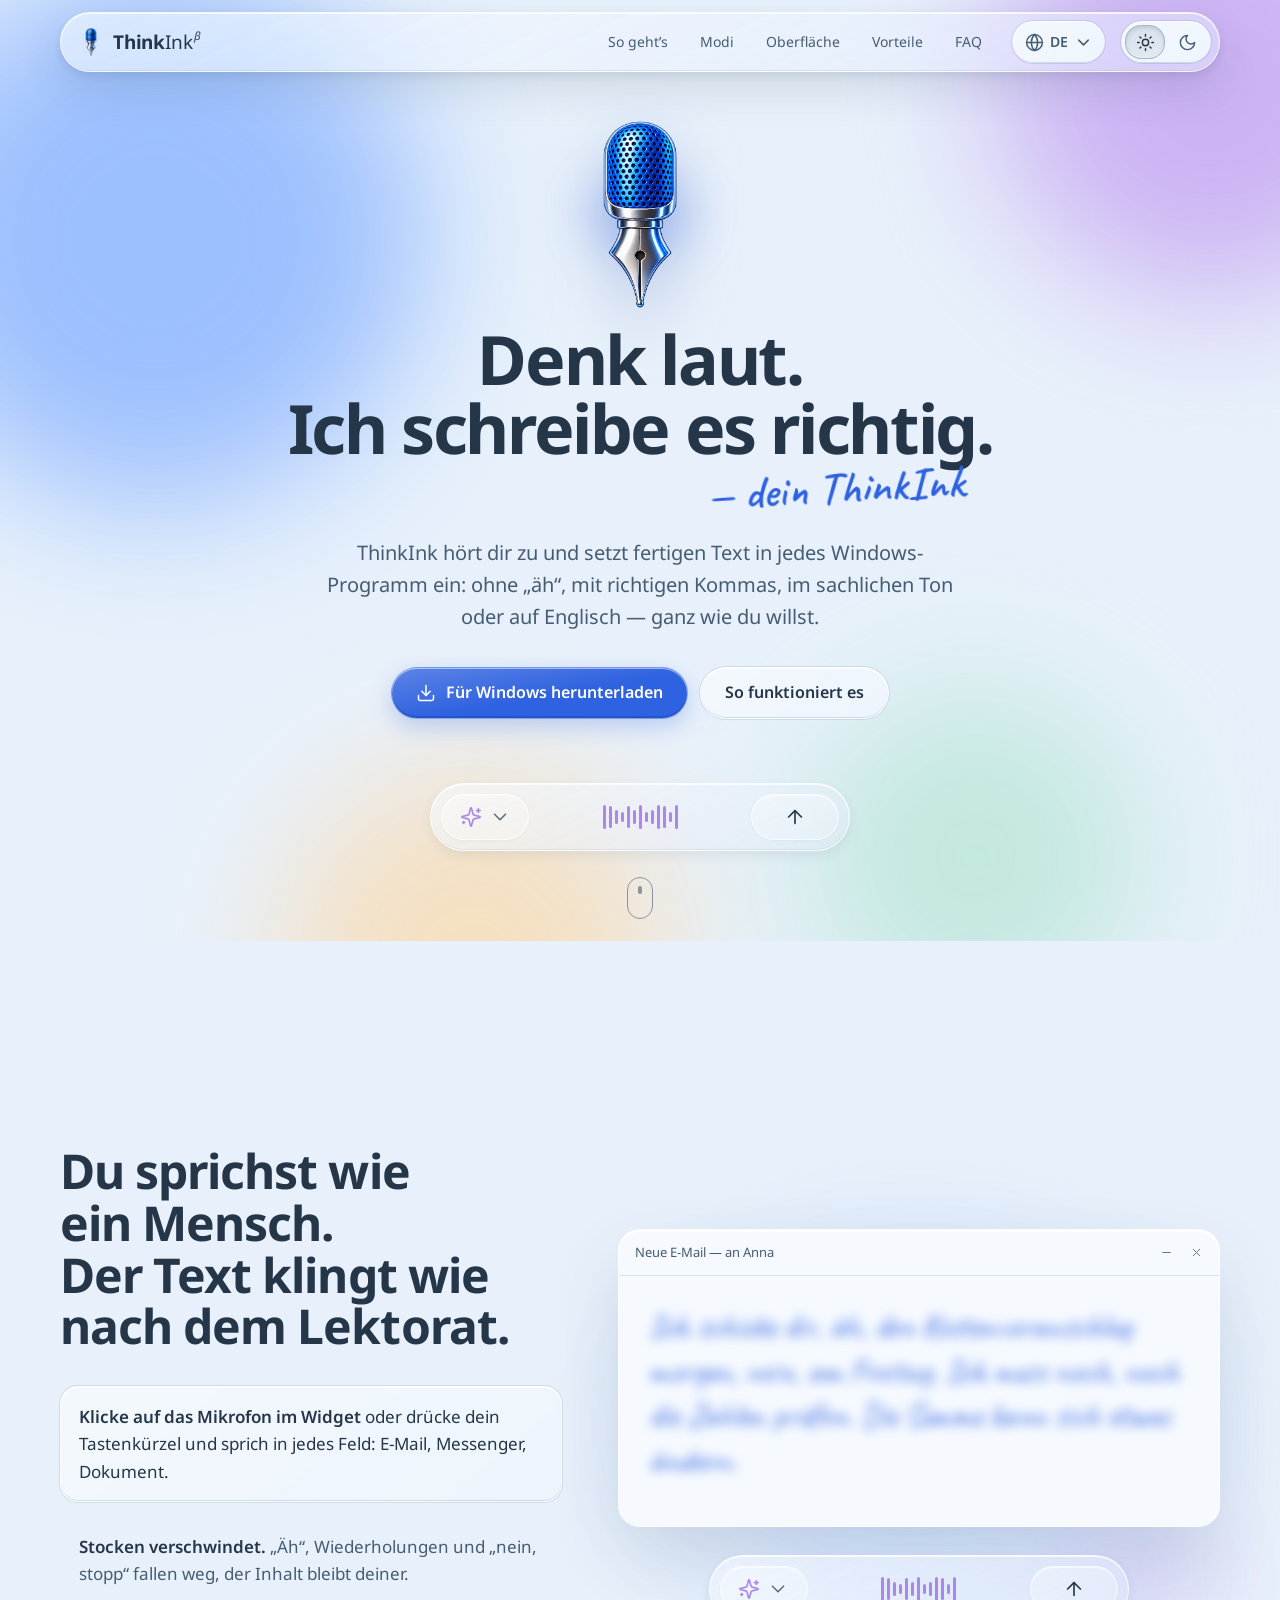
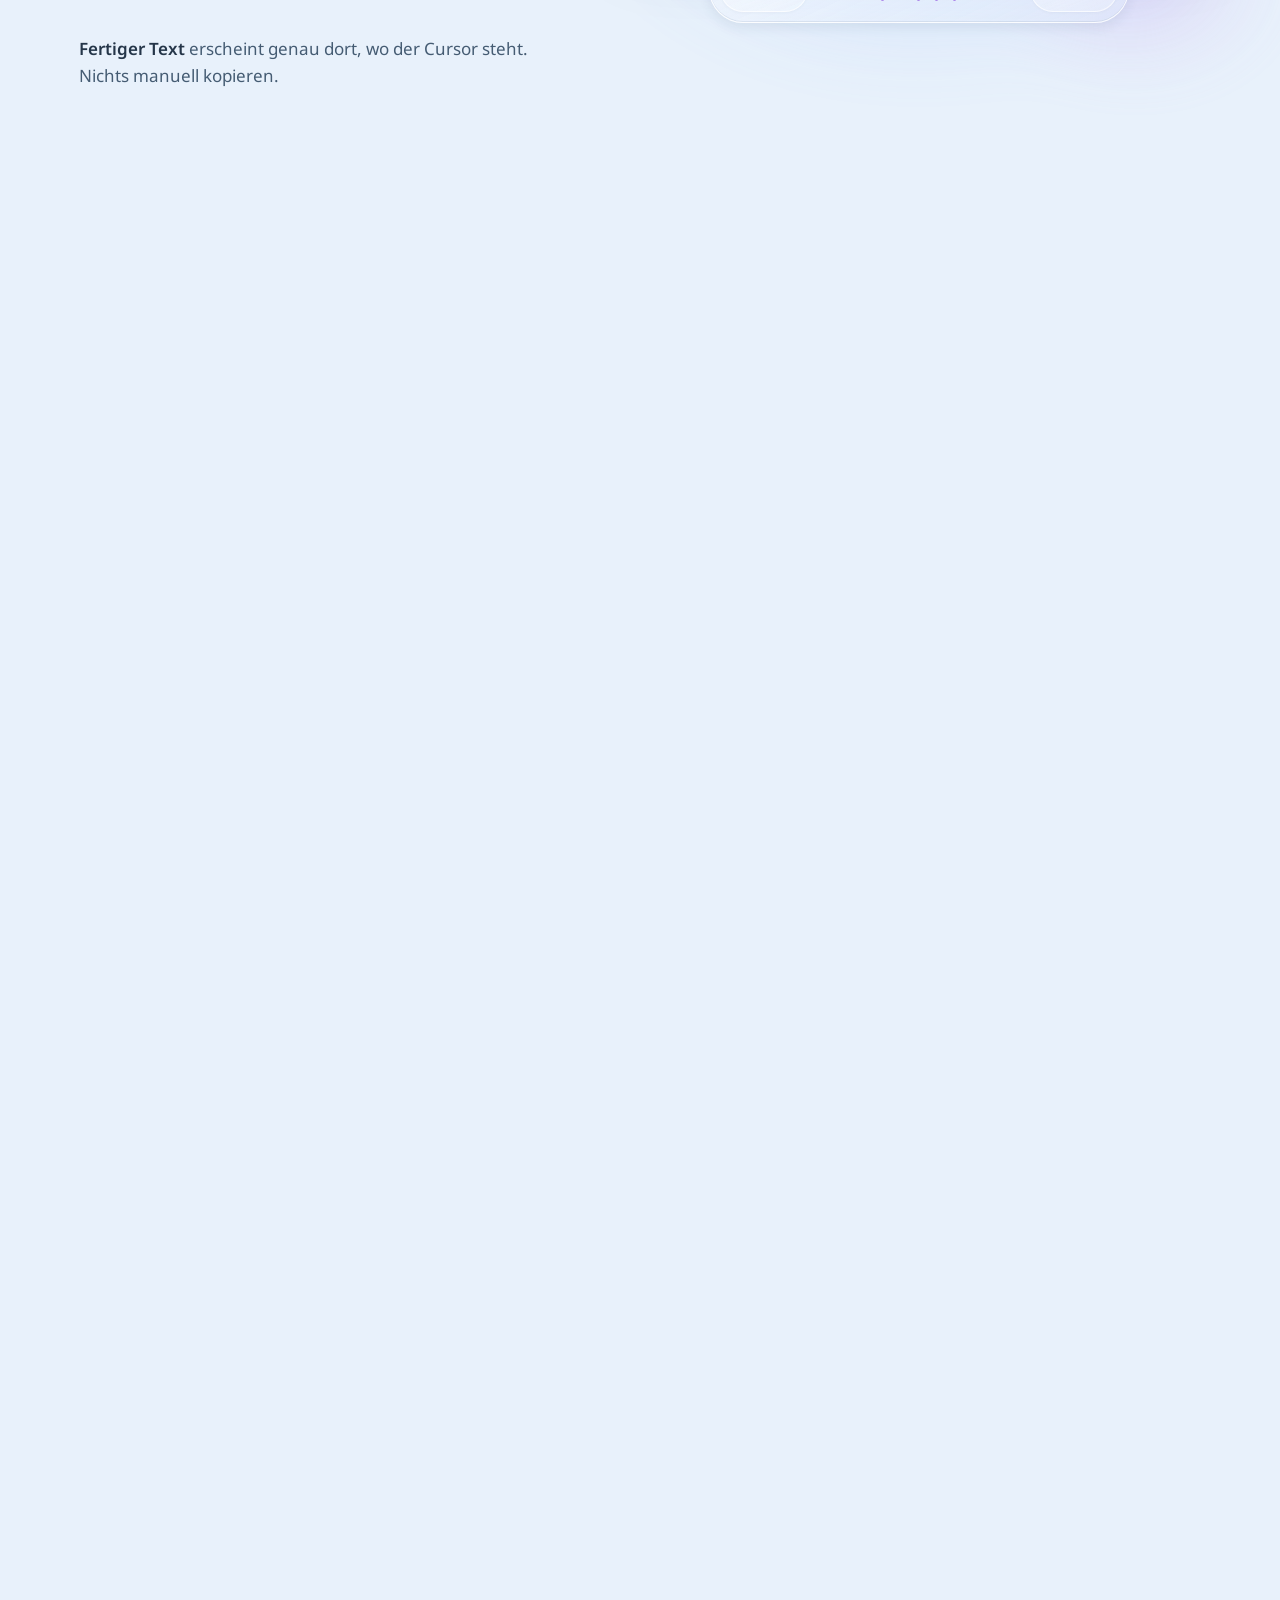
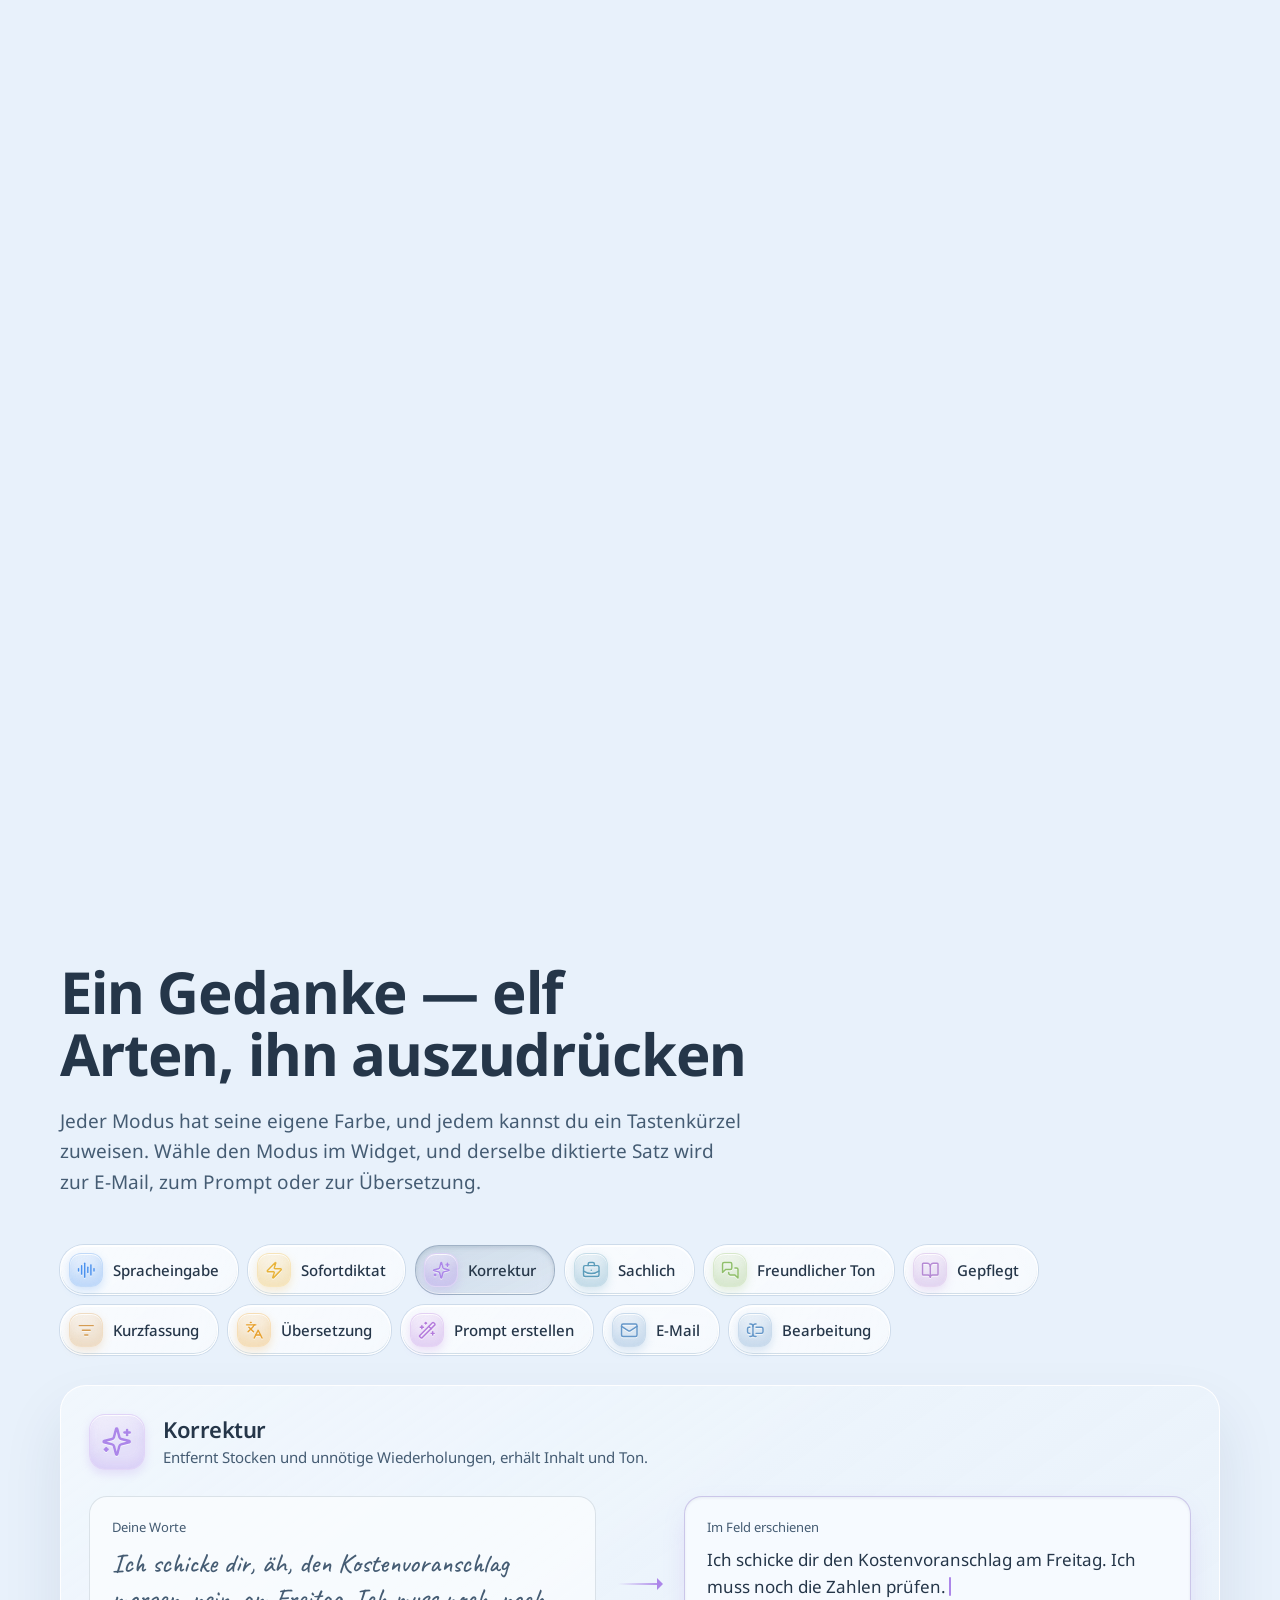
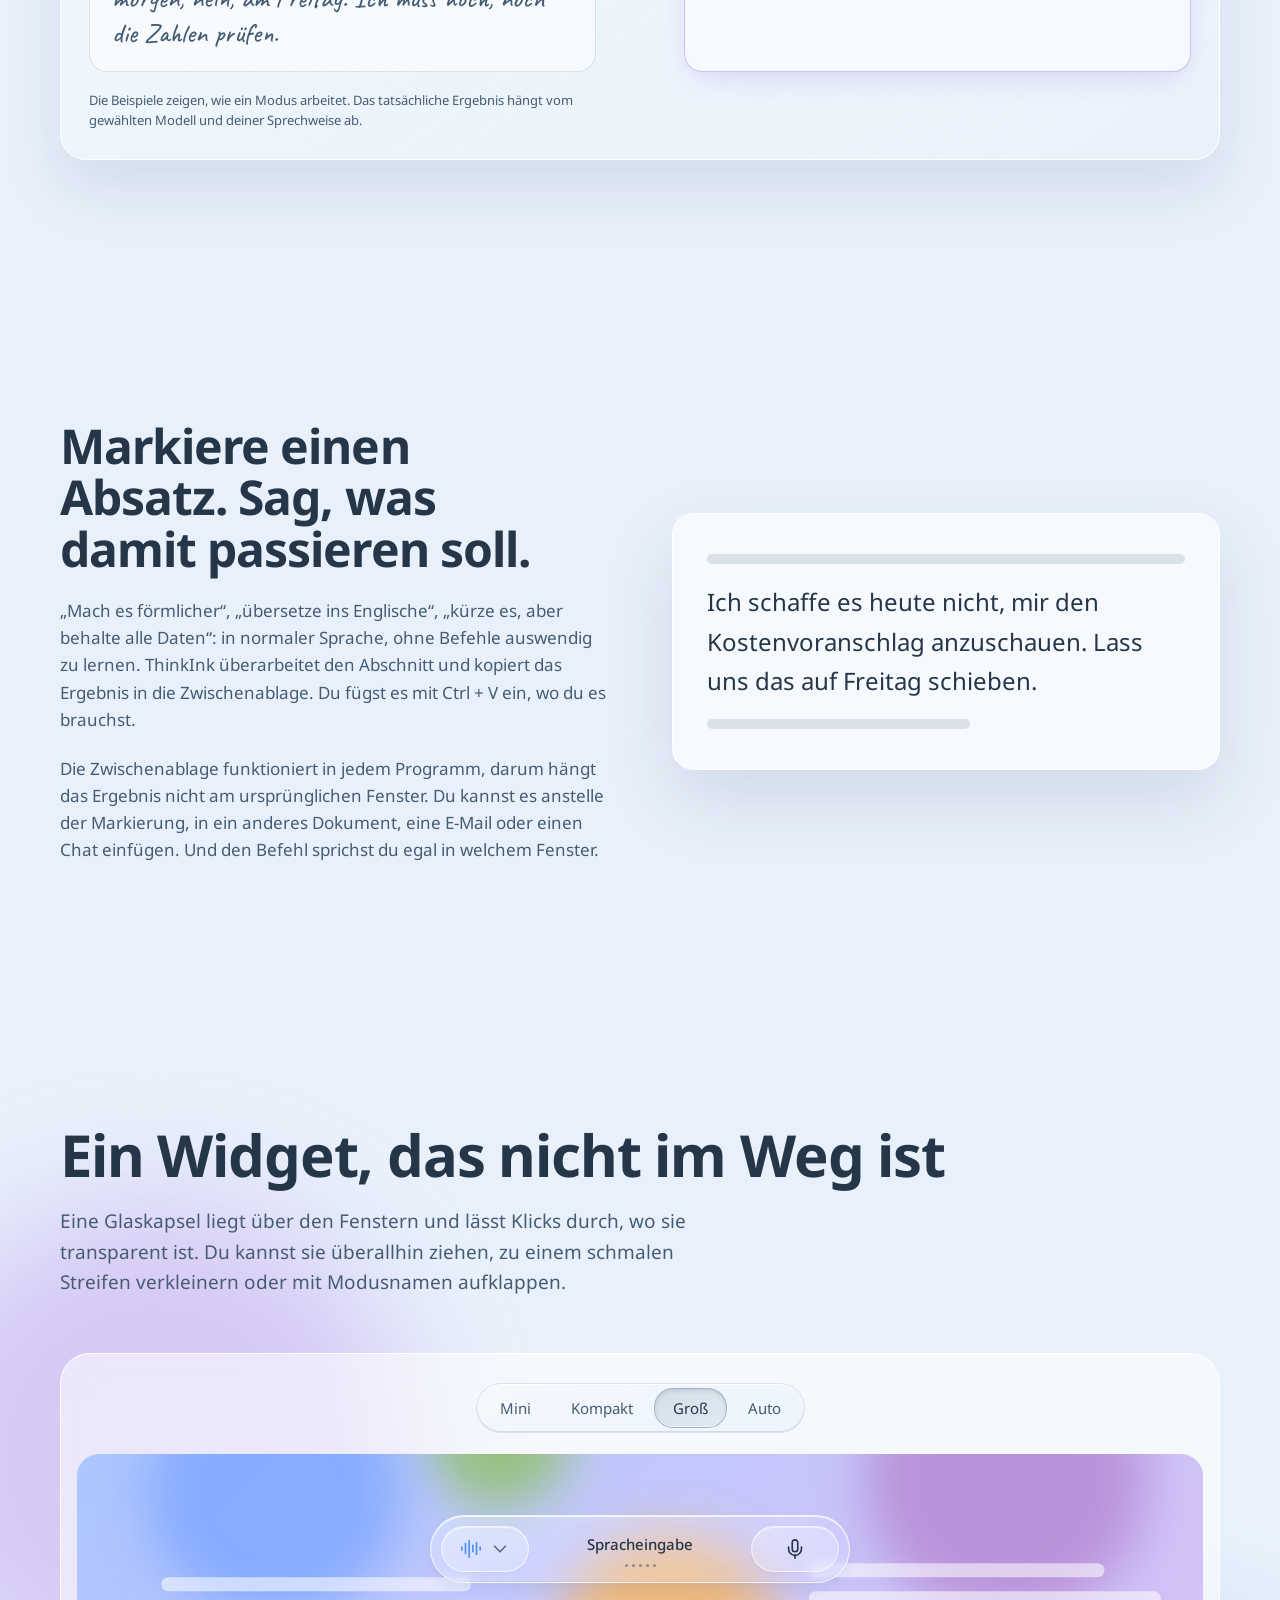
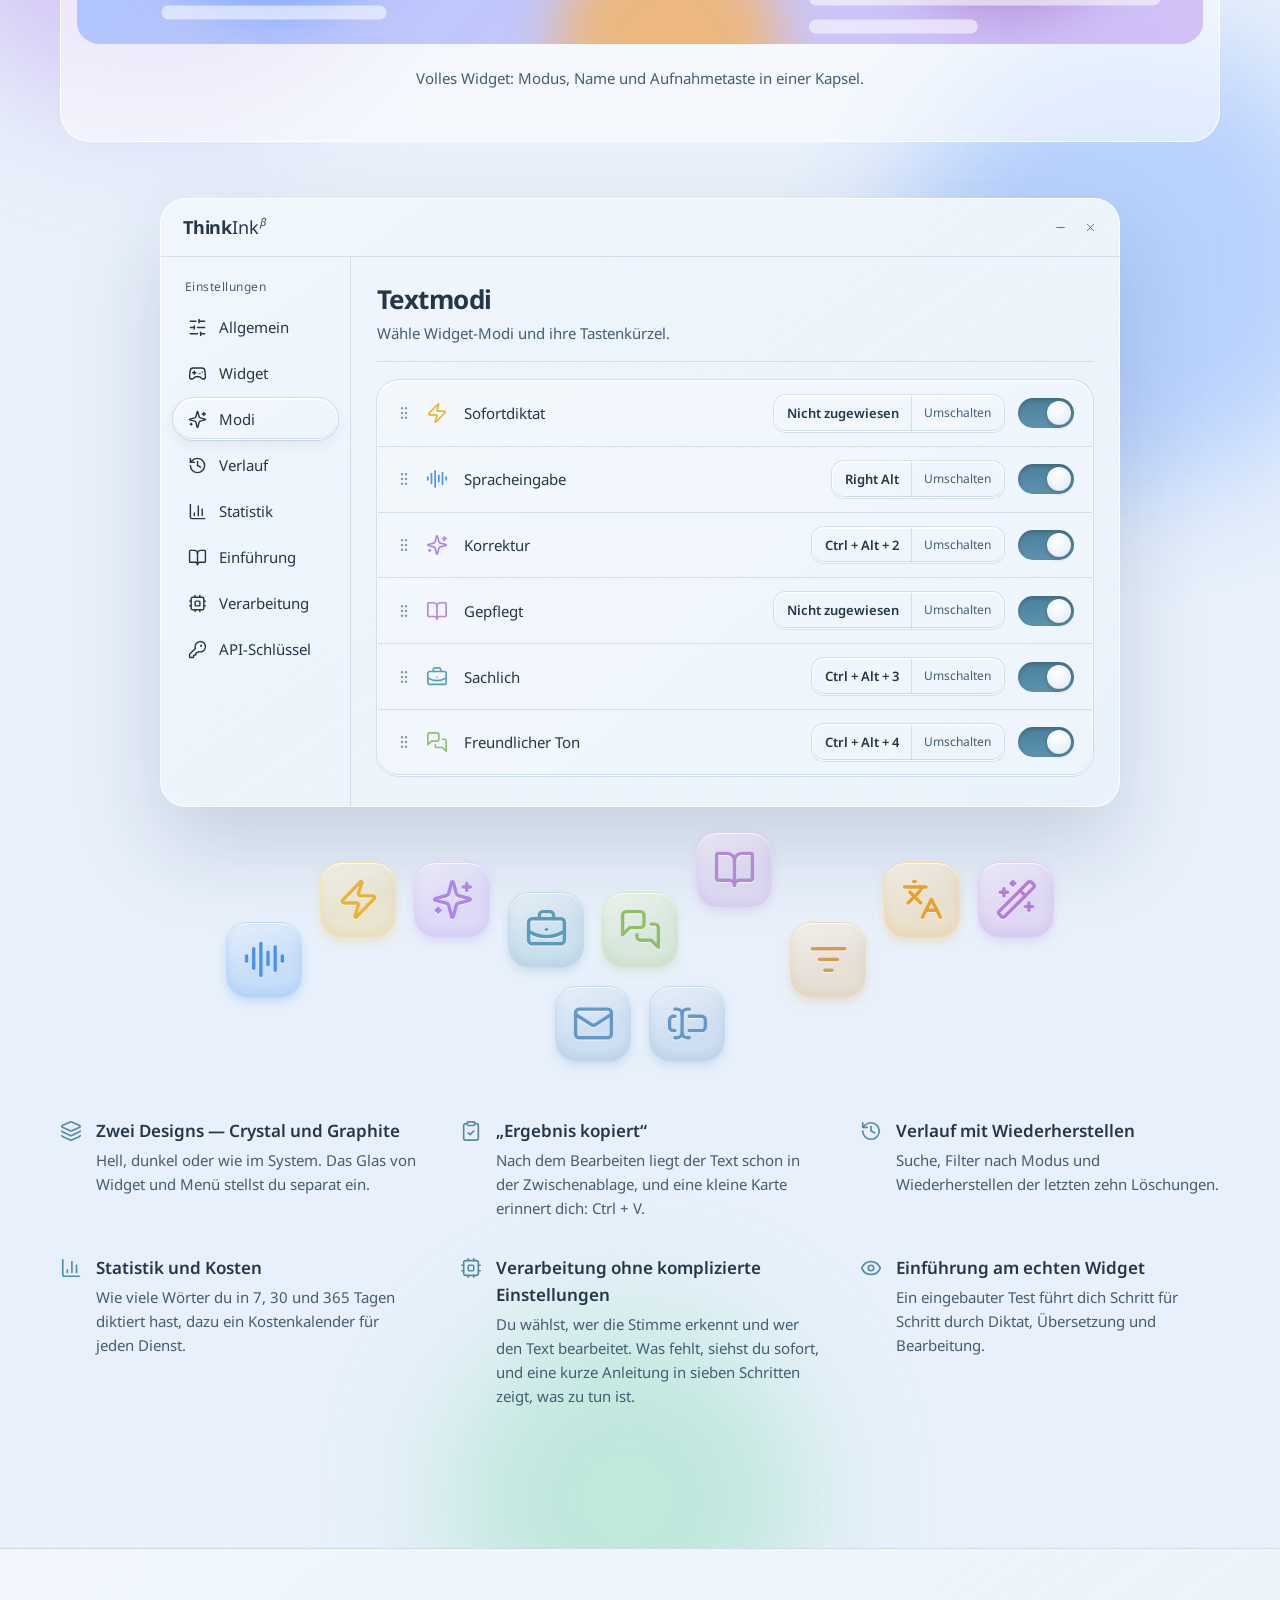
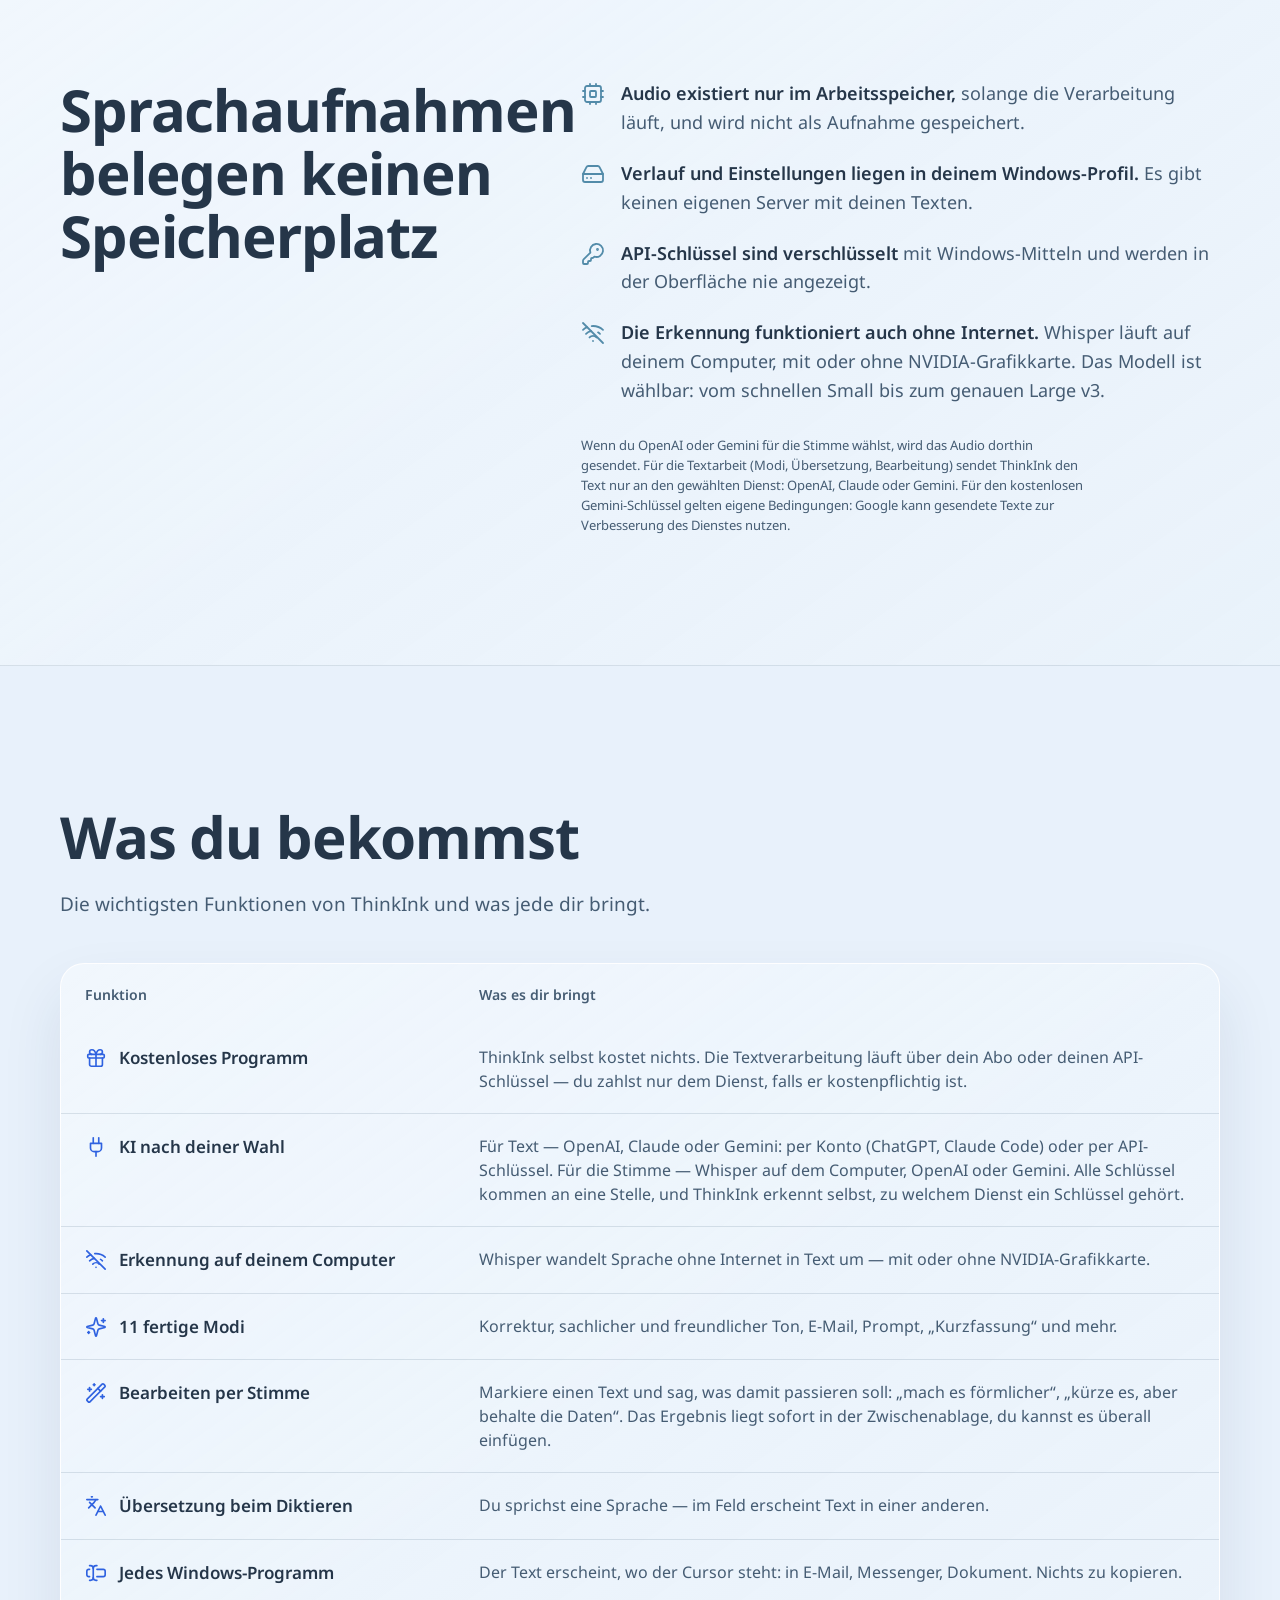
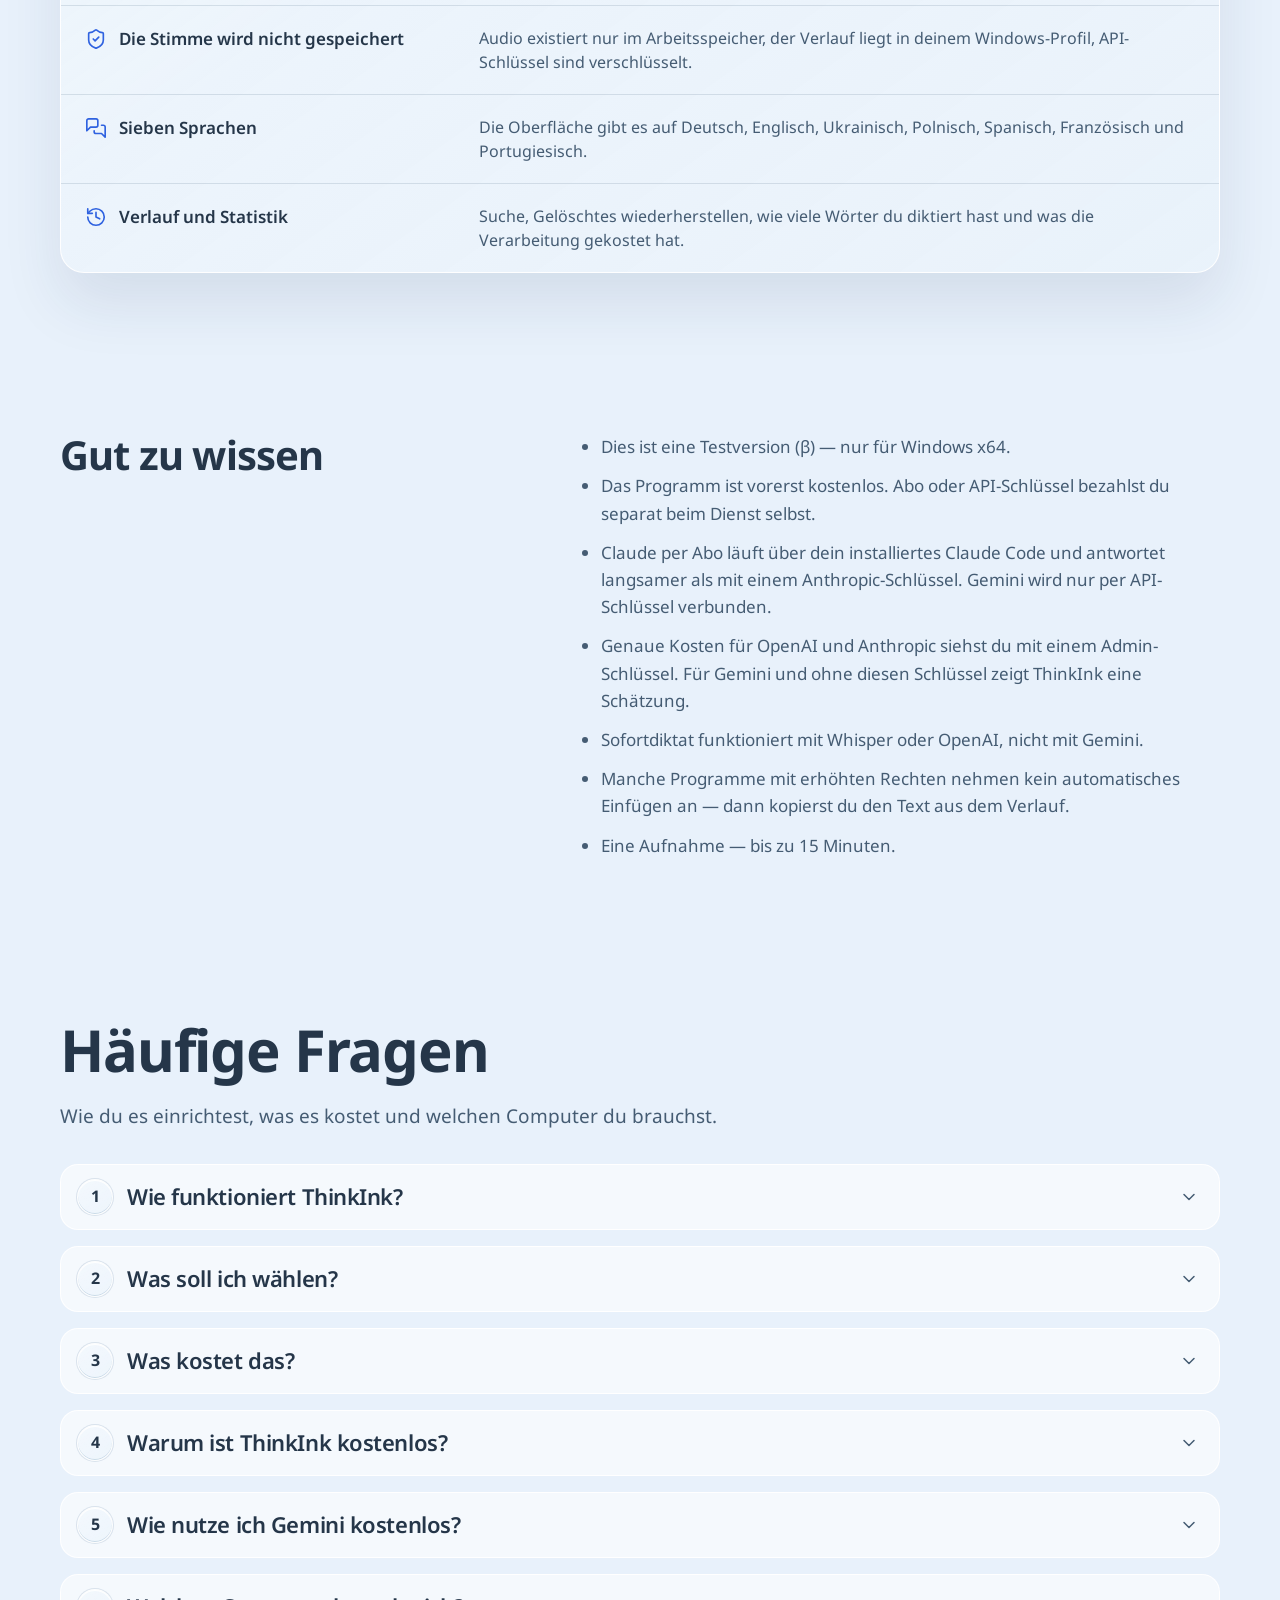
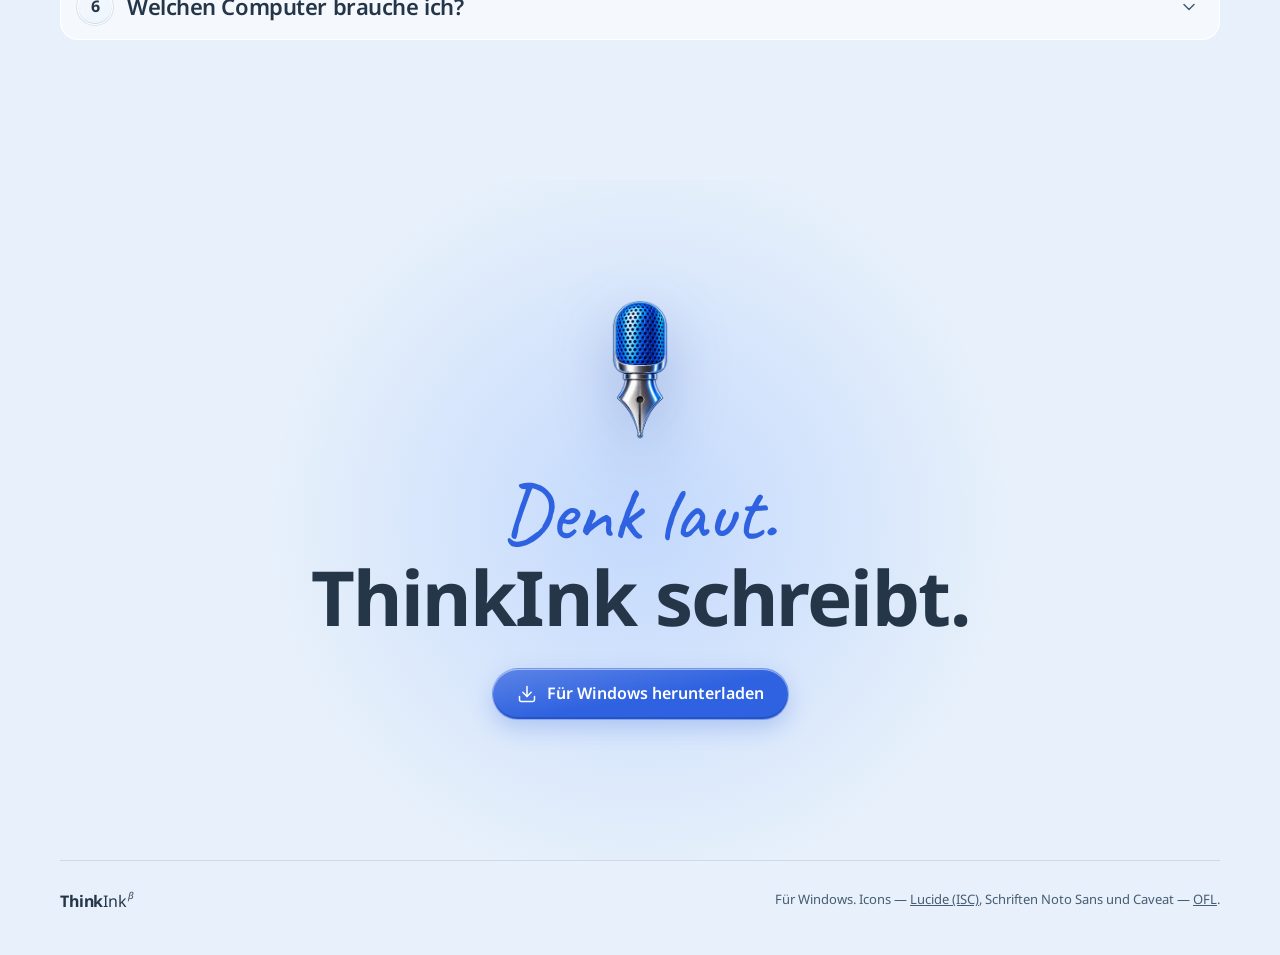
==== de/index.html @ e9a6f997 "Сайт: 8 мов, меню мов, лише світла й темна тема Co-Authored-By: Claude Opus 5.5 (1M context) <norepl" ====
<!doctype html>
<html lang="de" data-theme="light">
<head>
<meta charset="utf-8">
<meta name="viewport" content="width=device-width, initial-scale=1">
<title>ThinkInk — denk laut, ich schreibe es richtig</title>
<meta name="description" content="ThinkInk für Windows: Du denkst laut, und im Eingabefeld landet sauberer Text — korrigiert, sachlich, übersetzt oder als E-Mail formatiert.">
<meta name="color-scheme" content="light dark">
<link rel="icon" href="../assets/brand/thinkink-3d.png">
<link rel="stylesheet" href="../styles.css">
<!-- i18n:links — адреси мовних версій; оновлює build-langs.cjs -->
<link rel="canonical" href="https://thinkink.com.ua/de/">
<link rel="alternate" hreflang="uk" href="https://thinkink.com.ua/">
<link rel="alternate" hreflang="en" href="https://thinkink.com.ua/en/">
<link rel="alternate" hreflang="de" href="https://thinkink.com.ua/de/">
<link rel="alternate" hreflang="es" href="https://thinkink.com.ua/es/">
<link rel="alternate" hreflang="pl" href="https://thinkink.com.ua/pl/">
<link rel="alternate" hreflang="fr" href="https://thinkink.com.ua/fr/">
<link rel="alternate" hreflang="it" href="https://thinkink.com.ua/it/">
<link rel="alternate" hreflang="pt" href="https://thinkink.com.ua/pt/">
<link rel="alternate" hreflang="x-default" href="https://thinkink.com.ua/en/">
<!-- /i18n:links -->
<script>
  // Мова: на головній (українській) адресі — перехід на збережену мову або мову браузера.
  // Пошукових роботів не перенаправляємо, щоб вони бачили кожну мову за своєю адресою.
  try {
    if (document.documentElement.lang === 'uk' && /^\/(index\.html)?$/.test(location.pathname) && !/bot|crawl|spider|slurp|lighthouse/i.test(navigator.userAgent)) {
      const langs = ['en', 'uk', 'de', 'es', 'pl', 'fr', 'it', 'pt'];
      let pick = localStorage.getItem('ti-lang');
      if (!pick) {
        for (const l of navigator.languages || [navigator.language || '']) {
          const c = String(l).toLowerCase().slice(0, 2);
          if (langs.includes(c)) { pick = c; break; }
          if (c === 'ru' || c === 'be') { pick = 'uk'; break; }
        }
        if (!pick) pick = 'en';
      }
      if (pick && pick !== 'uk' && langs.includes(pick)) location.replace('/' + pick + '/' + location.hash);
    }
  } catch (e) {}
</script>
<script>
  // Тема застосовується до першого малювання, щоб не блимало. Лише світла або темна; за замовчуванням світла.
  try { if (localStorage.getItem('ti-theme') === 'dark') document.documentElement.dataset.theme = 'dark'; } catch (e) {}
</script>
</head>
<body>
<a class="skip" href="#main">Zum Inhalt springen</a>

<header class="top" id="top">
  <a class="brand" href="#hero" aria-label="ThinkInk, zum Anfang">
    <img src="../assets/brand/thinkink-3d.png" alt="" width="28" height="28">
    <span class="wordmark"><b>Think</b>Ink<sup>β</sup></span>
  </a>
  <nav class="nav" aria-label="Abschnitte">
    <a href="#scene">So geht’s</a>
    <a href="#modes">Modi</a>
    <a href="#interface">Oberfläche</a>
    <a href="#benefits">Vorteile</a>
    <a href="#faq">FAQ</a>
  </nav>
  <details class="lang" data-lang-menu>
    <summary aria-label="Sprache der Website"><svg data-icon="globe"></svg><span class="lang-code" data-lang-code>DE</span><svg class="lang-chev" data-icon="chevron-down"></svg></summary>
    <ul class="lang-list">
      <li><a href="/en/" hreflang="en" lang="en" data-lang="en">English</a></li>
      <li><a href="/" hreflang="uk" lang="uk" data-lang="uk">Українська</a></li>
      <li><a href="/de/" hreflang="de" lang="de" data-lang="de" aria-current="page">Deutsch</a></li>
      <li><a href="/es/" hreflang="es" lang="es" data-lang="es">Español</a></li>
      <li><a href="/pl/" hreflang="pl" lang="pl" data-lang="pl">Polski</a></li>
      <li><a href="/fr/" hreflang="fr" lang="fr" data-lang="fr">Français</a></li>
      <li><a href="/it/" hreflang="it" lang="it" data-lang="it">Italiano</a></li>
      <li><a href="/pt/" hreflang="pt" lang="pt-BR" data-lang="pt">Português</a></li>
    </ul>
  </details>
  <div class="theme" role="group" aria-label="Design der Website">
    <button type="button" data-set-theme="light" aria-label="Helles Design" aria-pressed="true"><svg data-icon="sun"></svg></button>
    <button type="button" data-set-theme="dark" aria-label="Dunkles Design" aria-pressed="false"><svg data-icon="moon"></svg></button>
  </div>
</header>

<main id="main">

<!-- ГОЛОВНИЙ ЕКРАН -->
<section class="hero" id="hero" aria-labelledby="hero-title">
  <div class="aurora" aria-hidden="true"><i></i><i></i><i></i><i></i></div>
  <div class="hero-inner">
    <div class="logo-stage" aria-hidden="true">
      <img class="logo3d" src="../assets/brand/thinkink-3d.png" alt="" width="1254" height="1254">
      <span class="logo-glow"></span>
    </div>
    <h1 id="hero-title" class="hero-title">
      <span class="spoken" aria-hidden="true">denk laut</span>
      <span class="typed">Denk laut.<br>Ich schreibe es&nbsp;richtig.</span>
    </h1>
    <p class="hero-sign">— dein ThinkInk</p>
    <p class="hero-lead">ThinkInk hört dir zu und setzt fertigen Text in jedes Windows-Programm ein: ohne „äh“, mit richtigen Kommas, im sachlichen Ton oder auf Englisch — ganz wie du willst.</p>
    <div class="hero-actions">
      <a class="btn btn-primary" href="https://github.com/AndriyGusak/ThinkInk/releases/latest" data-download data-goatcounter-click="zavantazhennia"><svg data-icon="download"></svg>Für Windows herunterladen</a>
      <a class="btn" href="#scene">So funktioniert es</a>
    </div>

    <div class="widget-demo" aria-hidden="true">
      <div class="widget" data-state="recording">
        <span class="w-btn w-mode"><svg data-icon="sparkles"></svg><svg class="chev" data-icon="chevron-down"></svg></span>
        <span class="w-center">
          <span class="w-name">Korrektur</span>
          <span class="w-wave"><i></i><i></i><i></i><i></i><i></i><i></i><i></i><i></i><i></i><i></i><i></i><i></i><i></i></span>
        </span>
        <span class="w-btn w-rec"><svg data-icon="arrow-up"></svg></span>
      </div>
    </div>
  </div>
  <a class="scroll-cue" href="#scene" aria-label="Weiter scrollen"><span></span></a>
</section>

<!-- СЦЕНА: ГОЛОС → ТЕКСТ (прив’язана до прокрутки) -->
<section class="scene" id="scene" aria-labelledby="scene-title">
  <div class="scene-sticky">
    <div class="scene-copy">
      <h2 id="scene-title">Du sprichst wie ein Mensch.<br>Der Text klingt wie nach dem Lektorat.</h2>
      <ol class="scene-steps">
        <li data-step="0"><b>Klicke auf das Mikrofon im Widget</b> oder drücke dein Tastenkürzel und sprich in jedes Feld: E-Mail, Messenger, Dokument.</li>
        <li data-step="1"><b>Stocken verschwindet.</b> „Äh“, Wiederholungen und „nein, stopp“ fallen weg, der Inhalt bleibt deiner.</li>
        <li data-step="2"><b>Fertiger Text</b> erscheint genau dort, wo der Cursor steht. Nichts manuell kopieren.</li>
      </ol>
    </div>

    <div class="scene-stage" aria-hidden="true">
      <div class="app-window">
        <div class="app-bar"><span>Neue E-Mail — an Anna</span><span class="win-ctl"><svg data-icon="minus"></svg><svg data-icon="x"></svg></span></div>
        <div class="app-field">
          <div class="speech" id="speech"></div>
          <div class="result" id="result">Ich schicke dir den Kostenvoranschlag am Freitag. Ich muss noch die Zahlen prüfen. Die Summe kann sich etwas ändern.<span class="caret"></span></div>
        </div>
      </div>
      <div class="widget scene-widget" data-state="recording">
        <span class="w-btn w-mode"><svg data-icon="sparkles"></svg><svg class="chev" data-icon="chevron-down"></svg></span>
        <span class="w-center">
          <span class="w-name">Korrektur</span>
          <span class="w-wave"><i></i><i></i><i></i><i></i><i></i><i></i><i></i><i></i><i></i><i></i><i></i><i></i><i></i></span>
        </span>
        <span class="w-btn w-rec"><svg data-icon="arrow-up"></svg></span>
      </div>
    </div>
    <p class="sr-only">Beispiel: diktiert „Ich schicke dir, äh, den Kostenvoranschlag morgen, nein, am Freitag. Ich muss noch, noch die Zahlen prüfen. Die Summe kann sich etwas ändern.“ Ergebnis: „Ich schicke dir den Kostenvoranschlag am Freitag. Ich muss noch die Zahlen prüfen. Die Summe kann sich etwas ändern.“</p>
  </div>
</section>

<!-- РЕЖИМИ -->
<section class="modes" id="modes" aria-labelledby="modes-title">
  <div class="wrap">
    <h2 id="modes-title">Ein Gedanke — elf Arten, ihn auszudrücken</h2>
    <p class="section-lead">Jeder Modus hat seine eigene Farbe, und jedem kannst du ein Tastenkürzel zuweisen. Wähle den Modus im Widget, und derselbe diktierte Satz wird zur E-Mail, zum Prompt oder zur Übersetzung.</p>

    <div class="mode-orbit" role="tablist" aria-label="ThinkInk-Modi" id="mode-list"></div>

    <div class="mode-panel" id="mode-panel" role="tabpanel" aria-live="polite">
      <div class="mp-head">
        <span class="mp-icon"><svg data-icon="sparkles" id="mp-icon"></svg></span>
        <div>
          <h3 id="mp-name">Korrektur</h3>
          <p id="mp-desc"></p>
        </div>
      </div>
      <div class="mp-body">
        <figure class="mp-col mp-said">
          <figcaption>Deine Worte</figcaption>
          <p id="mp-said" class="hand"></p>
        </figure>
        <span class="mp-arrow" aria-hidden="true"></span>
        <figure class="mp-col mp-got">
          <figcaption id="mp-got-label">Im Feld erschienen</figcaption>
          <p id="mp-got"></p>
        </figure>
      </div>
      <p class="fine">Die Beispiele zeigen, wie ein Modus arbeitet. Das tatsächliche Ergebnis hängt vom gewählten Modell und deiner Sprechweise ab.</p>
    </div>
  </div>
</section>

<!-- РЕДАГУВАННЯ ВИДІЛЕНОГО -->
<section class="edit" id="edit" aria-labelledby="edit-title">
  <div class="wrap edit-grid">
    <div class="edit-copy">
      <h2 id="edit-title">Markiere einen Absatz. Sag, was damit passieren soll.</h2>
      <p>„Mach es förmlicher“, „übersetze ins Englische“, „kürze es, aber behalte alle Daten“: in normaler Sprache, ohne Befehle auswendig zu lernen. ThinkInk überarbeitet den Abschnitt und kopiert das Ergebnis in die Zwischenablage. Du fügst es mit Ctrl&nbsp;+&nbsp;V ein, wo du es brauchst.</p>
      <p>Die Zwischenablage funktioniert in jedem Programm, darum hängt das Ergebnis nicht am ursprünglichen Fenster. Du kannst es anstelle der Markierung, in ein anderes Dokument, eine E-Mail oder einen Chat einfügen. Und den Befehl sprichst du egal in welchem Fenster.</p>
    </div>
    <div class="edit-stage" id="edit-stage" aria-hidden="true">
      <div class="doc">
        <p class="doc-line muted-line"></p>
        <p class="doc-text"><span class="sel" id="edit-before">Ich schaffe es heute nicht, mir den Kostenvoranschlag anzuschauen. Lass uns das auf Freitag schieben.</span><span class="sel-after" id="edit-after">Ich kann den Kostenvoranschlag heute leider nicht prüfen. Ich schlage vor, die Besprechung auf Freitag zu verschieben.</span></p>
        <p class="doc-line muted-line short"></p>
      </div>
      <div class="voice-bubble"><svg data-icon="mic"></svg><span class="hand">Mach es förmlicher</span></div>
      <div class="copied-toast"><svg data-icon="clipboard-check"></svg><span><b>Ergebnis kopiert</b>Mit Ctrl&nbsp;+&nbsp;V einfügen</span></div>
    </div>
  </div>
</section>

<!-- ІНТЕРФЕЙС -->
<section class="iface" id="interface" aria-labelledby="iface-title">
  <div class="glass-field" aria-hidden="true"><i></i><i></i><i></i></div>
  <div class="wrap">
    <h2 id="iface-title">Ein Widget, das nicht im Weg ist</h2>
    <p class="section-lead">Eine Glaskapsel liegt über den Fenstern und lässt Klicks durch, wo sie transparent ist. Du kannst sie überallhin ziehen, zu einem schmalen Streifen verkleinern oder mit Modusnamen aufklappen.</p>

    <div class="sizes" role="group" aria-label="Widget im Ruhezustand">
      <div class="size-switch">
        <button type="button" data-size="mini" aria-pressed="false">Mini</button>
        <button type="button" data-size="compact" aria-pressed="false">Kompakt</button>
        <button type="button" data-size="large" aria-pressed="true">Groß</button>
        <button type="button" data-size="auto" aria-pressed="false">Auto</button>
      </div>
      <div class="size-stage" aria-hidden="true">
        <div class="widget live-widget" data-size="large" data-state="idle" style="--w-accent:#4a91ee">
          <span class="w-btn w-mode"><svg data-icon="audio-lines"></svg><svg class="chev" data-icon="chevron-down"></svg></span>
          <span class="w-center"><span class="w-name">Spracheingabe</span><span class="w-grip"><i></i><i></i><i></i><i></i><i></i></span></span>
          <span class="w-btn w-rec"><svg data-icon="mic"></svg></span>
        </div>
      </div>
      <p class="size-note" id="size-note" aria-live="polite">Volles Widget: Modus, Name und Aufnahmetaste in einer Kapsel.</p>
    </div>

    <div class="app-shot" aria-hidden="true">
      <div class="as-title"><span class="wordmark"><b>Think</b>Ink<sup>β</sup></span><span class="win-ctl"><svg data-icon="minus"></svg><svg data-icon="x"></svg></span></div>
      <div class="as-body">
        <nav class="as-nav">
          <small>Einstellungen</small>
          <span><svg data-icon="sliders-horizontal"></svg>Allgemein</span>
          <span><svg data-icon="gamepad-2"></svg>Widget</span>
          <span class="on"><svg data-icon="sparkles"></svg>Modi</span>
          <span><svg data-icon="history"></svg>Verlauf</span>
          <span><svg data-icon="chart-column"></svg>Statistik</span>
          <span><svg data-icon="book-open"></svg>Einführung</span>
          <span><svg data-icon="cpu"></svg>Verarbeitung</span>
          <span><svg data-icon="key-round"></svg>API-Schlüssel</span>
        </nav>
        <div class="as-main">
          <h3>Textmodi</h3>
          <p>Wähle Widget-Modi und ihre Tastenkürzel.</p>
          <div class="as-list" id="as-list"></div>
        </div>
      </div>
    </div>

    <div class="icon-glass" id="icon-glass" aria-hidden="true"></div>

    <ul class="details">
      <li><svg data-icon="layers"></svg><div><b>Zwei Designs — Crystal und Graphite</b>Hell, dunkel oder wie im System. Das Glas von Widget und Menü stellst du separat ein.</div></li>
      <li><svg data-icon="clipboard-check"></svg><div><b>„Ergebnis kopiert“</b>Nach dem Bearbeiten liegt der Text schon in der Zwischenablage, und eine kleine Karte erinnert dich: Ctrl&nbsp;+&nbsp;V.</div></li>
      <li><svg data-icon="history"></svg><div><b>Verlauf mit Wiederherstellen</b>Suche, Filter nach Modus und Wiederherstellen der letzten zehn Löschungen.</div></li>
      <li><svg data-icon="chart-column"></svg><div><b>Statistik und Kosten</b>Wie viele Wörter du in 7, 30 und 365 Tagen diktiert hast, dazu ein Kostenkalender für jeden Dienst.</div></li>
      <li><svg data-icon="cpu"></svg><div><b>Verarbeitung ohne komplizierte Einstellungen</b>Du wählst, wer die Stimme erkennt und wer den Text bearbeitet. Was fehlt, siehst du sofort, und eine kurze Anleitung in sieben Schritten zeigt, was zu tun ist.</div></li>
      <li><svg data-icon="eye"></svg><div><b>Einführung am echten Widget</b>Ein eingebauter Test führt dich Schritt für Schritt durch Diktat, Übersetzung und Bearbeitung.</div></li>
    </ul>
  </div>
</section>

<!-- ПРИВАТНІСТЬ -->
<section class="privacy" id="privacy" aria-labelledby="privacy-title">
  <div class="wrap privacy-grid">
    <h2 id="privacy-title">Sprachaufnahmen belegen keinen Speicherplatz</h2>
    <div class="facts">
      <p><svg data-icon="cpu"></svg><span><b>Audio existiert nur im Arbeitsspeicher,</b> solange die Verarbeitung läuft, und wird nicht als Aufnahme gespeichert.</span></p>
      <p><svg data-icon="hard-drive"></svg><span><b>Verlauf und Einstellungen liegen in deinem Windows-Profil.</b> Es gibt keinen eigenen Server mit deinen Texten.</span></p>
      <p><svg data-icon="key-round"></svg><span><b>API-Schlüssel sind verschlüsselt</b> mit Windows-Mitteln und werden in der Oberfläche nie angezeigt.</span></p>
      <p><svg data-icon="wifi-off"></svg><span><b>Die Erkennung funktioniert auch ohne Internet.</b> Whisper läuft auf deinem Computer, mit oder ohne NVIDIA-Grafikkarte. Das Modell ist wählbar: vom schnellen Small bis zum genauen Large&nbsp;v3.</span></p>
    </div>
    <p class="fine">Wenn du OpenAI oder Gemini für die Stimme wählst, wird das Audio dorthin gesendet. Für die Textarbeit (Modi, Übersetzung, Bearbeitung) sendet ThinkInk den Text nur an den gewählten Dienst: OpenAI, Claude oder Gemini. Für den kostenlosen Gemini-Schlüssel gelten eigene Bedingungen: Google kann gesendete Texte zur Verbesserung des Dienstes nutzen.</p>
  </div>
</section>

<!-- ПЕРЕВАГИ -->
<section class="benefits" id="benefits" aria-labelledby="benefits-title">
  <div class="wrap">
    <h2 id="benefits-title">Was du bekommst</h2>
    <p class="section-lead">Die wichtigsten Funktionen von ThinkInk und was jede dir bringt.</p>
    <div class="table-scroll benefits-table">
      <table>
        <thead><tr><th scope="col">Funktion</th><th scope="col">Was es dir bringt</th></tr></thead>
        <tbody>
          <tr><th scope="row"><svg data-icon="gift"></svg>Kostenloses Programm</th><td>ThinkInk selbst kostet nichts. Die Textverarbeitung läuft über dein Abo oder deinen API-Schlüssel — du zahlst nur dem Dienst, falls er kostenpflichtig ist.</td></tr>
          <tr><th scope="row"><svg data-icon="plug"></svg>KI nach deiner Wahl</th><td>Für Text — OpenAI, Claude oder Gemini: per Konto (ChatGPT, Claude Code) oder per API-Schlüssel. Für die Stimme — Whisper auf dem Computer, OpenAI oder Gemini. Alle Schlüssel kommen an eine Stelle, und ThinkInk erkennt selbst, zu welchem Dienst ein Schlüssel gehört.</td></tr>
          <tr><th scope="row"><svg data-icon="wifi-off"></svg>Erkennung auf deinem Computer</th><td>Whisper wandelt Sprache ohne Internet in Text um — mit oder ohne NVIDIA-Grafikkarte.</td></tr>
          <tr><th scope="row"><svg data-icon="sparkles"></svg>11 fertige Modi</th><td>Korrektur, sachlicher und freundlicher Ton, E-Mail, Prompt, „Kurzfassung“ und mehr.</td></tr>
          <tr><th scope="row"><svg data-icon="wand-sparkles"></svg>Bearbeiten per Stimme</th><td>Markiere einen Text und sag, was damit passieren soll: „mach es förmlicher“, „kürze es, aber behalte die Daten“. Das Ergebnis liegt sofort in der Zwischenablage, du kannst es überall einfügen.</td></tr>
          <tr><th scope="row"><svg data-icon="languages"></svg>Übersetzung beim Diktieren</th><td>Du sprichst eine Sprache — im Feld erscheint Text in einer anderen.</td></tr>
          <tr><th scope="row"><svg data-icon="text-cursor-input"></svg>Jedes Windows-Programm</th><td>Der Text erscheint, wo der Cursor steht: in E-Mail, Messenger, Dokument. Nichts zu kopieren.</td></tr>
          <tr><th scope="row"><svg data-icon="shield-check"></svg>Die Stimme wird nicht gespeichert</th><td>Audio existiert nur im Arbeitsspeicher, der Verlauf liegt in deinem Windows-Profil, API-Schlüssel sind verschlüsselt.</td></tr>
          <tr><th scope="row"><svg data-icon="messages-square"></svg>Sieben Sprachen</th><td>Die Oberfläche gibt es auf Deutsch, Englisch, Ukrainisch, Polnisch, Spanisch, Französisch und Portugiesisch.</td></tr>
          <tr><th scope="row"><svg data-icon="history"></svg>Verlauf und Statistik</th><td>Suche, Gelöschtes wiederherstellen, wie viele Wörter du diktiert hast und was die Verarbeitung gekostet hat.</td></tr>
        </tbody>
      </table>
    </div>
  </div>
</section>

<!-- ЧЕСНО ПРО МЕЖІ -->
<section class="limits" id="limits" aria-labelledby="limits-title">
  <div class="wrap limits-grid">
    <h2 id="limits-title">Gut zu wissen</h2>
    <ul>
      <li>Dies ist eine Testversion (β) — nur für Windows x64.</li>
      <li>Das Programm ist vorerst kostenlos. Abo oder API-Schlüssel bezahlst du separat beim Dienst selbst.</li>
      <li>Claude per Abo läuft über dein installiertes Claude Code und antwortet langsamer als mit einem Anthropic-Schlüssel. Gemini wird nur per API-Schlüssel verbunden.</li>
      <li>Genaue Kosten für OpenAI und Anthropic siehst du mit einem Admin-Schlüssel. Für Gemini und ohne diesen Schlüssel zeigt ThinkInk eine Schätzung.</li>
      <li>Sofortdiktat funktioniert mit Whisper oder OpenAI, nicht mit Gemini.</li>
      <li>Manche Programme mit erhöhten Rechten nehmen kein automatisches Einfügen an — dann kopierst du den Text aus dem Verlauf.</li>
      <li>Eine Aufnahme — bis zu 15&nbsp;Minuten.</li>
    </ul>
  </div>
</section>

<!-- ЧАСТІ ПИТАННЯ -->
<section class="faq" id="faq" aria-labelledby="faq-title">
  <div class="wrap">
    <h2 id="faq-title">Häufige Fragen</h2>
    <p class="section-lead">Wie du es einrichtest, was es kostet und welchen Computer du brauchst.</p>

    <!-- 1 -->
    <details class="faq-q" id="faq-q0">
      <summary><h3><span class="faq-num">1</span>Wie funktioniert ThinkInk?</h3><svg class="faq-chev" data-icon="chevron-down"></svg></summary>
      <div class="faq-body">
      <p class="faq-q-lead">In zwei Schritten. Für jeden Schritt wählst du einen Dienst.</p>
      <div class="flow" aria-label="Stimme, dann Transkript, dann fertiger Text">
        <div class="flow-step"><span class="gi" style="--c:#4a91ee"><svg data-icon="mic"></svg></span><span class="flow-text"><small>Schritt 1</small><b>Stimme → Transkript</b><span>Schreibt das Gesagte Wort für Wort auf</span></span></div>
        <svg class="flow-arrow" data-icon="arrow-right"></svg>
        <div class="flow-step"><span class="gi" style="--c:#90bf6b"><svg data-icon="sparkles"></svg></span><span class="flow-text"><small>Schritt 2</small><b>Transkript → fertiger Text</b><span>Entfernt Wiederholungen, Stocken, Füllwörter und Ähnliches</span></span></div>
      </div>

      <h4 class="faq-sub">Womit du jeden Schritt verbinden kannst</h4>
      <div class="faq-cards cols-3">
        <div class="faq-card">
          <div class="fc-head"><span class="gi" style="--c:#90bf6b"><svg data-icon="audio-lines"></svg></span><b>Whisper</b></div>
          <p>Kostenlose Spracherkennung direkt auf deinem Computer, ohne Internet. ThinkInk lädt sie selbst herunter.</p>
          <ul class="fits">
            <li class="yes"><svg data-icon="check"></svg>Stimme → Transkript</li>
            <li class="no"><svg data-icon="x"></svg>Transkript → fertiger Text</li>
          </ul>
        </div>
        <div class="faq-card">
          <div class="fc-head"><span class="gi" style="--c:#4a91ee"><svg data-icon="key-round"></svg></span><b>API-Schlüssel</b></div>
          <p>Wie ein Passwort für einen KI-Dienst: OpenAI, Anthropic (Claude) oder Gemini. Du erstellst ihn in wenigen Minuten auf der Website des Dienstes. Unten so markiert: <span class="kb"><svg data-icon="key-round"></svg>API</span></p>
          <ul class="fits">
            <li class="yes"><svg data-icon="check"></svg>Stimme → Transkript <em>(OpenAI, Gemini)</em></li>
            <li class="yes"><svg data-icon="check"></svg>Transkript → fertiger Text</li>
          </ul>
        </div>
        <div class="faq-card">
          <div class="fc-head"><span class="gi" style="--c:#ac86e9"><svg data-icon="user-round-check"></svg></span><b>Abo</b></div>
          <p>Dein bezahltes ChatGPT- oder Claude-Konto. Du meldest dich einfach an, ohne Schlüssel. Unten so markiert: <span class="kb"><svg data-icon="user-round-check"></svg>Konto</span></p>
          <ul class="fits">
            <li class="no"><svg data-icon="x"></svg>Stimme → Transkript</li>
            <li class="yes"><svg data-icon="check"></svg>Transkript → fertiger Text</li>
          </ul>
        </div>
      </div>
    </div></details>

    <!-- 1 -->
    <details class="faq-q" id="faq-q1">
      <summary><h3><span class="faq-num">2</span>Was soll ich wählen?</h3><svg class="faq-chev" data-icon="chevron-down"></svg></summary>
      <div class="faq-body">

      <div class="faq-card faq-pick">
        <div class="fc-head"><span class="gi" style="--c:#4a91ee"><svg data-icon="badge-check"></svg></span><b>Empfehlung<small>Genau, schnell und günstig</small></b></div>
        <div class="route">
          <div class="route-step"><small><svg data-icon="mic"></svg>Stimme → Transkript</small><span class="opts"><span class="opt">Whisper <em>mit NVIDIA-Grafikkarte</em></span><span class="or">oder</span><span class="opt">OpenAI <span class="kb" title="mit API-Schlüssel" aria-label="mit API-Schlüssel"><svg data-icon="key-round"></svg>API</span></span></span></div>
          <svg class="route-arrow" data-icon="arrow-right"></svg>
          <div class="route-step"><small><svg data-icon="sparkles"></svg>Transkript → fertiger Text</small><span class="opts"><span class="opt">OpenAI GPT-6.1 Terra <span class="kb" title="mit API-Schlüssel" aria-label="mit API-Schlüssel"><svg data-icon="key-round"></svg>API</span></span><span class="or">oder</span><span class="opt">Claude Sonnet&nbsp;5.5 <span class="kb" title="mit API-Schlüssel" aria-label="mit API-Schlüssel"><svg data-icon="key-round"></svg>API</span></span></span></div>
        </div>
        <p class="fc-note">Warum: In den Tests hat GPT-6.1 Terra alle Modi genau umgesetzt und nie eine Frage beantwortet, statt sie aufzuschreiben. Claude Sonnet&nbsp;5.5 hat ebenfalls gut abgeschnitten. Die Verarbeitung kostet ≈&nbsp;0,002–0,004&nbsp;$ pro Satz.</p>
      </div>

      <div class="faq-cards cols-4">
        <div class="faq-card">
          <div class="fc-head"><span class="gi" style="--c:#ac86e9"><svg data-icon="target"></svg></span><b>Am genauesten</b></div>
          <dl class="mini-route">
            <div><dt><svg data-icon="mic"></svg>Stimme → Transkript</dt><dd><span class="opts"><span class="opt">Whisper Large&nbsp;v3</span><span class="or">oder</span><span class="opt">OpenAI <span class="kb" title="mit API-Schlüssel" aria-label="mit API-Schlüssel"><svg data-icon="key-round"></svg>API</span></span></span></dd></div>
            <div><dt><svg data-icon="sparkles"></svg>Transkript → Text</dt><dd><span class="opts"><span class="opt">Claude Opus&nbsp;5.5 <span class="kb" title="mit API-Schlüssel" aria-label="mit API-Schlüssel"><svg data-icon="key-round"></svg>API</span></span><span class="or">oder</span><span class="opt">OpenAI GPT-6.1 Sol <span class="kb" title="mit API-Schlüssel" aria-label="mit API-Schlüssel"><svg data-icon="key-round"></svg>API</span></span></span></dd></div>
          </dl>
          <p class="fc-price">≈ 0,004–0,007&nbsp;$ <small>pro Satz</small></p>
          <p class="fc-note">≈ 150–300 Sätze pro 1&nbsp;$. Auch jedes andere starke Modell mit Schlüssel funktioniert gut.</p>
        </div>
        <div class="faq-card">
          <div class="fc-head"><span class="gi" style="--c:#e8a12f"><svg data-icon="gauge"></svg></span><b>Am schnellsten</b></div>
          <dl class="mini-route">
            <div><dt><svg data-icon="mic"></svg>Stimme → Transkript</dt><dd><span class="opts"><span class="opt">Whisper <em>mit NVIDIA</em></span><span class="or">oder</span><span class="opt">OpenAI <span class="kb" title="mit API-Schlüssel" aria-label="mit API-Schlüssel"><svg data-icon="key-round"></svg>API</span></span></span></dd></div>
            <div><dt><svg data-icon="sparkles"></svg>Transkript → Text</dt><dd><span class="opts"><span class="opt">Jedes Modell <span class="kb" title="mit API-Schlüssel" aria-label="mit API-Schlüssel"><svg data-icon="key-round"></svg>API</span></span></span></dd></div>
          </dl>
          <div class="speed" aria-label="Wie lange du nach der Aufnahme auf den Text wartest">
            <div class="speed-row"><span>Mit Schlüssel</span><i style="--w:12%"></i><b>≈ 1&nbsp;s</b></div>
            <div class="speed-row"><span>ChatGPT-Abo</span><i style="--w:100%"></i><b>5–10&nbsp;s</b></div>
          </div>
        </div>
        <div class="faq-card">
          <div class="fc-head"><span class="gi" style="--c:#5b9cba"><svg data-icon="wallet"></svg></span><b>Am günstigsten</b></div>
          <dl class="mini-route">
            <div><dt><svg data-icon="mic"></svg>Stimme → Transkript</dt><dd><span class="opts"><span class="opt">Whisper <em>auf dem Computer</em></span></span></dd></div>
            <div><dt><svg data-icon="sparkles"></svg>Transkript → Text</dt><dd><span class="opts"><span class="opt">OpenAI GPT-6 Luna <span class="kb" title="mit API-Schlüssel" aria-label="mit API-Schlüssel"><svg data-icon="key-round"></svg>API</span></span></span></dd></div>
          </dl>
          <p class="fc-price">≈ 0,0002&nbsp;$ <small>pro Satz</small></p>
          <p class="fc-note">≈ 5.000 Sätze pro 1&nbsp;$</p>
        </div>
        <div class="faq-card">
          <div class="fc-head"><span class="gi" style="--c:#90bf6b"><svg data-icon="gift"></svg></span><b>Kostenlos</b></div>
          <dl class="mini-route">
            <div><dt><svg data-icon="mic"></svg>Stimme → Transkript</dt><dd><span class="opts"><span class="opt">Whisper <em>auf dem Computer</em></span><span class="or">oder</span><span class="opt">Gemini <span class="kb" title="mit API-Schlüssel" aria-label="mit API-Schlüssel"><svg data-icon="key-round"></svg>API</span> <em>(kostenlos)</em></span></span></dd></div>
            <div><dt><svg data-icon="sparkles"></svg>Transkript → Text</dt><dd><span class="opts"><span class="opt">Gemini <span class="kb" title="mit API-Schlüssel" aria-label="mit API-Schlüssel"><svg data-icon="key-round"></svg>API</span> <em>(kostenlos)</em></span></span></dd></div>
          </dl>
          <p class="fc-price">0&nbsp;$</p>
          <p class="fc-note">Die Bedingungen für das kostenlose Gemini stehen in Frage 5.</p>
        </div>
      </div>
      <p class="fine">Empfehlungen und Geschwindigkeit stammen aus Tests: über 150 Prüfungen der Textverarbeitung (gleiche Sätze in verschiedenen Modi und Modellen). Preise sind Schätzungen nach den Tarifen der Dienste am 1.&nbsp;November 2026.</p>
    </div></details>

    <!-- 2 -->
    <details class="faq-q" id="faq-q2">
      <summary><h3><span class="faq-num">3</span>Was kostet das?</h3><svg class="faq-chev" data-icon="chevron-down"></svg></summary>
      <div class="faq-body">
      <p class="faq-q-lead">ThinkInk selbst ist kostenlos. Du zahlst nur dem KI-Dienst, und auch das nicht immer.</p>
      <div class="faq-cards cols-3">
        <div class="faq-card">
          <div class="fc-head"><span class="gi" style="--c:#90bf6b"><svg data-icon="gift"></svg></span><b>Kostenlos</b></div>
          <p class="fc-price">0&nbsp;¢</p>
          <dl class="mini-route">
            <div><dt><svg data-icon="mic"></svg>Stimme → Transkript</dt><dd><span class="opts"><span class="opt">Whisper <em>auf dem Computer</em></span><span class="or">oder</span><span class="opt">Gemini <span class="kb" title="mit API-Schlüssel" aria-label="mit API-Schlüssel"><svg data-icon="key-round"></svg>API</span> <em>(kostenlos)</em></span></span></dd></div>
            <div><dt><svg data-icon="sparkles"></svg>Transkript → Text</dt><dd><span class="opts"><span class="opt">Gemini <span class="kb" title="mit API-Schlüssel" aria-label="mit API-Schlüssel"><svg data-icon="key-round"></svg>API</span> <em>(kostenlos)</em></span></span></dd></div>
          </dl>
          <p class="fc-note">Nur Diktat ohne Verarbeitung? Whisper reicht, kein Schlüssel nötig.</p>
        </div>
        <div class="faq-card">
          <div class="fc-head"><span class="gi" style="--c:#ac86e9"><svg data-icon="user-round-check"></svg></span><b>Abo schon vorhanden</b></div>
          <p class="fc-price">Ohne Aufpreis</p>
          <dl class="mini-route">
            <div><dt><svg data-icon="mic"></svg>Stimme → Transkript</dt><dd><span class="opts"><span class="opt">Whisper <em>auf dem Computer</em></span></span></dd></div>
            <div><dt><svg data-icon="sparkles"></svg>Transkript → Text</dt><dd><span class="opts"><span class="opt">ChatGPT <span class="kb" title="Anmeldung im Konto" aria-label="Anmeldung im Konto"><svg data-icon="user-round-check"></svg>Konto</span></span><span class="or">oder</span><span class="opt">Claude Code <span class="kb" title="Anmeldung im Konto" aria-label="Anmeldung im Konto"><svg data-icon="user-round-check"></svg>Konto</span></span></span></dd></div>
          </dl>
          <p class="fc-note">Im Rahmen der Limits deines Tarifs. Für Claude brauchst du das Programm Claude Code.</p>
        </div>
        <div class="faq-card">
          <div class="fc-head"><span class="gi" style="--c:#4a91ee"><svg data-icon="credit-card"></svg></span><b>Bezahlter Schlüssel</b></div>
          <p class="fc-price">&lt;&nbsp;1&nbsp;¢ <small>pro Satz</small></p>
          <dl class="mini-route">
            <div><dt><svg data-icon="mic"></svg>Stimme → Transkript</dt><dd><span class="opts"><span class="opt">Whisper <em>auf dem Computer</em></span><span class="or">oder</span><span class="opt">OpenAI <span class="kb" title="mit API-Schlüssel" aria-label="mit API-Schlüssel"><svg data-icon="key-round"></svg>API</span></span></span></dd></div>
            <div><dt><svg data-icon="sparkles"></svg>Transkript → Text</dt><dd><span class="opts"><span class="opt">OpenAI <span class="kb" title="mit API-Schlüssel" aria-label="mit API-Schlüssel"><svg data-icon="key-round"></svg>API</span></span><span class="or">oder</span><span class="opt">Claude <span class="kb" title="mit API-Schlüssel" aria-label="mit API-Schlüssel"><svg data-icon="key-round"></svg>API</span></span><span class="or">oder</span><span class="opt">Gemini <span class="kb" title="mit API-Schlüssel" aria-label="mit API-Schlüssel"><svg data-icon="key-round"></svg>API</span></span></span></dd></div>
          </dl>
          <p class="fc-note">Du zahlst nur, was du nutzt. Stimme über OpenAI kostet bis zu 0,6&nbsp;¢ pro Minute. Die Ausgaben siehst du im Bereich „Kosten“.</p>
        </div>
      </div>
      <p class="fine">Preise sind Schätzungen nach den Tarifen der Dienste am 1.&nbsp;November 2026.</p>
    </div></details>

    <!-- 4: чому безкоштовно -->
    <details class="faq-q" id="faq-qfree">
      <summary><h3><span class="faq-num">4</span>Warum ist ThinkInk kostenlos?</h3><svg class="faq-chev" data-icon="chevron-down"></svg></summary>
      <div class="faq-body">
      <div class="faq-card faq-story">
        <div class="fc-head"><span class="gi" style="--c:#ac86e9"><svg data-icon="heart"></svg></span><b>Von einer Person gemacht</b></div>
        <p>Ich habe ThinkInk für mich, meine Familie und meine Freunde gebaut. Jedes Detail habe ich ausgefeilt und in allen möglichen Einsatzarten getestet. Ich finde, das Programm ist richtig praktisch geworden, darum möchte ich es mit allen teilen. Ich freue mich, wenn es dir bei der Arbeit oder im Austausch mit anderen hilft.</p>
        <p>Wenn dir ThinkInk gefällt, freue ich mich über dein Feedback. Und wenn du kannst — auch über deine Unterstützung.</p>
        <ul class="fits">
          <li class="yes"><svg data-icon="check"></svg>Im Moment ist das Programm komplett kostenlos</li>
          <li class="yes"><svg data-icon="message-square-heart"></svg>Feedback und Unterstützung helfen, es besser zu machen</li>
          <li><svg data-icon="info"></svg>Später kann es kostenpflichtige Modi oder Funktionen geben</li>
        </ul>
      </div>
    </div></details>

    <!-- 3 -->
    <details class="faq-q" id="faq-q3">
      <summary><h3><span class="faq-num">5</span>Wie nutze ich Gemini kostenlos?</h3><svg class="faq-chev" data-icon="chevron-down"></svg></summary>
      <div class="faq-body">
      <p class="faq-q-lead">Du brauchst nur einen kostenlosen Gemini-Schlüssel. Ein Google-AI-Abo funktioniert nicht: Google erlaubt es nicht in anderen Programmen.</p>
      <ol class="faq-steps">
        <li><span class="gi" style="--c:#4a91ee"><svg data-icon="globe"></svg></span><span><small>Schritt 1</small>Öffne <a href="https://aistudio.google.com/api-keys" rel="noopener" target="_blank">Google AI Studio</a> und melde dich mit deinem Google-Konto an.</span></li>
        <li><span class="gi" style="--c:#4a91ee"><svg data-icon="key-round"></svg></span><span><small>Schritt 2</small>Erstelle einen Schlüssel. Die Abrechnung nicht aktivieren.</span></li>
        <li><span class="gi" style="--c:#4a91ee"><svg data-icon="clipboard-paste"></svg></span><span><small>Schritt 3</small>Füge den Schlüssel in ThinkInk unter „API-Schlüssel“ ein.</span></li>
      </ol>
      <h4 class="faq-sub">Was du über das kostenlose Gemini wissen solltest</h4>
      <ul class="faq-facts">
        <li><svg data-icon="eye"></svg><span>Google kann deine Texte nutzen, und Menschen können sie lesen.</span></li>
        <li><svg data-icon="globe"></svg><span>In der EU, im Vereinigten Königreich und in der Schweiz brauchst du die kostenpflichtige Version.</span></li>
        <li><svg data-icon="timer"></svg><span>Es gibt ein Tageslimit für Anfragen.</span></li>
        <li><svg data-icon="zap-off"></svg><span>Sofortdiktat funktioniert mit Gemini nicht.</span></li>
      </ul>
    </div></details>

    <!-- 4 -->
    <details class="faq-q" id="faq-q4">
      <summary><h3><span class="faq-num">6</span>Welchen Computer brauche ich?</h3><svg class="faq-chev" data-icon="chevron-down"></svg></summary>
      <div class="faq-body">
      <div class="faq-cards cols-2">
        <div class="faq-card">
          <div class="fc-head"><span class="gi" style="--c:#90bf6b"><svg data-icon="laptop"></svg></span><b>Whisper auf dem Computer<small>Erkennt Sprache ohne Internet</small></b></div>
          <dl class="specs">
            <div><dt><svg data-icon="monitor"></svg>System</dt><dd>Windows 64-Bit</dd></div>
            <div><dt><svg data-icon="cpu"></svg>Grafikkarte</dt><dd>Mit NVIDIA am schnellsten. Ohne geht es auch, nur langsamer.</dd></div>
            <div><dt><svg data-icon="memory-stick"></svg>Arbeitsspeicher</dt><dd>Von 1&nbsp;GB frei (Small) bis 4,7&nbsp;GB (Large&nbsp;v3)</dd></div>
            <div><dt><svg data-icon="hard-drive"></svg>Speicherplatz</dt><dd>0,5 bis 3,1&nbsp;GB, je nach Modell</dd></div>
            <div><dt><svg data-icon="wifi"></svg>Internet</dt><dd>Nur zum Herunterladen des Modells</dd></div>
          </dl>
          <div class="models" aria-label="Whisper-Modelle und Speicherplatz">
            <span><b>Small</b>0,5&nbsp;GB</span><span><b>Medium</b>1,5&nbsp;GB</span><span><b>Large&nbsp;v3 Turbo</b>1,6&nbsp;GB</span><span><b>Large&nbsp;v3</b>3,1&nbsp;GB</span>
          </div>
          <div class="models-scale" aria-hidden="true"><span>schneller</span><span>genauer</span></div>
        </div>
        <div class="faq-card">
          <div class="fc-head"><span class="gi" style="--c:#4a91ee"><svg data-icon="cloud"></svg></span><b>Über das Internet (API)<small>Ein KI-Dienst verarbeitet Stimme und Text</small></b></div>
          <dl class="specs">
            <div><dt><svg data-icon="monitor"></svg>System</dt><dd>Windows 64-Bit</dd></div>
            <div><dt><svg data-icon="cpu"></svg>Grafikkarte</dt><dd>Nicht nötig</dd></div>
            <div><dt><svg data-icon="memory-stick"></svg>Arbeitsspeicher</dt><dd>Für ein Modell nicht nötig</dd></div>
            <div><dt><svg data-icon="hard-drive"></svg>Speicherplatz</dt><dd>Kein Modell nötig</dd></div>
            <div><dt><svg data-icon="wifi"></svg>Internet</dt><dd>Ständig nötig</dd></div>
          </dl>
                  </div>
      </div>
      <p class="fine">Angaben zum Speicher sind ungefähr und stammen von den Entwicklern von Whisper für den PC (whisper.cpp).</p>
    </div></details>
  </div>
</section>

<!-- ФІНАЛ -->
<section class="final" id="final" aria-labelledby="final-title">
  <div class="final-inner">
    <img src="../assets/brand/thinkink-3d.png" alt="" width="160" height="160" class="final-logo">
    <h2 id="final-title"><span class="hand">Denk laut.</span> ThinkInk schreibt.</h2>
    <a class="btn btn-primary" href="https://github.com/AndriyGusak/ThinkInk/releases/latest" data-download data-goatcounter-click="zavantazhennia-final"><svg data-icon="download"></svg>Für Windows herunterladen</a>
  </div>
</section>

</main>

<footer class="foot">
  <span class="wordmark"><b>Think</b>Ink<sup>β</sup></span>
  <span>Für Windows. Icons — <a href="../assets/Lucide.txt">Lucide (ISC)</a>, Schriften Noto Sans und Caveat — <a href="../assets/fonts/NotoSans-OFL.txt">OFL</a>.</span>
</footer>

<script src="../icons.js"></script>
<script>window.TI_I18N = {"Голосове введення":"Spracheingabe","Перетворює мовлення на текст без додаткового редагування.":"Wandelt Sprache ohne zusätzliche Bearbeitung in Text um.","Треба купити молоко, хліб і яблука. Магазин біля дому закривається о дев’ятій.":"Ich muss Milch, Brot und Äpfel kaufen. Der Laden um die Ecke schließt um neun.","Миттєве диктування":"Sofortdiktat","Не призначено":"Nicht zugewiesen","Вставляє текст просто під час диктування, без адаптації.":"Fügt den Text schon während des Diktierens ein, ohne ihn zu überarbeiten.","Пишу звіт за жовтень, перший розділ про продажі…":"Ich schreibe den Bericht für Oktober, erster Abschnitt zum Vertrieb…","Виправлення":"Korrektur","Очищає усне мовлення від затинань і зайвих повторів, зберігаючи зміст і тон.":"Entfernt Stocken und unnötige Wiederholungen, erhält Inhalt und Ton.","Я, е-е, надішлю тобі кошторис завтра, ні, у п’ятницю. Треба ще, ще перевірити цифри.":"Ich schicke dir, äh, den Kostenvoranschlag morgen, nein, am Freitag. Ich muss noch, noch die Zahlen prüfen.","Я надішлю тобі кошторис у п’ятницю. Треба ще перевірити цифри.":"Ich schicke dir den Kostenvoranschlag am Freitag. Ich muss noch die Zahlen prüfen.","Діловий":"Sachlich","Переписує текст у чіткому діловому тоні, зберігаючи факти й намір.":"Formuliert in klarem sachlichem Ton und erhält Fakten und Absicht.","Я не встигаю глянути кошторис сьогодні. Давайте перенесемо обговорення на п’ятницю.":"Ich schaffe es heute nicht, mir den Kostenvoranschlag anzuschauen. Lass uns das auf Freitag schieben.","Я не встигаю переглянути кошторис сьогодні. Пропоную перенести обговорення на п’ятницю.":"Ich kann den Kostenvoranschlag heute leider nicht prüfen. Ich schlage vor, die Besprechung auf Freitag zu verschieben.","Дружній тон":"Freundlicher Ton","Робить формулювання простішими й дружнішими, зберігаючи зміст.":"Vereinfacht Formulierungen und macht sie freundlicher, ohne den Inhalt zu verändern.","Прошу повідомити, чи матимете ви можливість переглянути кошторис до п’ятниці.":"Bitte teilen Sie mir mit, ob Sie die Möglichkeit haben, den Kostenvoranschlag bis Freitag zu prüfen.","Підкажіть, будь ласка, чи зможете переглянути кошторис до п’ятниці.":"Können Sie mir kurz sagen, ob Sie bis Freitag einen Blick auf den Kostenvoranschlag werfen können?","Літературний":"Gepflegt","Надає тексту літературних формулювань, зберігаючи зміст і тон.":"Verwendet gepflegte Formulierungen und erhält Inhalt und Ton.","Ну короче вчора ми ходили в парк, і там було так класно, листя таке жовте всюди.":"Also, gestern waren wir halt im Park, und das war so cool, überall so gelbe Blätter.","Учора ми гуляли в парку. Там було чудово: усюди лежало жовте листя.":"Gestern spazierten wir durch den Park. Es war herrlich: Überall lag gelbes Laub.","Без води":"Kurzfassung","Прибирає воду й повторення думок, зберігає суттєві деталі.":"Entfernt Fülltext und wiederholte Gedanken, erhält wichtige Details.","Значить, по зустрічі… ми там довго говорили, але, загалом, вирішили, що запуск переносимо на десяте листопада, бо дизайн ще не готовий, ну і Оля відповідає за тексти.":"Also, zum Meeting… wir haben lange geredet, aber im Grunde beschlossen, den Start auf den zehnten November zu verschieben, weil das Design noch nicht fertig ist, und, na ja, Lena kümmert sich um die Texte.","Запуск перенесено на 10 листопада: дизайн ще не готовий. За тексти відповідає Оля.":"Start auf 10. November verschoben: Das Design ist noch nicht fertig. Lena ist für die Texte zuständig.","Переклад":"Übersetzung","Перекладає текст обраною мовою, зберігаючи зміст і тон.":"Übersetzt in die gewählte Sprache und erhält Inhalt und Ton.","Я не зможу приєднатися о третій. Можемо поговорити приблизно через пів години?":"Ich kann um drei nicht dazukommen. Können wir in etwa einer halben Stunde sprechen?","Створення промпту":"Prompt erstellen","Структурує твоє завдання як запит для ШІ, не виконуючи його.":"Strukturiert deine Aufgabe als KI-Prompt, ohne sie auszuführen.","Хочу підтягнути англійську для робочих зустрічей. У мене B1 і двадцять хвилин на день. Склади план на чотири тижні, таблицею.":"Ich will mein Englisch für Arbeitsmeetings auffrischen. Ich habe B1 und zwanzig Minuten am Tag. Mach einen Plan für vier Wochen, als Tabelle.","Склади план вивчення англійської на 4 тижні для участі в робочих зустрічах.\n\nКонтекст: мій рівень — B1; маю 20 хвилин на день.\nФормат результату: таблиця.":"Erstelle einen 4-Wochen-Lernplan für Englisch, um an Arbeitsmeetings teilzunehmen.\n\nKontext: mein Niveau ist B1; ich habe 20 Minuten pro Tag.\nErgebnisformat: Tabelle.","Електронний лист":"E-Mail","Оформлює диктування як лист із привітанням, абзацами й підписом.":"Formatiert Diktate als E-Mail mit Begrüßung, Absätzen und Signatur.","Лист Олені. Попроси надіслати оновлений кошторис до п’ятниці. Мені потрібно погодити його з командою.":"E-Mail an Anna. Bitte sie, den aktualisierten Kostenvoranschlag bis Freitag zu schicken. Ich muss ihn mit dem Team abstimmen.","Добрий день, Олено!\n\nБудь ласка, надішліть оновлений кошторис до п’ятниці. Мені потрібно погодити його з командою.\n\nЗ повагою,\n[Ваше ім’я]":"Hallo Anna,\n\nkönnten Sie mir bitte den aktualisierten Kostenvoranschlag bis Freitag schicken? Ich muss ihn mit dem Team abstimmen.\n\nViele Grüße\n[Dein Name]","Редагування":"Bearbeitung","Переробляє виділений текст за голосовою командою і копіює результат у буфер обміну.":"Überarbeitet markierten Text per Sprachbefehl und kopiert das Ergebnis in die Zwischenablage.","«Скороти, але збережи всі дати»":"„Kürze es, aber behalte alle Daten“","У буфері обміну":"In der Zwischenablage","Скорочений варіант із тими самими датами. Встав його через Ctrl + V там, де він потрібен.":"Eine kürzere Fassung mit denselben Daten. Füge sie mit Ctrl + V dort ein, wo du sie brauchst.","У полі з’явилося":"Im Feld erschienen","Я, [е-е,] надішлю тобі кошторис [завтра,] [ні,] у п’ятницю. Треба ще, [ще,] перевірити цифри. Можливо, сума трохи зміниться.":"Ich schicke dir, [äh,] den Kostenvoranschlag [morgen,] [nein,] am Freitag. Ich muss [noch,] noch die Zahlen prüfen. Die Summe kann sich etwas ändern.","Готово":"Fertig","Міні: тонка смужка, яка не заважає. Наведи курсор — вона підросте.":"Mini: ein schmaler Streifen, der nicht stört. Fahr mit der Maus darüber, dann wird er größer.","Компакт: невелика капсула з кнопкою режиму й мікрофоном.":"Kompakt: eine kleine Kapsel mit Modustaste und Mikrofon.","Великий: режим, назва й кнопка запису в одній капсулі.":"Groß: Modus, Name und Aufnahmetaste in einer Kapsel.","Авто: тонка смужка у спокої, капсула при наведенні, а після затримки — повний віджет.":"Auto: im Ruhezustand ein schmaler Streifen, beim Überfahren eine Kapsel und nach kurzer Zeit das volle Widget.","Натискання":"Umschalten","Інсталятор ThinkInk {v} для Windows":"ThinkInk {v} Installer für Windows"};</script>
<script src="../script.js"></script>
</body>
</html>
---- styles.css ----
/* ThinkInk — сайт. Матеріали Crystal / Graphite з design/DESIGN-STANDARD.uk.md */
@font-face{font-family:'Noto Sans';src:url(assets/fonts/NotoSans.ttf) format('truetype');font-weight:100 900;font-style:normal;font-display:swap}
@font-face{font-family:'Noto Sans';src:url(assets/fonts/NotoSans-Italic.ttf) format('truetype');font-weight:100 900;font-style:italic;font-display:swap}
@font-face{font-family:'Caveat';src:url(assets/fonts/Caveat.ttf) format('truetype');font-weight:400 700;font-display:swap}

:root{
  --ink:#253649;--muted:#455C73;--base:#ECF4FC;--accent:#528BA9;
  --edge:#FFFFFFF0;--rule:#47637D2B;--ctrl-edge:#FFFFFFE0;--hover:#FFFFFFA0;
  --brand:#2f62e0;--brand-2:#4a91ee;
  --surface:linear-gradient(145deg,#ffffff45,#eff7ff20 48%,#c7d8ea12),rgb(236,244,252);
  --ctrl:linear-gradient(140deg,#ffffff67,#ffffff13);
  --ctrl-shadow:inset 0 1px #ffffffff,inset 0 -1px #45759b36,0 0 0 1px #3b659127;
  --pressed-bg:linear-gradient(155deg,#6885a01b,#ffffff0a),#b1c3d33a;--pressed-edge:#6B829E80;
  --pressed-shadow:inset 0 2px 4px #29435e26,inset 0 -1px 0 #ffffffb0;
  --glass-bg:linear-gradient(155deg,rgba(255,255,255,.34),rgba(204,218,236,.16)),rgba(236,244,255,.42);
  --glass-edge:#ffffffc0;
  --glass-shadow:inset 0 1px 0 #ffffffbd,inset 0 -1px 0 #a5b5ca44,0 18px 40px #30486322,0 4px 10px #3048631a;
  /* Віджет: одна рамка й мала тінь, як у src/ui/widget.html */
  --w-edge:rgba(255,255,255,.78);--w-shadow:inset 0 1px 0 #ffffffbd,inset 0 -1px 0 #a5b5ca44,0 5px 12px #30486315;
  --card:#ffffff8c;--card-solid:#f6faff;
  --orb-a:#8fb7ff;--orb-b:#c7a8f2;--orb-c:#ffd59a;--orb-d:#9fe0c4;
  --page:#e8f1fb;
  --focus:2px solid var(--ink);
  --radius-capsule:36px;--radius-card:18px;
  --ease:cubic-bezier(.22,1,.36,1);
  color-scheme:light;
}
:root[data-theme=dark]{
  --ink:#F4F7FC;--muted:#CEDBEC;--base:#252B36;--accent:#688AAA;
  --edge:#D7E8FF5C;--rule:#E3EDFF24;--ctrl-edge:#D8EAFF37;--hover:#C5D9FF26;
  --brand:#5b8cf0;--brand-2:#6ea6f5;
  --surface:linear-gradient(155deg,#96abc81e,#12203828),rgb(37,43,54);
  --ctrl:linear-gradient(150deg,#e1edff13,#ffffff03);
  --ctrl-shadow:inset 0 1px #f4f9ff49,inset 0 -1px #000c2255,0 2px 4px #000a242e;
  --pressed-bg:linear-gradient(180deg,#101823,#1b2532);--pressed-edge:#080F19;
  --pressed-shadow:inset 0 3px 6px #0009,inset 0 -1px 0 #d7e8ff30;
  --glass-bg:linear-gradient(150deg,#b5c5db1c,#19223120),rgba(28,39,54,.5);
  --glass-edge:#d7e8ff40;
  --glass-shadow:inset 0 1px 0 #ffffff45,inset 0 -1px 0 #0003,0 20px 44px #0008,0 4px 10px #0005;
  --w-edge:#ffffff48;--w-shadow:inset 0 1px 0 #ffffff45,inset 0 -1px 0 #0003,0 5px 12px #14233820;
  --card:#2b3340b3;--card-solid:#2b3340;
  --orb-a:#2d5fd0;--orb-b:#6b3fb0;--orb-c:#a2652a;--orb-d:#1f7a5d;
  --page:#1d222b;
  color-scheme:dark;
}

*,*::before,*::after{box-sizing:border-box}
html{scroll-behavior:smooth;-webkit-text-size-adjust:100%;overflow-x:clip}
body{margin:0;background:var(--page);color:var(--ink);font:400 17px/1.6 'Noto Sans','Segoe UI',sans-serif;transition:background-color .24s ease,color .24s ease}
img,svg{display:block}
a{color:inherit}
h1,h2,h3{margin:0;font-weight:700;letter-spacing:-.02em;text-wrap:balance}
h2{font-size:clamp(32px,5vw,58px);line-height:1.08}
h3{font-size:22px;line-height:1.3;font-weight:600}
p{margin:0}
kbd{font:600 13px/1 'Noto Sans',sans-serif;padding:7px 10px;border-radius:9px;background:var(--ctrl),var(--base);box-shadow:var(--ctrl-shadow);border:1px solid var(--ctrl-edge);white-space:nowrap}
:focus-visible{outline:var(--focus);outline-offset:3px;border-radius:6px}
.sr-only{position:absolute;width:1px;height:1px;overflow:hidden;clip:rect(0 0 0 0);white-space:nowrap}
.skip{position:absolute;left:16px;top:-60px;z-index:100;padding:10px 16px;border-radius:22px;background:var(--surface);box-shadow:var(--ctrl-shadow)}
.skip:focus{top:12px}
.hand{font-family:'Caveat',cursive;font-weight:500}
.wrap{width:min(1160px,100% - 32px);margin-inline:auto}
.section-lead{max-width:62ch;margin-top:20px;font-size:19px;color:var(--muted)}
.fine{font-size:13px;line-height:1.55;color:var(--muted);max-width:72ch}
svg[data-icon]{width:20px;height:20px;fill:none;stroke:currentColor;stroke-width:1.8;stroke-linecap:round;stroke-linejoin:round;flex:none}

/* ——— Шапка ——— */
.top{position:fixed;inset:12px 12px auto;z-index:50;display:flex;align-items:center;gap:16px;padding:8px 8px 8px 16px;border-radius:30px;background:var(--glass-bg);border:1px solid var(--glass-edge);box-shadow:var(--glass-shadow);backdrop-filter:blur(18px) saturate(1.2);-webkit-backdrop-filter:blur(18px) saturate(1.2);max-width:1160px;margin-inline:auto;transition:transform .5s var(--ease),opacity .4s ease,filter .4s ease}
.top.is-hidden{transform:translateY(-130%) scale(.97);opacity:0;filter:blur(6px);pointer-events:none}
.top:focus-within{transform:none;opacity:1;filter:none;pointer-events:auto}
.brand{display:flex;align-items:center;gap:8px;text-decoration:none}
.brand img{width:28px;height:28px;object-fit:contain}
.wordmark{font-size:19px;font-weight:400;letter-spacing:-.01em}
.wordmark b{font-weight:700}
.wordmark sup{font-style:italic;font-size:.6em;font-weight:500;margin-left:1px;position:relative;top:-.15em;opacity:.8}
.nav{display:flex;gap:4px;margin-left:auto}
.nav a{text-decoration:none;font-size:14px;padding:8px 14px;border-radius:20px;color:var(--muted);transition:background .15s,color .15s}
.nav a:hover{background:var(--hover);color:var(--ink)}
.theme{display:flex;gap:2px;padding:4px;height:42px;border-radius:21px;background:var(--ctrl),var(--base);box-shadow:var(--ctrl-shadow)}
.theme button{all:unset;cursor:default;display:grid;place-items:center;width:38px;height:32px;border-radius:16px;color:var(--muted);border:1px solid transparent;transition:background .15s,box-shadow .15s}
.theme button:hover{background:var(--hover)}
.theme button[aria-pressed=true]{background:var(--pressed-bg);border-color:var(--pressed-edge);box-shadow:var(--pressed-shadow);color:var(--ink)}
.theme button:focus-visible{outline:var(--focus);outline-offset:2px}
.theme svg[data-icon]{width:19px;height:19px}
/* Мова сайту: капсула як у перемикача теми, меню — непрозора картка */
.lang{position:relative}
.lang summary{list-style:none;cursor:default;display:flex;align-items:center;gap:6px;height:42px;padding:0 12px 0 13px;border-radius:21px;font-size:14px;font-weight:600;color:var(--muted);background:var(--ctrl),var(--base);box-shadow:var(--ctrl-shadow);transition:background .15s,color .15s}
.lang summary::-webkit-details-marker{display:none}
.lang summary:hover{color:var(--ink)}
.lang summary:focus-visible{outline:var(--focus);outline-offset:2px}
.lang summary svg[data-icon]{width:19px;height:19px}
.lang summary .lang-chev{width:14px;height:14px;transition:transform .2s var(--ease)}
.lang[open] summary{color:var(--ink);background:var(--pressed-bg);box-shadow:var(--pressed-shadow)}
.lang[open] .lang-chev{transform:rotate(180deg)}
.lang-list{position:absolute;top:calc(100% + 8px);right:0;z-index:60;min-width:180px;margin:0;padding:6px;list-style:none;border-radius:18px;background:var(--card-solid);border:1px solid var(--edge);box-shadow:0 18px 40px #30486333,0 4px 10px #3048631f}
.lang-list a{display:flex;align-items:center;height:38px;padding:0 14px;border-radius:12px;font-size:15px;color:var(--muted);text-decoration:none;border:1px solid transparent;transition:background .15s,color .15s}
.lang-list a:hover{background:var(--hover);color:var(--ink)}
.lang-list a:focus-visible{outline:var(--focus);outline-offset:-2px}
.lang-list a[aria-current]{color:var(--ink);font-weight:600;background:var(--pressed-bg);border-color:var(--pressed-edge);box-shadow:var(--pressed-shadow)}
@media (max-width:960px){.lang{margin-left:auto}.lang~.theme{margin-left:0}}
@media (max-width:600px){.top{gap:8px}.lang summary{padding:0 10px}.lang .lang-chev{display:none}}

/* ——— Кнопки ——— */
.btn{display:inline-flex;align-items:center;gap:10px;height:52px;padding:0 24px;border-radius:26px;font-weight:600;font-size:16px;text-decoration:none;color:var(--ink);background:var(--ctrl),var(--base);border:1px solid var(--ctrl-edge);box-shadow:var(--ctrl-shadow);transition:background .15s,box-shadow .15s}
.btn:hover{background:linear-gradient(var(--hover),var(--hover)),var(--base)}
.btn:active{background:var(--pressed-bg);border-color:var(--pressed-edge);box-shadow:var(--pressed-shadow)}
.btn-primary{color:#fff;background:linear-gradient(170deg,#ffffff38,#ffffff00 55%),var(--brand);border-color:#ffffff55;box-shadow:inset 0 1px 0 #ffffff80,inset 0 -2px 0 #0a2a7a40,0 8px 22px #2f62e040}
.btn-primary.is-soon{cursor:default}
.btn-primary.is-soon:hover{background:linear-gradient(170deg,#ffffff38,#ffffff00 55%),var(--brand)}

/* ——— Скляний віджет (копія пропорцій реального) ——— */
.widget{--w-accent:#ac86e9;position:relative;display:grid;grid-template-columns:88px minmax(0,1fr) 88px;align-items:center;gap:10px;width:420px;max-width:100%;height:68px;padding:10px;border-radius:var(--radius-capsule);background:var(--glass-bg);border:1px solid var(--w-edge);box-shadow:var(--w-shadow);backdrop-filter:blur(16px) saturate(1.18);-webkit-backdrop-filter:blur(16px) saturate(1.18)}
.w-btn{display:flex;align-items:center;justify-content:center;gap:7px;height:46px;border-radius:25px;border:1px solid #ffffffa8;background:linear-gradient(160deg,#ffffff35,#ffffff08),#ffffff30;box-shadow:inset 0 1px 0 #ffffff85,0 1px 3px #34445b0c;color:var(--ink)}
:root[data-theme=dark] .w-btn{border-color:#d7e8ff30;background:linear-gradient(160deg,#ffffff14,#ffffff03),#ffffff0a;box-shadow:inset 0 1px 0 #ffffff30,0 1px 3px #0003}
.w-btn svg[data-icon]{width:22px;height:22px}
.w-mode svg:first-child{color:var(--w-accent)}
.w-mode .chev{width:13px;height:13px;opacity:.7}
.w-center{display:flex;flex-direction:column;align-items:center;justify-content:center;min-width:0}
.w-name{font-size:15px;font-weight:500;white-space:nowrap;overflow:hidden;text-overflow:ellipsis;max-width:100%}
.w-wave{display:none;height:26px;align-items:center;gap:3px}
.widget[data-state=recording] .w-name{display:none}
.widget[data-state=recording] .w-wave{display:flex}
.w-wave i{width:3px;height:22px;border-radius:3px;background:var(--w-accent);animation:pulse 1s ease-in-out infinite;transform-origin:center}
.w-wave i:nth-child(3n){height:14px;animation-delay:-.3s}.w-wave i:nth-child(3n+1){height:24px;animation-delay:-.6s}.w-wave i:nth-child(4n){height:10px;animation-delay:-.15s}.w-wave i:nth-child(5n){animation-delay:-.8s}
@keyframes pulse{0%,100%{transform:scaleY(.4);opacity:.6}50%{transform:scaleY(1);opacity:1}}

/* ——— Головний екран ——— */
.hero{position:relative;min-height:100svh;display:grid;place-items:center;padding:120px 16px 90px;overflow:hidden;isolation:isolate}
.aurora{position:absolute;inset:-20%;z-index:-1;filter:blur(70px);opacity:.85}
.aurora i{position:absolute;width:42vmax;height:42vmax;border-radius:50%;mix-blend-mode:normal;animation:drift 22s ease-in-out infinite alternate}
.aurora i:nth-child(1){background:var(--orb-a);left:8%;top:12%}
.aurora i:nth-child(2){background:var(--orb-b);right:6%;top:4%;animation-delay:-6s;width:34vmax;height:34vmax}
.aurora i:nth-child(3){background:var(--orb-c);left:30%;bottom:-2%;animation-delay:-11s;width:30vmax;height:30vmax;opacity:.7}
.aurora i:nth-child(4){background:var(--orb-d);right:22%;bottom:8%;animation-delay:-3s;width:26vmax;height:26vmax;opacity:.6}
@keyframes drift{from{transform:translate3d(0,0,0) scale(1)}to{transform:translate3d(6vmax,-4vmax,0) scale(1.15)}}
.hero-inner{position:relative;display:flex;flex-direction:column;align-items:center;text-align:center;max-width:980px}
.logo-stage{position:relative;width:clamp(120px,17vw,190px);aspect-ratio:1;margin-bottom:8px;transform:translateY(calc(var(--hero-p,0) * -60px)) scale(calc(1 - var(--hero-p,0) * .25));will-change:transform}
.logo3d{width:100%;height:100%;object-fit:contain;filter:drop-shadow(0 26px 34px #1d3d9a40);animation:float 6s ease-in-out infinite,logo-in 1.4s var(--ease) both}
.logo-glow{position:absolute;inset:20% 10%;z-index:-1;border-radius:50%;background:radial-gradient(#5d8dff80,transparent 65%);filter:blur(20px)}
@keyframes float{0%,100%{translate:0 0;rotate:-2deg}50%{translate:0 -12px;rotate:2deg}}
@keyframes logo-in{from{opacity:0;transform:translateY(40px) scale(.8) rotate(-12deg)}}
.hero-title{position:relative;font-size:clamp(40px,7.6vw,96px);line-height:1.02;letter-spacing:-.035em;margin-top:6px}
.hero-title .spoken{position:absolute;inset:-.2em 0 auto;font-family:'Caveat',cursive;font-weight:500;letter-spacing:0;font-size:.95em;color:var(--brand);white-space:nowrap;animation:spoken 2.6s var(--ease) .2s both}
.hero-title .typed{display:block;animation:typed 1.6s var(--ease) 1.5s both}
/* Довші переклади слогана: менший кегль, щоб заголовок лишався у 2 рядки */
.hero-title:is(:lang(de),:lang(es),:lang(fr),:lang(it),:lang(pt)){font-size:clamp(34px,5.4vw,68px)}
@keyframes spoken{0%{opacity:0;clip-path:inset(0 100% 0 0)}40%{opacity:1;clip-path:inset(0 0 0 0)}70%{opacity:1;filter:blur(0);transform:none}100%{opacity:0;filter:blur(8px);transform:translateY(-.25em) scale(.96)}}
@keyframes typed{from{opacity:0;filter:blur(14px);transform:translateY(.15em)}to{opacity:1;filter:none;transform:none}}
.hero-lead{max-width:640px;margin-top:26px;font-size:clamp(17px,1.6vw,20px);color:var(--muted);animation:typed 1.2s var(--ease) 2s both}
.hero-actions{display:flex;flex-wrap:wrap;justify-content:center;gap:12px;margin-top:34px;animation:typed 1.2s var(--ease) 2.2s both}
.widget-demo{margin-top:64px;animation:widget-in 1.4s var(--ease) 2.4s both;transform:translateY(calc(var(--hero-p,0) * 80px))}
@keyframes widget-in{from{opacity:0;transform:translateY(60px) scale(.9)}}
.scroll-cue{position:absolute;bottom:22px;left:50%;translate:-50% 0;width:26px;height:42px;border-radius:14px;border:1.5px solid var(--muted);opacity:.6}
.scroll-cue span{position:absolute;left:50%;top:8px;width:4px;height:8px;margin-left:-2px;border-radius:2px;background:var(--muted);animation:cue 1.8s ease-in-out infinite}
@keyframes cue{0%{opacity:0;transform:translateY(0)}40%{opacity:1}100%{opacity:0;transform:translateY(14px)}}

/* ——— Сцена ——— */
.scene{position:relative;height:340vh;overflow-x:clip}
.scene-sticky{position:sticky;top:0;height:100svh;display:grid;grid-template-columns:minmax(0,5fr) minmax(0,6fr);align-items:center;gap:56px;width:min(1160px,100% - 32px);margin-inline:auto;padding-top:70px}
.scene-copy h2{font-size:clamp(30px,3.8vw,48px)}
.scene-steps{list-style:none;margin:34px 0 0;padding:0;display:grid;gap:14px}
.scene-steps li{padding:16px 18px;border-radius:var(--radius-card);color:var(--muted);border:1px solid transparent;transition:background .24s,color .24s,box-shadow .24s,border-color .24s}
.scene-steps li b{color:var(--ink);font-weight:600}
.scene-steps li.on{background:var(--ctrl),var(--base);border-color:var(--ctrl-edge);box-shadow:var(--ctrl-shadow);color:var(--ink)}
.scene-stage{position:relative;display:flex;flex-direction:column;align-items:center;gap:28px}
.app-window{width:100%;border-radius:22px;background:var(--card-solid);border:1px solid var(--edge);box-shadow:0 30px 70px #1d33551f,0 2px 0 #ffffff inset;overflow:hidden}
.app-bar{display:flex;align-items:center;gap:7px;padding:12px 16px;border-bottom:1px solid var(--rule);font-size:13px;color:var(--muted)}
.app-bar{justify-content:space-between}
.app-field{position:relative;min-height:250px;padding:28px 30px}
.speech{font-family:'Caveat',cursive;font-size:clamp(26px,2.6vw,34px);line-height:1.35;color:var(--brand)}
.speech .w{display:inline-block;opacity:0;transform:translateY(12px);filter:blur(6px);transition:opacity .35s var(--ease),transform .5s var(--ease),filter .35s,color .3s}
.speech .w.in{opacity:1;transform:none;filter:none}
.speech .w.junk.strike{color:#d0566b;text-decoration:line-through 2px}
.speech .w.junk.gone{opacity:0;transform:translate(var(--fx,30px),-60px) rotate(var(--fr,12deg)) scale(.7);filter:blur(4px)}
.speech.fade .w{opacity:0;filter:blur(10px);transform:translateY(-14px)}
.result{position:absolute;inset:28px 30px auto;font-size:clamp(18px,1.6vw,21px);line-height:1.6;opacity:0;transform:translateY(16px);filter:blur(8px);transition:opacity .6s var(--ease),transform .6s var(--ease),filter .6s}
.result.in{opacity:1;transform:none;filter:none}
.caret{display:inline-block;width:2px;height:1.1em;margin-left:2px;vertical-align:-.15em;background:var(--ink);animation:blink 1s steps(1) infinite}
@keyframes blink{50%{opacity:0}}
.scene-widget{transition:transform .5s var(--ease)}
.scene-widget[data-state=done]{--w-accent:#5cac86}

/* ——— Режими ——— */
.modes{padding:160px 0 140px;position:relative;overflow-x:clip}
.mode-orbit{display:flex;flex-wrap:wrap;gap:10px;margin-top:48px}
/* Широкий екран: 6 режимів зверху, 5 знизу (Андрій, 01.11) */
@media (min-width:1240px){.mode-orbit{row-gap:0}.mode-orbit::after{content:"";flex-basis:100%;height:10px;order:1}.mode-orbit .chip:nth-child(n+7){order:2}}
.chip{all:unset;cursor:default;display:inline-flex;align-items:center;gap:10px;height:48px;padding:0 18px 0 8px;border-radius:24px;font-size:15px;font-weight:500;background:var(--ctrl),var(--card);border:1px solid var(--ctrl-edge);box-shadow:var(--ctrl-shadow);backdrop-filter:blur(10px);-webkit-backdrop-filter:blur(10px);transition:background .15s,box-shadow .15s,transform .9s var(--ease),opacity .9s var(--ease)}
.chip .gi{width:34px;height:34px}
.chip:hover{background:linear-gradient(var(--hover),var(--hover)),var(--card)}
.chip[aria-selected=true]{background:var(--pressed-bg);border-color:var(--pressed-edge);box-shadow:var(--pressed-shadow)}
.chip:focus-visible{outline:var(--focus);outline-offset:3px}
.js .mode-orbit:not(.landed) .chip{opacity:0;transform:translate(var(--dx),var(--dy)) rotate(var(--dr)) scale(.6)}
.mode-orbit.landed .chip{transition-delay:calc(var(--i) * 45ms),calc(var(--i) * 45ms),0s,0s}
/* Напівпрозора скляна іконка режиму */
.gi{--c:#4a91ee;position:relative;display:grid;place-items:center;flex:none;border-radius:12px;color:var(--c);background:linear-gradient(160deg,#ffffff8c,#ffffff10 60%),color-mix(in srgb,var(--c) 22%,transparent);border:1px solid color-mix(in srgb,var(--c) 30%,#ffffffb0);box-shadow:inset 0 1px 0 #ffffffd0,inset 0 -6px 12px color-mix(in srgb,var(--c) 18%,transparent),0 4px 10px color-mix(in srgb,var(--c) 22%,transparent)}
.gi svg[data-icon]{width:58%;height:58%;stroke-width:1.9;filter:drop-shadow(0 1px 0 #ffffffa0)}
:root[data-theme=dark] .gi{background:linear-gradient(160deg,#ffffff26,#ffffff05 60%),color-mix(in srgb,var(--c) 22%,transparent);border-color:color-mix(in srgb,var(--c) 40%,#ffffff20);box-shadow:inset 0 1px 0 #ffffff40,0 4px 12px #0005}

.mode-panel{--c:#ac86e9;margin-top:30px;padding:28px;border-radius:26px;background:var(--surface);border:1px solid var(--edge);box-shadow:0 30px 60px #1d33551a}
.mp-head{display:flex;align-items:center;gap:18px}
.mp-icon{width:56px;height:56px;border-radius:16px}
.mp-head p{color:var(--muted);font-size:15px;margin-top:2px}
.mp-body{display:grid;grid-template-columns:1fr auto 1fr;gap:22px;align-items:stretch;margin-top:26px}
.mp-col{margin:0;padding:20px 22px;border-radius:var(--radius-card);background:var(--card);border:1px solid var(--rule);min-height:150px}
.mp-col figcaption{font-size:13px;color:var(--muted);margin-bottom:8px}
.mp-said p{font-size:27px;line-height:1.3;color:var(--muted)}
.mp-got p{font-size:17px;line-height:1.6;white-space:pre-line}
/* Результат — як поле вводу, куди щойно вставлено текст: рівна рамка, внутрішня тінь поля й курсор кольору режиму */
.mp-got{background:var(--card-solid);border-color:color-mix(in srgb,var(--c) 30%,var(--rule));box-shadow:inset 0 1px 3px #29435e14,0 10px 30px -12px color-mix(in srgb,var(--c) 45%,transparent)}
.mp-got p::after{content:'';display:inline-block;width:2px;height:1.1em;margin-left:3px;vertical-align:-.18em;border-radius:1px;background:var(--c);animation:blink 1s steps(1) infinite}
.mp-arrow{align-self:center;width:44px;height:2px;background:linear-gradient(90deg,transparent,var(--c));position:relative}
.mp-arrow::after{content:'';position:absolute;right:-1px;top:-5px;border:6px solid transparent;border-left-color:var(--c);border-right:0}
.mode-panel .fine{margin-top:18px}
.mp-swap{animation:swap .5s var(--ease)}
@keyframes swap{from{opacity:0;transform:translateY(8px);filter:blur(4px)}}

/* ——— Редагування виділеного ——— */
.edit{padding:120px 0}
.edit-grid{display:grid;grid-template-columns:minmax(0,1fr) minmax(0,1fr);gap:64px;align-items:center}
.edit-copy h2{font-size:clamp(30px,3.8vw,48px)}
.edit-copy>p{margin-top:22px;color:var(--muted);max-width:56ch}
.edit-stage{position:relative;padding:36px 0}
.doc{padding:34px;border-radius:22px;background:var(--card-solid);border:1px solid var(--edge);box-shadow:0 30px 70px #1d33551f}
.doc-line{height:10px;border-radius:5px;background:var(--rule);margin:6px 0}
.doc-line.short{width:55%}
.doc-text{position:relative;margin:18px 0;font-size:clamp(19px,1.9vw,24px);line-height:1.65;display:grid}
.doc-text>span{grid-area:1/1;transition:opacity .6s var(--ease),filter .6s,background-size .9s var(--ease)}
.sel{background:linear-gradient(#4a91ee38,#4a91ee38) no-repeat 0 0/0% 100%;border-radius:4px;-webkit-box-decoration-break:clone;box-decoration-break:clone}
.sel-after{opacity:0;filter:blur(8px)}
.edit-stage.p1 .sel{background-size:100% 100%}
.edit-stage.p4 .sel{opacity:0;filter:blur(8px)}
.edit-stage.p4 .sel-after{opacity:1;filter:none}
.voice-bubble{position:absolute;right:-8px;top:-6px;display:flex;align-items:center;gap:10px;padding:10px 18px 10px 12px;border-radius:26px;background:var(--glass-bg);border:1px solid var(--glass-edge);box-shadow:var(--glass-shadow);backdrop-filter:blur(14px);-webkit-backdrop-filter:blur(14px);opacity:0;transform:translateY(16px) scale(.9);transition:opacity .4s var(--ease),transform .5s var(--ease)}
.voice-bubble svg[data-icon]{color:#6597c9}
.voice-bubble .hand{font-size:28px;line-height:1;color:var(--brand)}
.edit-stage.p2 .voice-bubble{opacity:1;transform:none}
.edit-stage:is(.p3,.p4) .voice-bubble{opacity:0;transform:translateY(-12px) scale(.95)}
/* Картка «Результат скопійовано», як у програмі після редагування */
.copied-toast{position:absolute;left:24px;bottom:0;display:flex;align-items:center;gap:12px;padding:12px 18px 12px 14px;border-radius:20px;background:var(--glass-bg);border:1px solid var(--glass-edge);box-shadow:var(--glass-shadow);backdrop-filter:blur(14px);-webkit-backdrop-filter:blur(14px);font-size:14px;color:var(--muted);opacity:0;transform:translateY(14px) scale(.94);transition:opacity .4s var(--ease),transform .5s var(--ease)}
.copied-toast svg[data-icon]{width:22px;height:22px;color:#6597c9;flex:none}
.copied-toast b{display:block;font-size:15px;color:var(--ink)}
.edit-stage.p3 .copied-toast{opacity:1;transform:none}

/* ——— Інтерфейс ——— */
.iface{position:relative;padding:140px 0;overflow:hidden;isolation:isolate}
.glass-field{position:absolute;inset:0;z-index:-1}
.glass-field i{position:absolute;border-radius:50%;filter:blur(60px);opacity:.55}
.glass-field i:nth-child(1){width:40vw;height:40vw;left:-8vw;top:10%;background:var(--orb-b)}
.glass-field i:nth-child(2){width:36vw;height:36vw;right:-6vw;top:30%;background:var(--orb-a)}
.glass-field i:nth-child(3){width:28vw;height:28vw;left:35%;bottom:-6%;background:var(--orb-d)}
.sizes{display:grid;justify-items:center;gap:22px;margin-top:56px;padding:30px 16px;border-radius:30px;background:var(--card);border:1px solid var(--edge);backdrop-filter:blur(20px);-webkit-backdrop-filter:blur(20px)}
.size-switch{display:flex;gap:2px;padding:4px;border-radius:24px;background:var(--ctrl),var(--base);box-shadow:var(--ctrl-shadow);flex-wrap:wrap;justify-content:center}
.size-switch button{all:unset;cursor:default;height:38px;padding:0 18px;border-radius:19px;font-size:15px;color:var(--muted);border:1px solid transparent;transition:background .15s,box-shadow .15s}
.size-switch button:hover{background:var(--hover)}
.size-switch button[aria-pressed=true]{background:var(--pressed-bg);border-color:var(--pressed-edge);box-shadow:var(--pressed-shadow);color:var(--ink)}
.size-switch button:focus-visible{outline:var(--focus);outline-offset:2px}
.size-stage{width:100%;height:190px;display:grid;place-items:center;border-radius:22px;background:url(assets/brand/widget-backdrop.svg) center/cover,linear-gradient(135deg,color-mix(in srgb,var(--orb-a) 70%,transparent),color-mix(in srgb,var(--orb-b) 70%,transparent));overflow:hidden}
.size-note{font-size:15px;color:var(--muted);text-align:center;min-height:3em;max-width:52ch}
.w-grip{display:flex;gap:4px;margin-top:8px}
.w-grip i{width:3px;height:3px;border-radius:50%;background:currentColor;opacity:.44}
.live-widget{transition:width .24s var(--ease),height .24s var(--ease),padding .24s var(--ease),border-radius .24s var(--ease),gap .24s}
.live-widget>*{transition:opacity .2s}
.live-widget[data-size=compact]{width:104px;height:46px;padding:5px;gap:2px;grid-template-columns:34px 1fr 34px;border-radius:23px}
.live-widget[data-size=compact] .w-btn{width:34px;height:34px;border-radius:17px}
.live-widget[data-size=compact] .w-mode svg:first-child{width:20px;height:20px}
.live-widget[data-size=compact] .w-rec svg[data-icon]{width:16px;height:16px}
.live-widget[data-size=compact] :is(.chev,.w-name,.w-grip){display:none}
.live-widget[data-size=mini]{width:64px;height:8px;padding:0;gap:0;grid-template-columns:0 1fr 0;border-radius:5px}
.live-widget[data-size=mini]>*{opacity:0;overflow:hidden;border-width:0}
.live-widget[data-size=mini]::before{display:none}
.live-widget[data-size=mini]:hover{width:80px;height:24px;border-radius:12px}

/* Копія вікна «Режими» в поточному дизайні програми */
.app-shot{margin:56px auto 0;max-width:960px;border-radius:26px;background:var(--surface);border:1px solid var(--edge);box-shadow:0 40px 90px #1d33552a;overflow:hidden;font-size:15px}
.as-title{display:flex;justify-content:space-between;align-items:center;padding:14px 22px;border-bottom:1px solid var(--rule)}
.as-title .wordmark{font-size:18px}
/* Кнопки вікна як у програмі: Lucide minus і x, 13 px, проміжок 17 px */
.win-ctl{display:flex;gap:17px;color:var(--muted)}.win-ctl svg{width:13px;height:13px;opacity:.85}
.as-body{display:grid;grid-template-columns:190px 1fr}
.as-nav{display:flex;flex-direction:column;gap:4px;padding:20px 12px;border-right:1px solid var(--rule)}
.as-nav small{font-size:12px;color:var(--muted);padding:0 12px 6px;letter-spacing:.04em}
.as-nav span{display:flex;align-items:center;gap:12px;height:42px;padding:0 14px;border-radius:21px;border:1px solid transparent}
.as-nav svg[data-icon]{width:19px;height:19px}
.as-nav .on{background:var(--ctrl),var(--base);border-color:var(--ctrl-edge);box-shadow:var(--ctrl-shadow),0 6px 14px #1d335512}
.as-main{padding:26px 26px 30px}
.as-main h3{font-size:26px;font-weight:700}
.as-main>p{color:var(--muted);margin-top:4px;padding-bottom:16px;border-bottom:1px solid var(--rule)}
.as-list{margin-top:18px;border-radius:22px;border:1px solid var(--ctrl-edge);background:var(--ctrl),var(--base);box-shadow:var(--ctrl-shadow)}
.as-row{display:grid;grid-template-columns:16px 24px 1fr auto auto;align-items:center;gap:14px;padding:14px 18px;border-bottom:1px solid var(--rule)}
.as-row:last-child{border-bottom:0}
.as-row .grip{color:var(--muted);opacity:.6}
.as-row .grip svg{width:16px;height:16px}
.as-row .mi svg{width:22px;height:22px}
.as-keys{display:flex;font-size:13px;border-radius:12px;border:1px solid var(--ctrl-edge);box-shadow:var(--ctrl-shadow);overflow:hidden}
.as-keys span{padding:7px 12px;font-weight:600}
.as-keys span+span{border-left:1px solid var(--rule);font-weight:400;color:var(--muted);font-size:12px}
.toggle{all:unset;position:relative;width:56px;height:30px;border-radius:15px;background:linear-gradient(180deg,#00000014,#ffffff10),var(--accent);box-shadow:inset 0 2px 4px #0003;cursor:default;transition:background .2s}
.toggle::after{content:'';position:absolute;top:3px;left:29px;width:24px;height:24px;border-radius:50%;background:radial-gradient(circle at 40% 30%,#fff,#dfe9f5);box-shadow:0 2px 4px #0003,inset 0 -1px 0 #0001;transition:left .2s var(--ease)}
.toggle[aria-checked=false]{background:linear-gradient(180deg,#00000010,#ffffff10),#7494B862}
.toggle[aria-checked=false]::after{left:3px}
.toggle:focus-visible{outline:var(--focus);outline-offset:3px}
.icon-glass{display:flex;flex-wrap:wrap;justify-content:center;gap:18px;margin:70px auto 0;max-width:900px}
.icon-glass .gi{width:76px;height:76px;border-radius:22px;transform:translateY(calc((var(--p,0) - .5) * var(--par,40px)));transition:transform .1s linear}
.details{list-style:none;padding:0;margin:70px 0 0;display:grid;grid-template-columns:repeat(3,minmax(0,1fr));gap:34px 40px}
.details li{display:flex;gap:14px;font-size:15px;color:var(--muted)}
.details li>svg[data-icon]{width:22px;height:22px;margin-top:3px;color:var(--accent)}
.details b{display:block;color:var(--ink);font-size:17px;font-weight:600;margin-bottom:4px}

/* ——— Приватність ——— */
.privacy{padding:130px 0;background:var(--surface);border-block:1px solid var(--rule)}
.privacy-grid{display:grid;grid-template-columns:minmax(0,5fr) minmax(0,7fr);gap:30px 64px}
.facts{display:grid;gap:22px}
.facts p{display:flex;gap:16px;font-size:18px;color:var(--muted)}
.facts b{color:var(--ink);font-weight:600}
.facts svg[data-icon]{width:24px;height:24px;margin-top:3px;color:var(--accent)}
.privacy .fine{grid-column:2}

/* ——— Порівняння ——— */
.benefits{padding:140px 0}
.table-scroll{margin-top:44px;overflow-x:auto;border-radius:24px;background:var(--surface);border:1px solid var(--edge);box-shadow:0 30px 60px #1d33551a}
table{width:100%;min-width:900px;border-collapse:collapse;font-size:14px;line-height:1.5}
th,td{padding:16px 18px;text-align:left;vertical-align:top;border-bottom:1px solid var(--rule)}
thead th{font-size:14px;font-weight:600;color:var(--muted)}
tbody th{font-weight:600;width:16%}
tr:last-child>*{border-bottom:0}
.us{background:color-mix(in srgb,var(--brand) 9%,transparent)}
thead .us{color:var(--ink);font-size:16px}
td{color:var(--muted)}
td sup a{font-size:11px;color:var(--accent);text-decoration:none;margin-left:2px}
.yes{color:var(--ink);font-weight:600}

/* ——— Межі ——— */
.limits{padding:20px 0 140px}
.limits-grid{display:grid;grid-template-columns:minmax(0,5fr) minmax(0,7fr);gap:30px 64px}
.limits h2{font-size:clamp(28px,3.2vw,40px)}
.limits ul{margin:0;padding-left:20px;display:grid;gap:12px;color:var(--muted)}

/* ——— Фінал ——— */
.final{position:relative;padding:120px 16px 140px;text-align:center;overflow:hidden}
.final::before{content:'';position:absolute;left:50%;top:50%;width:70vmax;height:70vmax;translate:-50% -50%;background:radial-gradient(circle,color-mix(in srgb,var(--orb-a) 70%,transparent),transparent 60%);z-index:-1;opacity:.6}
.final-inner{display:flex;flex-direction:column;align-items:center;gap:30px}
.final-logo{width:140px;height:140px;object-fit:contain;filter:drop-shadow(0 20px 30px #1d3d9a40)}
.final h2{font-size:clamp(36px,6vw,76px)}
.final h2 .hand{display:block;font-weight:500;font-size:1.05em;color:var(--brand);letter-spacing:0}
.foot{display:flex;flex-wrap:wrap;justify-content:space-between;gap:12px;width:min(1160px,100% - 32px);margin:0 auto;padding:28px 0 40px;border-top:1px solid var(--rule);font-size:13px;color:var(--muted)}
.foot .wordmark{font-size:16px;color:var(--ink)}

/* ——— Поява під час прокрутки ——— */
.js [data-reveal]{opacity:0;transform:translateY(40px);transition:opacity .9s var(--ease),transform .9s var(--ease)}
.js [data-reveal].shown{opacity:1;transform:none}

/* ——— Адаптивність ——— */
@media (max-width:960px){
  .nav{display:none}
  .theme{margin-left:auto}
  .scene{height:300vh}
  .scene-sticky{grid-template-columns:1fr;gap:22px;align-content:center;padding-top:80px}
  .scene-copy h2{font-size:26px}
  .scene-steps{margin-top:14px;gap:6px}
  .scene-steps li{display:none;padding:12px 14px;font-size:15px}
  .scene-steps li.on{display:block}
  .app-field{min-height:200px;padding:20px}
  .result{inset:20px 20px auto}
  .edit-grid,.privacy-grid,.limits-grid{grid-template-columns:1fr}
  .privacy .fine{grid-column:auto}
  .sizes{grid-template-columns:1fr}
  .details{grid-template-columns:1fr 1fr}
  .mp-body{grid-template-columns:1fr}
  .mp-arrow{justify-self:center;transform:rotate(90deg)}
}
@media (max-width:600px){
  body{font-size:16px}
  .top{inset:8px 8px auto;padding-left:12px}
  .hero{padding-top:100px}
  .hero-title .spoken{white-space:normal}
  .widget{grid-template-columns:64px minmax(0,1fr) 64px;width:340px;height:60px;padding:7px}
  .w-btn{height:44px}
  .widget-demo{margin-top:44px}
  .details{grid-template-columns:1fr}
  .mode-panel{padding:20px}
  .mp-head{flex-wrap:wrap}
  .mp-said p{font-size:24px}
  .icon-glass .gi{width:60px;height:60px;border-radius:18px}
  .voice-bubble{right:0}
}

@media (prefers-reduced-motion:reduce){
  *,*::before,*::after{animation-duration:.01ms!important;animation-iteration-count:1!important;transition-duration:.01ms!important;scroll-behavior:auto!important}
  .hero-title .spoken{display:none}
  .logo-stage,.widget-demo{transform:none!important}
  .w-wave i{transform:scaleY(.8)}
  .icon-glass .gi{transform:none!important}
}
@media (max-width:760px){
  .as-body{grid-template-columns:1fr}
  .as-nav{display:none}
  .as-row{grid-template-columns:24px 1fr auto;gap:12px}
  .as-row .grip,.as-row .as-keys{display:none}
  .as-main{padding:20px 16px}
}
.live-widget[data-size=large]{width:min(420px,100% - 24px)}
@media (max-width:600px){
  .live-widget[data-size=large]{grid-template-columns:56px minmax(0,1fr) 56px;gap:6px}
  .icon-glass{gap:12px}
  .icon-glass .gi{transform:none}
}
section[id]{scroll-margin-top:72px}
.scene-stage::before{content:"";position:absolute;inset:-15% -10%;z-index:-1;background:radial-gradient(closest-side,color-mix(in srgb,var(--orb-a) 55%,transparent),transparent),radial-gradient(closest-side at 80% 80%,color-mix(in srgb,var(--orb-b) 45%,transparent),transparent);filter:blur(30px);opacity:.8}
.live-widget[data-size=mini]:hover{padding:2px;gap:0;grid-template-columns:20px 1fr 20px}
.live-widget[data-size=mini]:hover :is(.w-mode,.w-rec){opacity:1;width:20px;height:20px;border-radius:10px;border-width:0;background:none;box-shadow:none}
.live-widget[data-size=mini]:hover .w-mode svg:first-child{width:14px;height:14px}
.live-widget[data-size=mini]:hover .w-rec svg[data-icon]{width:13px;height:13px}
.live-widget[data-size=mini] :is(.chev,.w-name,.w-grip){display:none}
.hero-sign{align-self:flex-end;margin:2px 4% 0 0;font-family:'Caveat',cursive;font-weight:600;font-size:clamp(30px,3.6vw,46px);line-height:1;color:var(--brand);rotate:-3deg;animation:typed 1.2s var(--ease) 1.9s both}
@media (max-width:600px){.hero-sign{margin-right:4%}}

/* Скло віджета на сцені розмірів — типові 20 %, як у налаштуваннях */
.size-stage{--g:.2}
.live-widget{z-index:1;background:linear-gradient(155deg,rgba(255,255,255,.24),rgba(204,218,236,.13)),rgba(236,244,255,calc(var(--g) * .9));backdrop-filter:blur(calc(1px + var(--g) * 26px)) saturate(1.18);-webkit-backdrop-filter:blur(calc(1px + var(--g) * 26px)) saturate(1.18)}
:root[data-theme=dark] .live-widget{background:linear-gradient(150deg,#b5c5db13,#19223118),rgba(28,39,54,calc(.04 + var(--g) * .88))}

/* Таблиця переваг: дві колонки, без порівняння з іншими програмами */
.benefits-table table{min-width:0;font-size:16px}
.benefits-table tbody th{width:34%;font-size:17px;color:var(--ink)}
.benefits-table tbody th svg{display:inline-block;width:22px;height:22px;margin:0 12px -5px 0;color:var(--brand)}
.benefits-table td{color:var(--muted)}
.benefits-table th,.benefits-table td{padding:20px 24px}
@media (max-width:600px){
  .benefits-table thead{display:none}
  .benefits-table tr{display:block;padding:18px 18px;border-bottom:1px solid var(--rule)}
  .benefits-table tr:last-child{border-bottom:0}
  .benefits-table tbody :is(th,td){display:block;width:auto;padding:0;border:0}
  .benefits-table td{margin-top:6px;padding-left:34px;font-size:15px}
}

/* ——— Часті питання (01.11.2026) ——— */
.faq{padding:20px 0 140px}
.faq .gi{width:40px;height:40px}
.faq .gi svg[data-icon]{width:20px;height:20px}
.faq-terms{display:grid;grid-template-columns:repeat(2,minmax(0,1fr));gap:16px;margin-top:32px}
.faq-term{display:flex;align-items:center;gap:14px;padding:16px 20px;border-radius:18px;background:var(--card);border:1px solid var(--edge);color:var(--muted);font-size:16px}
.faq-term b{color:var(--ink)}
/* Часті питання згорнуті: рядок-заголовок зі стрілкою, клік розгортає (01.11) */
:root{interpolate-size:allow-keywords}
.faq-q{margin-top:16px;scroll-margin-top:80px}
.faq-q:first-of-type{margin-top:32px}
.faq-q>summary{display:flex;align-items:center;gap:16px;padding:14px 20px 14px 16px;border-radius:18px;background:var(--card);border:1px solid var(--edge);cursor:pointer;list-style:none;transition:background-color .16s ease,box-shadow .16s ease}
.faq-q>summary::-webkit-details-marker{display:none}
.faq-q>summary:hover{background:var(--hover)}
.faq-q>summary:active{box-shadow:inset 0 2px 6px #1d335522}
.faq-q>summary:focus-visible{outline:var(--focus);outline-offset:3px;border-radius:18px}
.faq-q h3{display:flex;align-items:center;gap:14px;flex:1;font-size:22px}
.faq-chev{flex:none;width:22px;height:22px;color:var(--muted);transition:rotate .24s var(--ease)}
.faq-q[open] .faq-chev{rotate:180deg}
.faq-body{padding:8px 4px 40px}
.faq-q::details-content{block-size:0;overflow:hidden;transition:block-size .24s var(--ease),content-visibility .24s allow-discrete}
.faq-q[open]::details-content{block-size:auto}
.faq-num{display:grid;place-items:center;flex:none;width:36px;height:36px;border-radius:50%;font-size:16px;font-weight:700;color:var(--ink);background:var(--ctrl),var(--base);border:1px solid var(--ctrl-edge);box-shadow:var(--ctrl-shadow)}
.faq-q-lead{margin-top:10px;max-width:65ch;color:var(--muted)}
.faq-cards{display:grid;gap:16px;margin-top:24px}
.faq-cards.cols-2{grid-template-columns:repeat(2,minmax(0,1fr))}
.faq-cards.cols-4{grid-template-columns:repeat(4,minmax(0,1fr))}
.faq-cards.cols-3{grid-template-columns:repeat(3,minmax(0,1fr))}
.faq-card{display:flex;flex-direction:column;gap:14px;padding:24px;border-radius:18px;background:var(--surface);border:1px solid var(--edge);box-shadow:0 20px 44px #1d335514;color:var(--muted);font-size:16px;line-height:1.55}
.fc-head{display:flex;align-items:center;gap:12px}
.fc-head b{display:flex;flex-direction:column;color:var(--ink);font-size:19px;font-weight:600;line-height:1.3}
.fc-head small{font-size:14px;font-weight:400;color:var(--muted)}
.fc-note{font-size:14px;margin-top:auto;padding-top:12px;border-top:1px solid var(--rule)}
.fc-price{font-size:30px;font-weight:700;line-height:1.1;color:var(--ink);letter-spacing:-.01em}
.fc-price small{font-size:15px;font-weight:400;color:var(--muted);letter-spacing:0}
.route{display:flex;align-items:stretch;gap:10px}
.route-step{flex:1;display:flex;flex-direction:column;gap:4px;padding:12px 14px;border-radius:14px;background:var(--ctrl),var(--base);border:1px solid var(--ctrl-edge);box-shadow:var(--ctrl-shadow)}
.route-step small{display:flex;align-items:center;gap:6px;font-size:13px;color:var(--muted)}
.route-step small svg[data-icon]{width:16px;height:16px;color:var(--accent)}
.route-step b{color:var(--ink);font-weight:600;font-size:15px;line-height:1.35}
.route-arrow{align-self:center;color:var(--accent)}
.faq-pick{margin-top:24px;background:linear-gradient(color-mix(in srgb,var(--brand) 9%,transparent),color-mix(in srgb,var(--brand) 9%,transparent)),var(--surface)}
.faq-pick .route-step b{font-size:16px}
.mini-route{margin:0;display:grid;gap:10px}
.mini-route dt{display:flex;align-items:center;gap:6px;font-size:13px;color:var(--muted)}
.mini-route dt svg[data-icon]{width:16px;height:16px;color:var(--accent)}
.mini-route dd{margin:2px 0 0;color:var(--ink);font-weight:600;font-size:15px;line-height:1.4}
.faq-cards.cols-4 .fc-price{font-size:24px}
.opts{display:flex;flex-direction:column;align-items:flex-start;gap:2px}
.opt{display:inline-flex;align-items:center;flex-wrap:wrap;gap:6px;color:var(--ink);font-weight:600}
.opt em{font-style:normal;font-weight:400;color:var(--muted);font-size:.92em}
.or{font-size:12px;font-weight:400;color:var(--muted);text-transform:lowercase;letter-spacing:.02em}
.kb{display:inline-flex;align-items:center;gap:4px;height:22px;padding:0 8px;border-radius:11px;font-size:12px;font-weight:600;color:var(--ink);background:var(--ctrl),var(--base);border:1px solid var(--ctrl-edge);box-shadow:var(--ctrl-shadow);white-space:nowrap}
.kb svg[data-icon]{width:13px;height:13px;color:var(--accent)}
.kb.free svg[data-icon]{color:#90bf6b}
.route-step .opts{margin-top:2px}
.flow{display:grid;grid-template-columns:minmax(0,1fr) auto minmax(0,1fr);align-items:center;gap:14px;margin-top:24px}
.flow-step{display:flex;align-items:center;gap:16px;padding:20px 22px;border-radius:18px;background:var(--surface);border:1px solid var(--edge);box-shadow:0 20px 44px #1d335514;font-size:14px;color:var(--muted)}
.flow-step .gi{width:52px;height:52px;border-radius:16px}
.flow-step .gi svg[data-icon]{width:24px;height:24px}
.flow-text{display:flex;flex-direction:column;gap:2px}
.flow-text small{font-size:12px}
.flow-text b{color:var(--ink);font-size:17px;font-weight:600}
.flow-arrow{width:24px;height:24px;color:var(--accent)}
.fits{list-style:none;margin:auto 0 0;padding:12px 0 0;border-top:1px solid var(--rule);display:grid;gap:6px;font-size:15px}
.fits li{display:flex;align-items:center;gap:8px}
.fits li svg[data-icon]{width:18px;height:18px}
.fits .yes{color:var(--ink);font-weight:600}
.fits .yes svg{color:#90bf6b}
.fits .no{color:var(--muted);text-decoration:line-through;text-decoration-color:var(--rule)}
.fits .no svg{color:var(--muted)}
.fits em{font-style:normal;font-weight:400;color:var(--muted)}
.faq-story{margin-top:24px;max-width:820px}
.faq-story .fits li:not(.yes){color:var(--muted)}
.faq-story .fits li:not(.yes) svg{color:var(--accent)}
.speed{display:grid;gap:8px}
.speed-row{display:grid;grid-template-columns:minmax(0,1.3fr) minmax(0,1fr) auto;align-items:center;gap:10px;font-size:14px}
.speed-row i{display:block;height:8px;width:var(--w);min-width:12px;border-radius:4px;background:var(--brand-2)}
.speed-row:last-child i{background:var(--accent);opacity:.55}
.speed-row b{color:var(--ink);font-weight:600;white-space:nowrap}
.faq-steps{list-style:none;margin:24px 0 0;padding:0;display:grid;grid-template-columns:repeat(3,minmax(0,1fr));gap:16px;counter-reset:none}
.faq-steps li{display:flex;align-items:flex-start;gap:14px;padding:20px;border-radius:18px;background:var(--surface);border:1px solid var(--edge);box-shadow:0 20px 44px #1d335514;font-size:16px;line-height:1.5}
.faq-steps small{display:block;font-size:13px;color:var(--muted);margin-bottom:2px}
.faq-steps a{color:var(--brand);font-weight:600}
.faq-sub{margin-top:28px;font-size:17px;font-weight:600}
.faq-facts{list-style:none;margin:12px 0 0;padding:0;display:grid;grid-template-columns:repeat(2,minmax(0,1fr));gap:12px 32px;color:var(--muted);font-size:16px}
.faq-facts li{display:flex;gap:12px;align-items:flex-start}
.faq-facts svg[data-icon]{margin-top:3px;color:var(--accent)}
.specs{margin:0;display:grid;gap:0}
.specs>div{display:grid;grid-template-columns:140px 1fr;gap:12px;padding:10px 0;border-bottom:1px solid var(--rule)}
.specs>div:last-child{border-bottom:0}
.specs dt{display:flex;align-items:center;gap:8px;color:var(--ink);font-weight:600;font-size:15px;align-self:start}
.specs dt svg[data-icon]{width:18px;height:18px;color:var(--accent)}
.specs dd{margin:0;font-size:15px}
.models{display:grid;grid-template-columns:repeat(4,minmax(0,1fr));gap:8px}
.models span{display:flex;flex-direction:column;align-items:flex-start;padding:10px 12px;border-radius:14px;background:var(--ctrl),var(--base);border:1px solid var(--ctrl-edge);box-shadow:var(--ctrl-shadow);font-size:13px}
.models b{color:var(--ink);font-size:14px;font-weight:600;line-height:1.3}
.models-scale{display:flex;justify-content:space-between;margin-top:-6px;font-size:13px;color:var(--muted);position:relative;padding:8px 0 0}
.models-scale::before{content:'';position:absolute;left:0;right:0;top:0;height:2px;border-radius:1px;background:linear-gradient(90deg,var(--brand-2),var(--accent))}
.faq .fine{margin-top:14px}
@media (max-width:1100px){
  .faq-cards.cols-4{grid-template-columns:repeat(2,minmax(0,1fr))}
}
@media (max-width:960px){
  .faq-cards.cols-3,.faq-steps{grid-template-columns:1fr}
}
@media (max-width:760px){
  .faq-cards.cols-2,.faq-cards.cols-4,.faq-facts,.faq-terms{grid-template-columns:1fr}
  .faq-q h3{font-size:19px;align-items:flex-start}
  .faq-q>summary{padding:12px 14px 12px 12px}
  .route{flex-direction:column}
  .flow{grid-template-columns:1fr;justify-items:center}
  .flow-step{width:100%}
  .flow-arrow{rotate:90deg}
  .route-arrow{rotate:90deg}
  .specs>div{grid-template-columns:1fr;gap:2px}
  .models{grid-template-columns:repeat(2,minmax(0,1fr))}
  .faq-card{padding:20px}
}
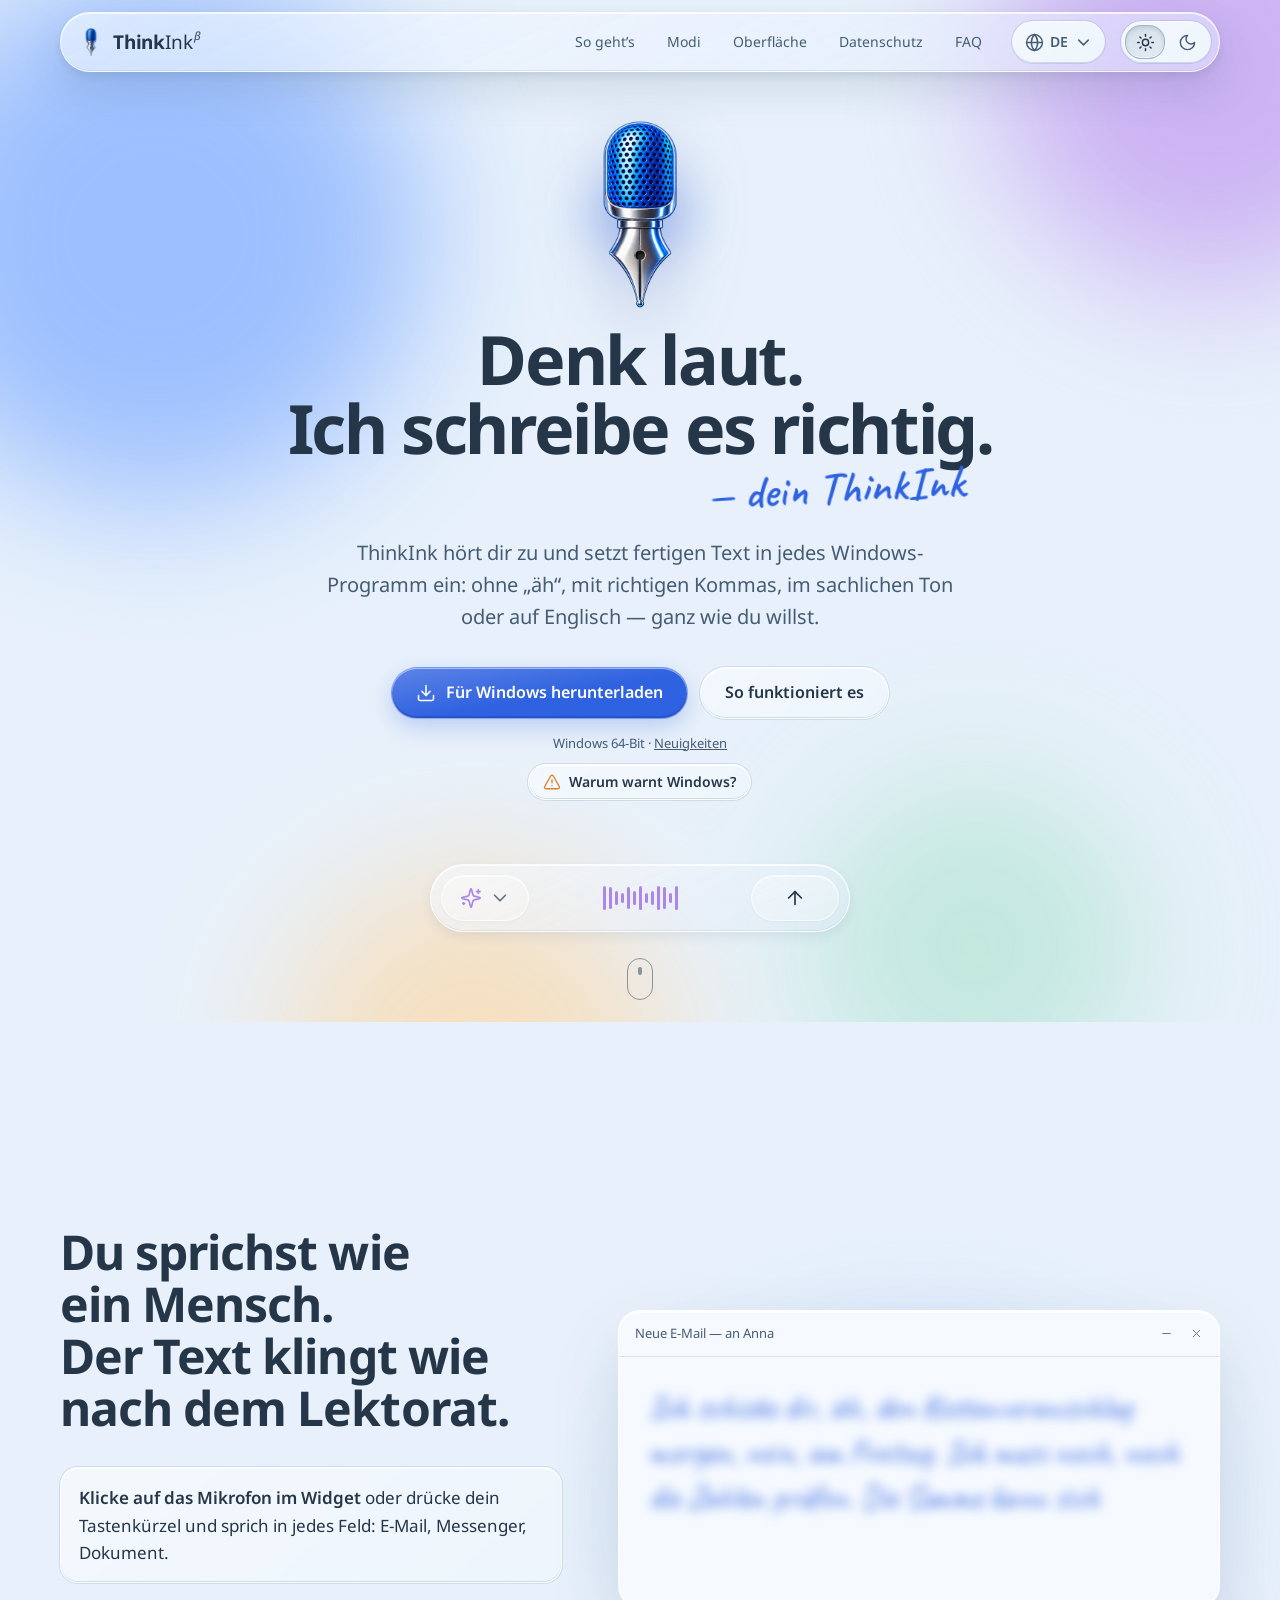
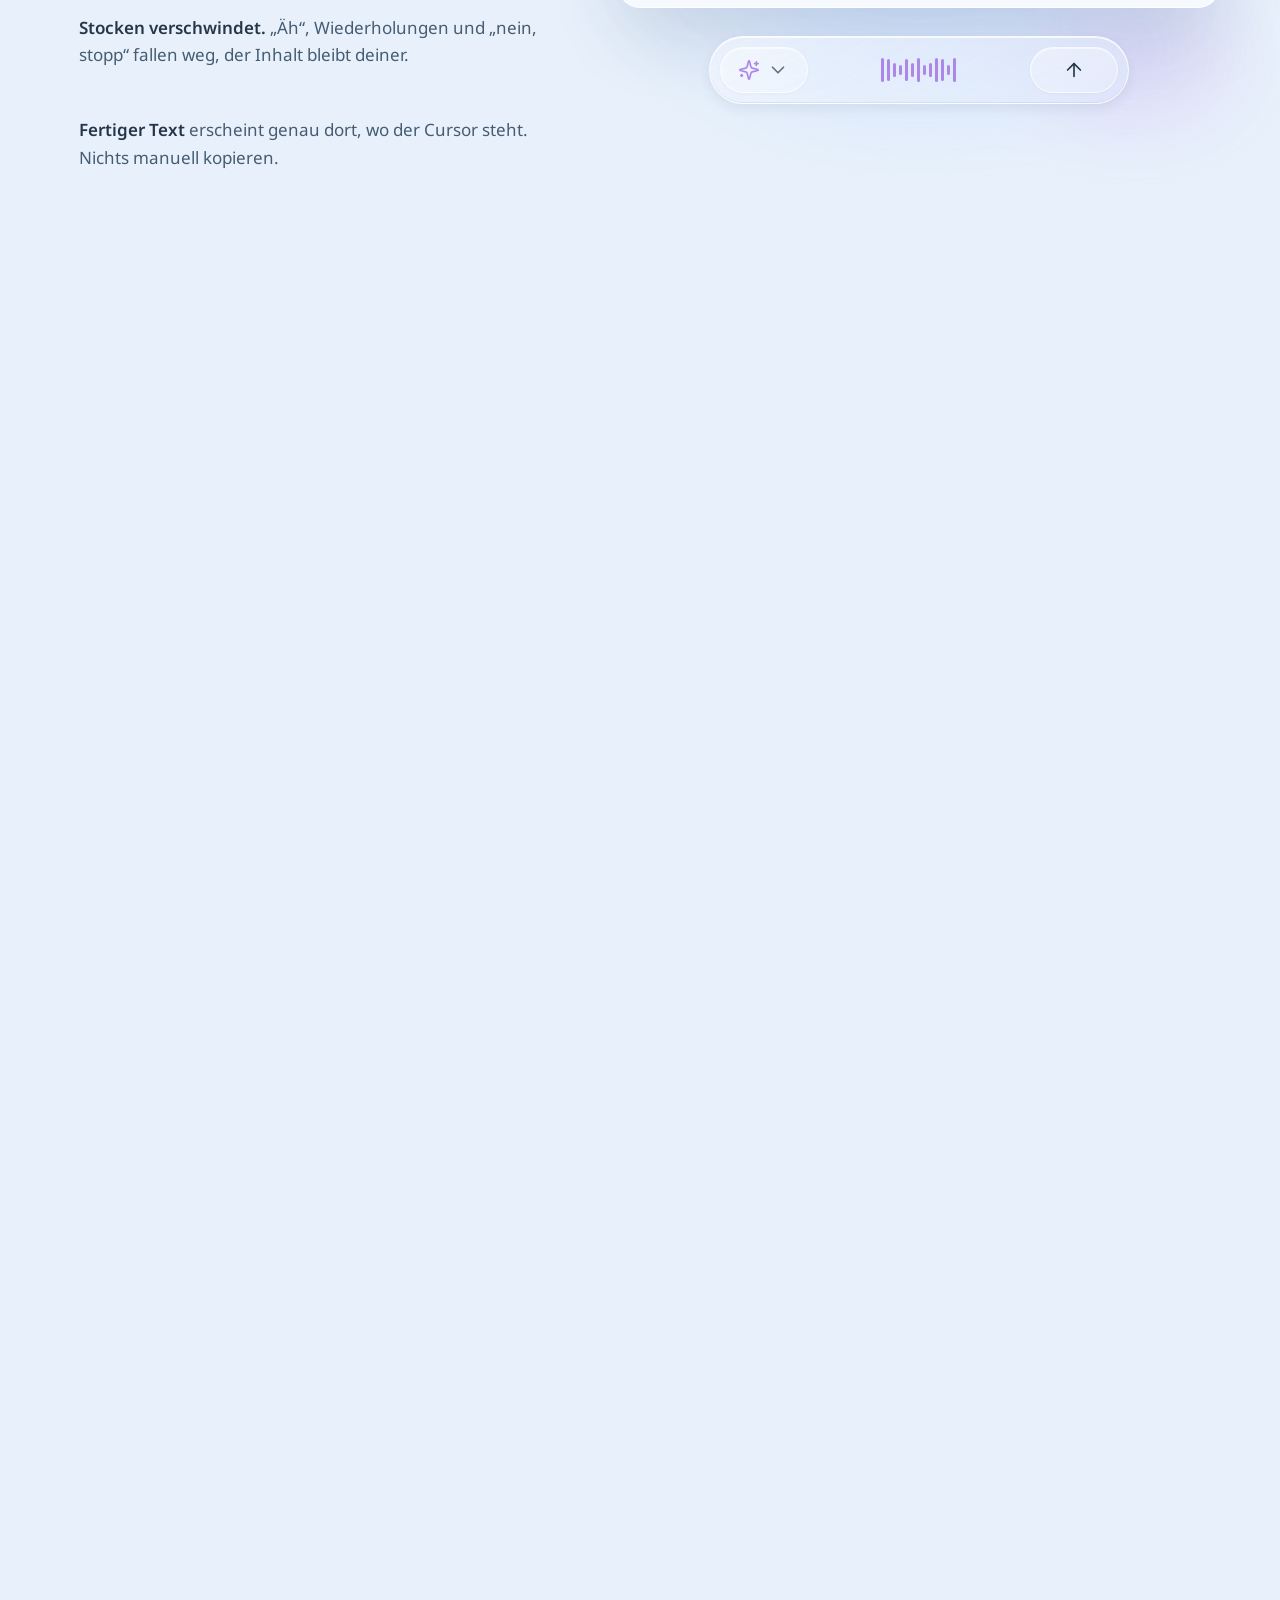
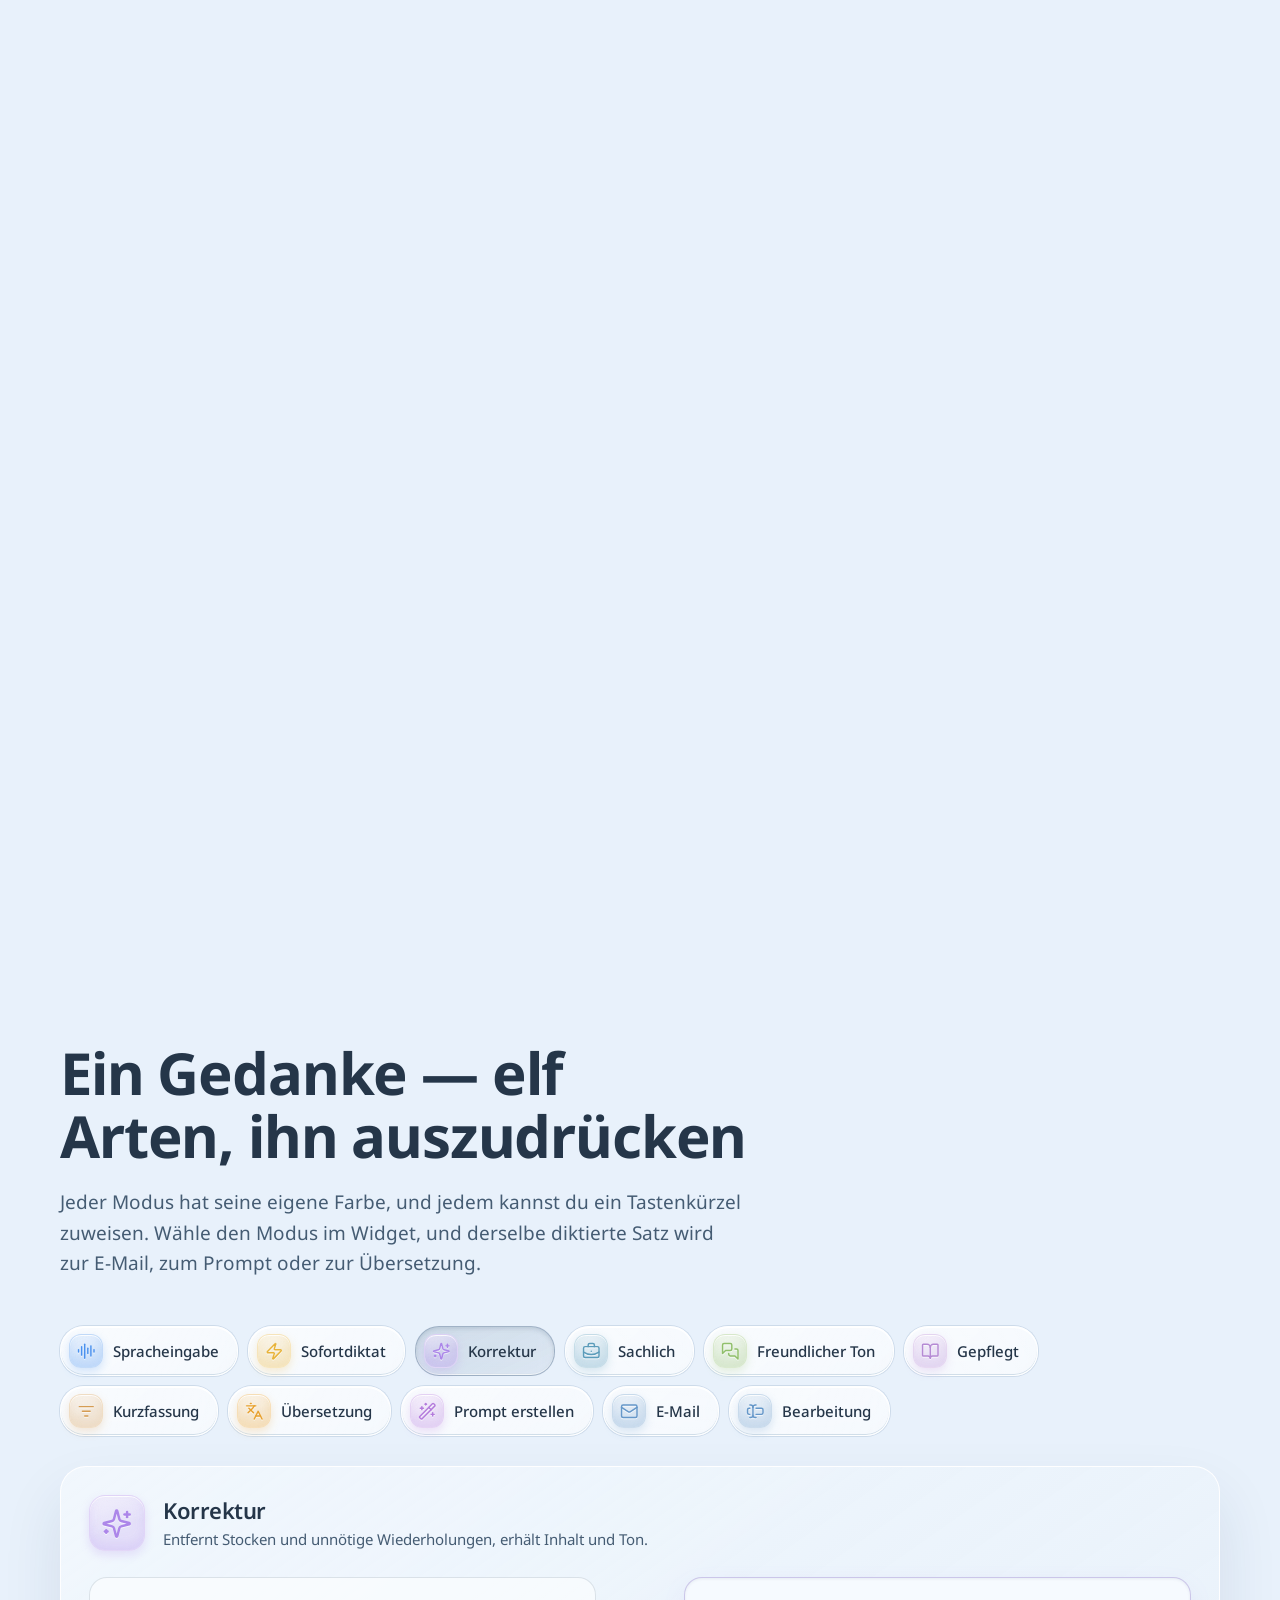
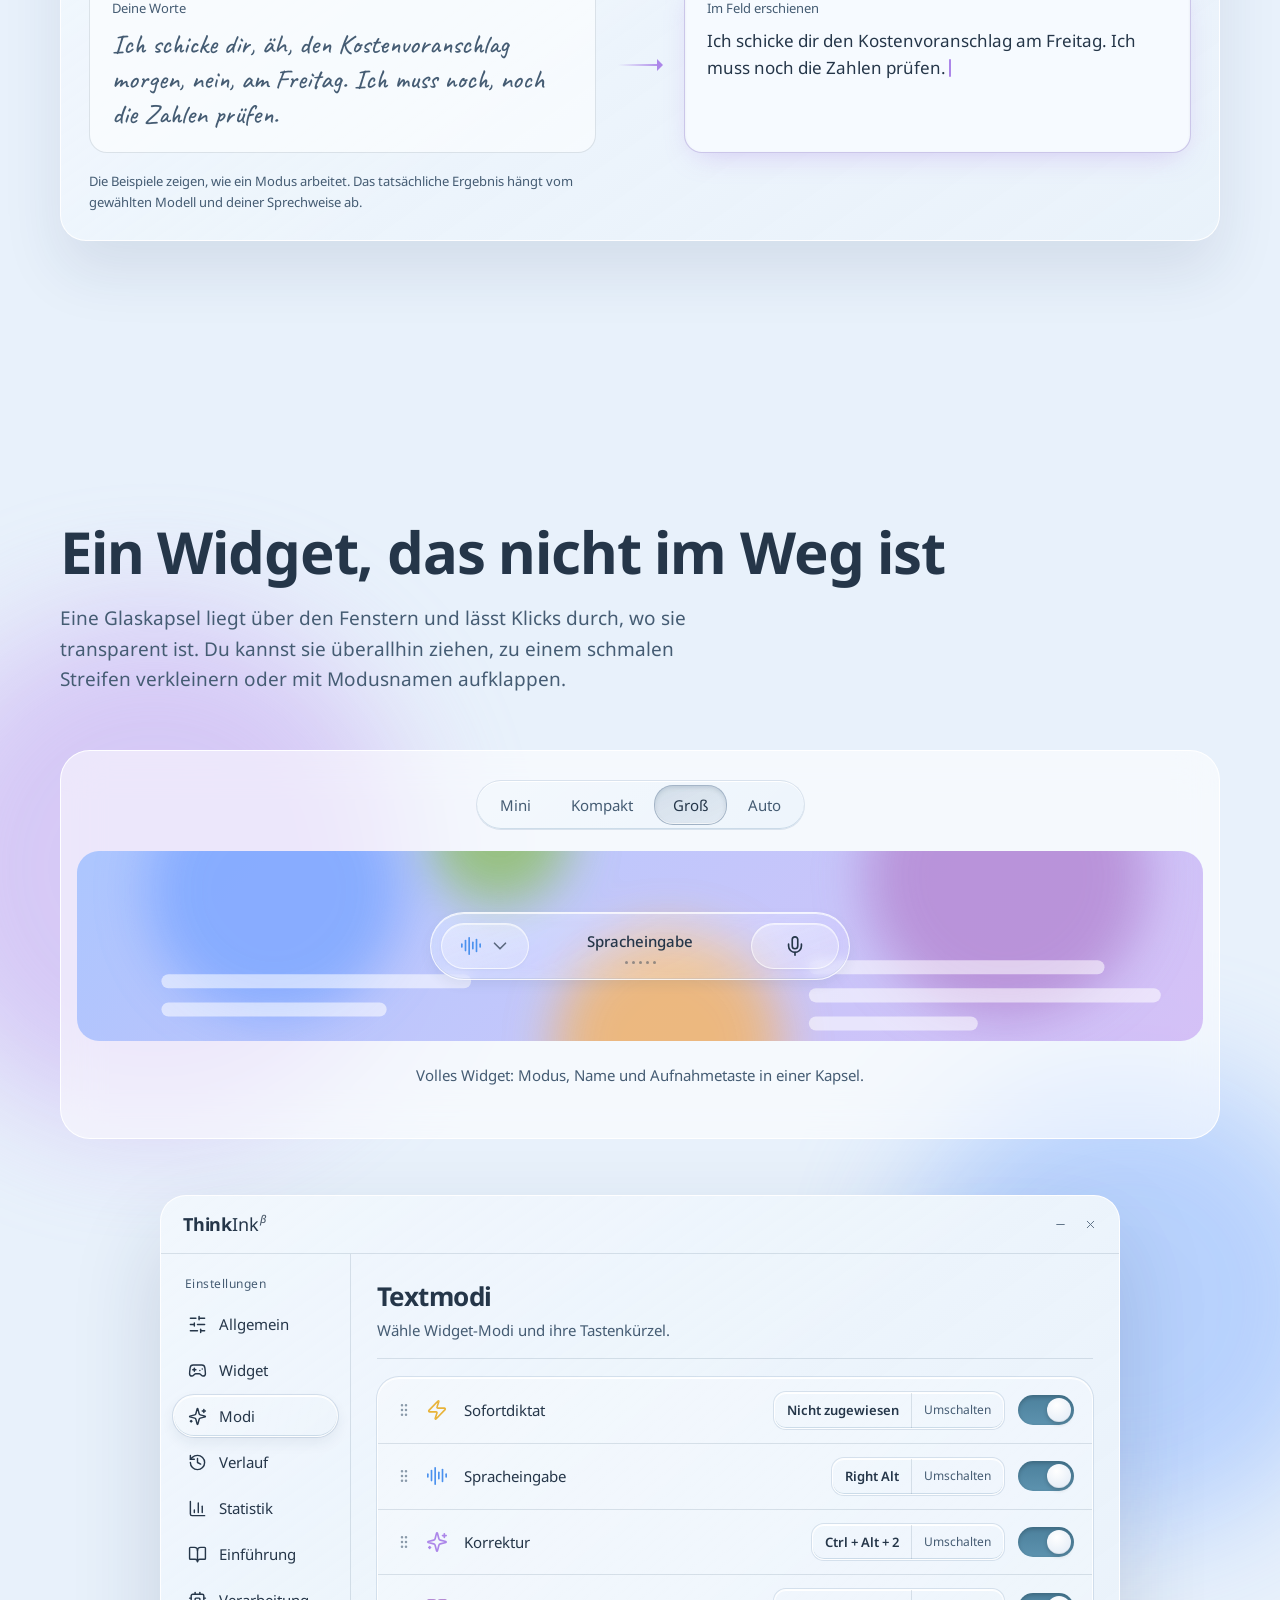
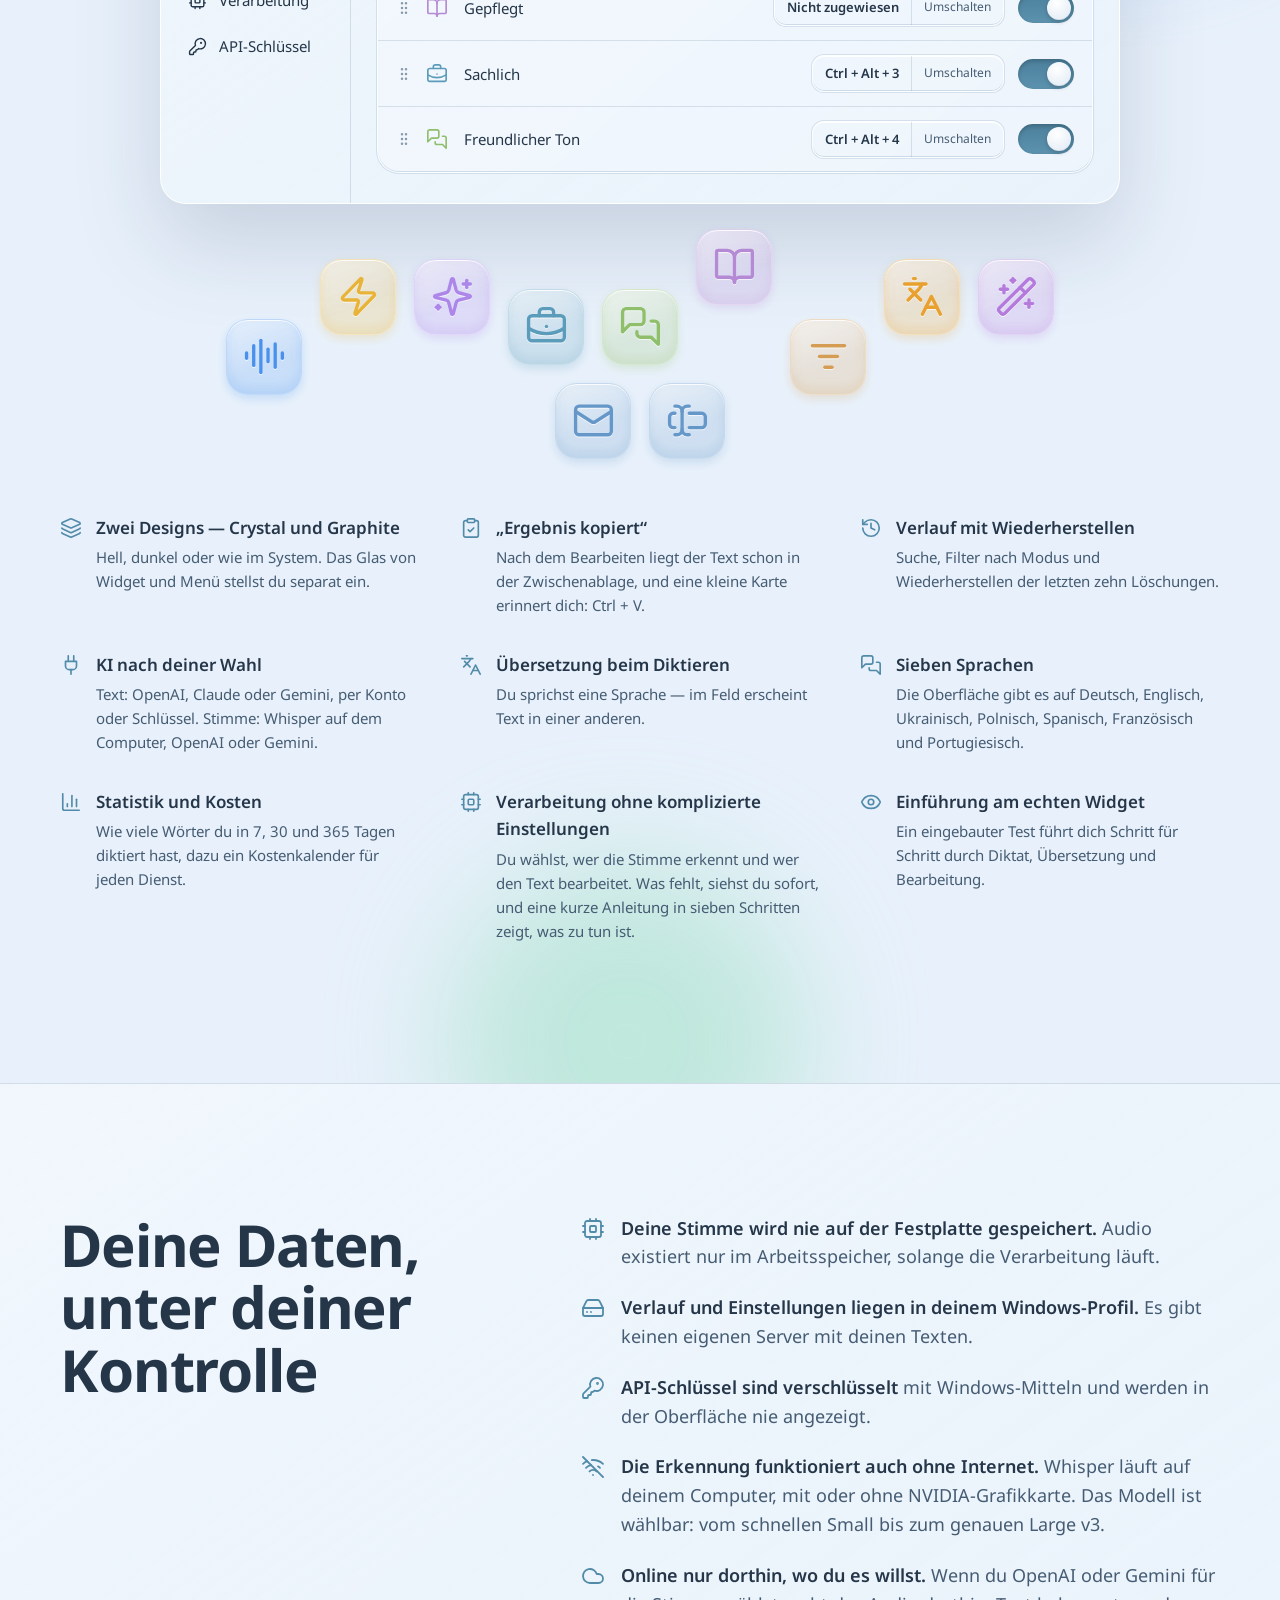
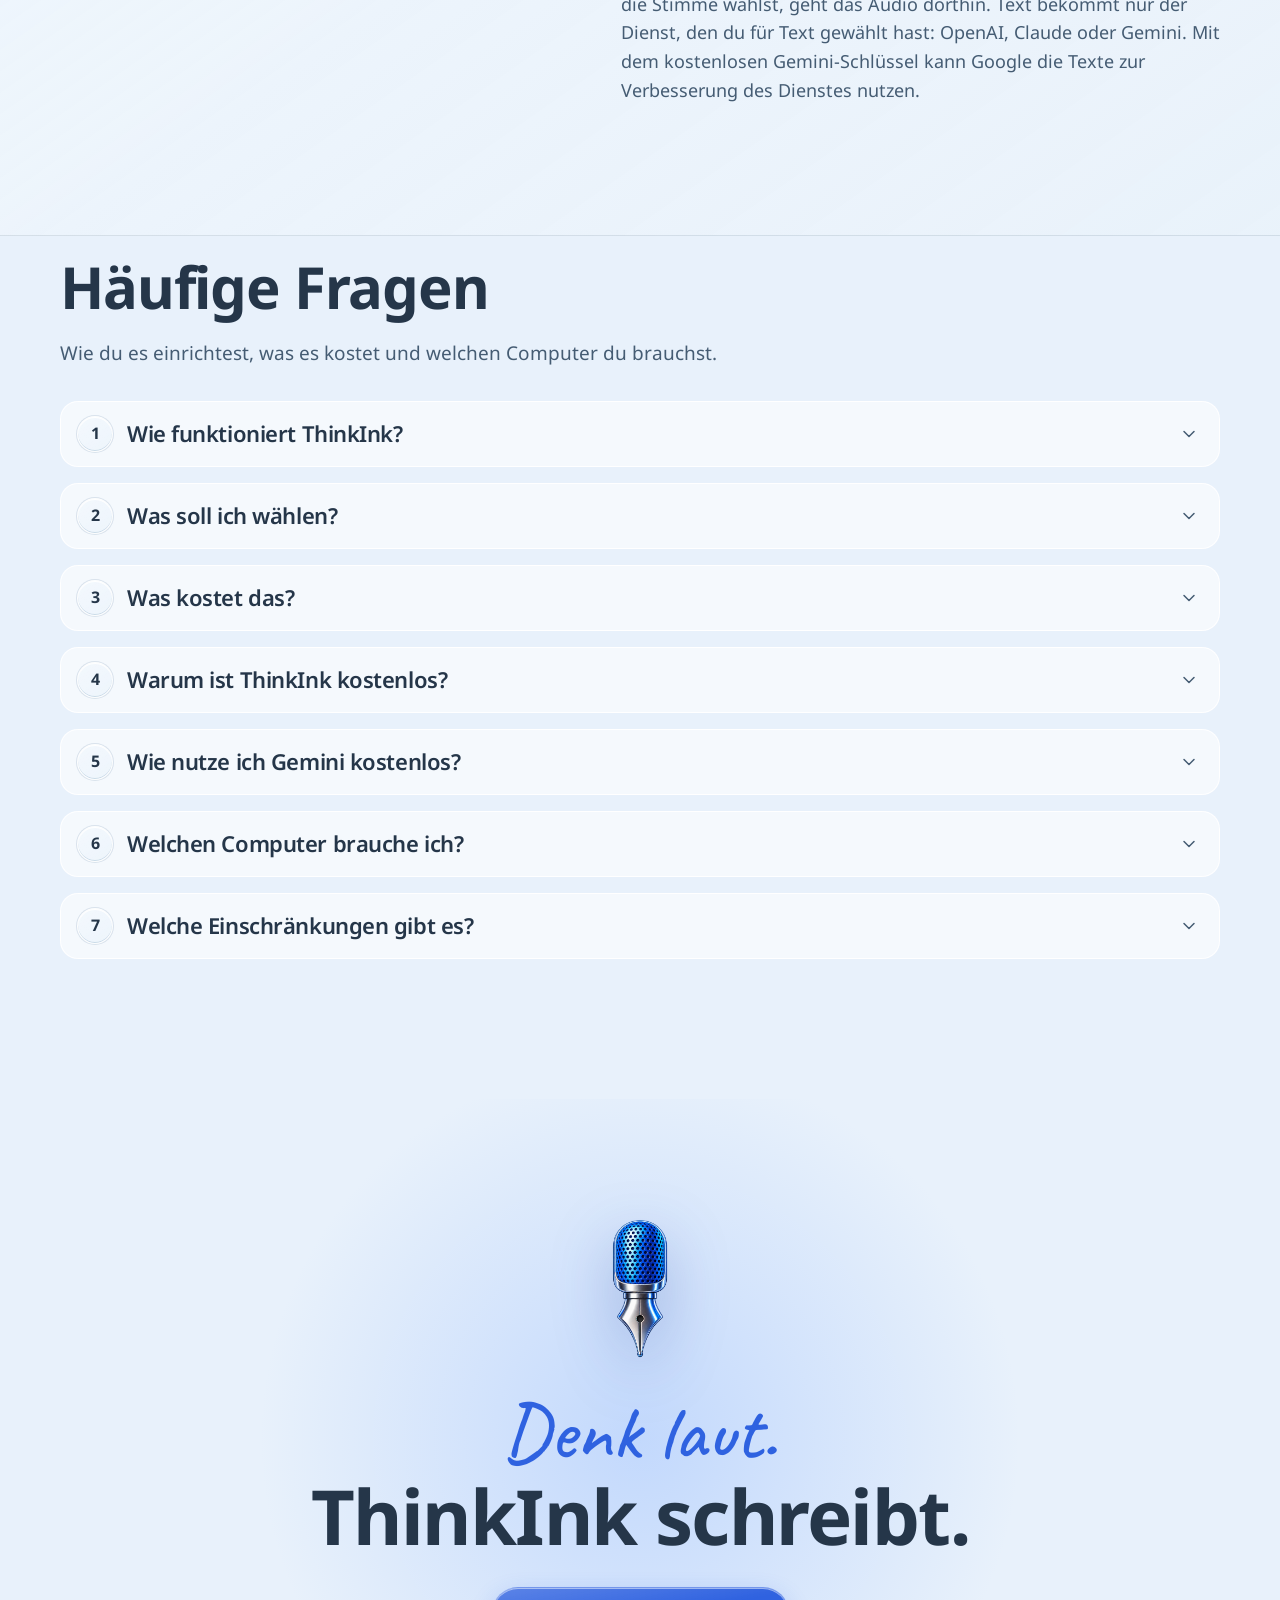
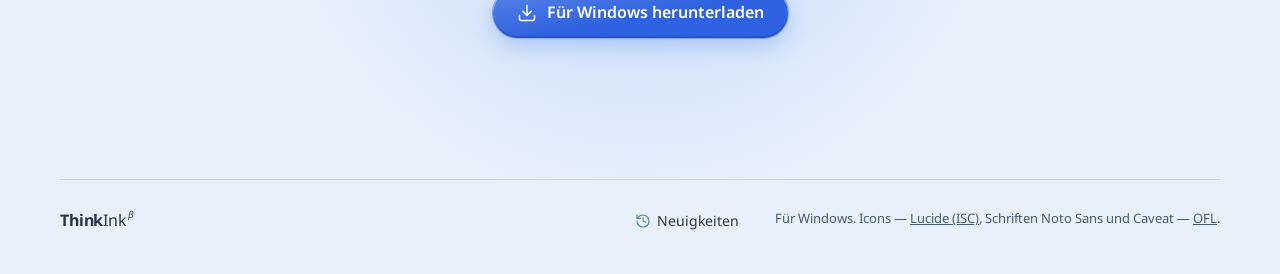
==== commit 5b90d81f: "Сайт: шапка із завантаженням, пояснення попередження Windows, редагування в режимах, приватність, пи" ====
--- a/de/index.html
+++ b/de/index.html
@@ -6,7 +6,15 @@
 <title>ThinkInk — denk laut, ich schreibe es richtig</title>
 <meta name="description" content="ThinkInk für Windows: Du denkst laut, und im Eingabefeld landet sauberer Text — korrigiert, sachlich, übersetzt oder als E-Mail formatiert.">
 <meta name="color-scheme" content="light dark">
-<link rel="icon" href="../assets/brand/thinkink-3d.png">
+<link rel="icon" href="../assets/brand/thinkink-64.png">
+<meta property="og:type" content="website">
+<meta property="og:site_name" content="ThinkInk">
+<meta property="og:title" content="ThinkInk — denk laut, ich schreibe es richtig">
+<meta property="og:description" content="ThinkInk für Windows: Du denkst laut, und im Eingabefeld landet sauberer Text — korrigiert, sachlich, übersetzt oder als E-Mail formatiert.">
+<meta property="og:image" content="http://thinkink.com.ua/assets/brand/og-image.png">
+<meta property="og:image:width" content="1200">
+<meta property="og:image:height" content="630">
+<meta name="twitter:card" content="summary_large_image">
 <link rel="stylesheet" href="../styles.css">
 <!-- i18n:links — адреси мовних версій; оновлює build-langs.cjs -->
 <link rel="canonical" href="https://thinkink.com.ua/de/">
@@ -49,14 +57,14 @@
 
 <header class="top" id="top">
   <a class="brand" href="#hero" aria-label="ThinkInk, zum Anfang">
-    <img src="../assets/brand/thinkink-3d.png" alt="" width="28" height="28">
+    <img src="../assets/brand/thinkink-64.png" alt="" width="28" height="28">
     <span class="wordmark"><b>Think</b>Ink<sup>β</sup></span>
   </a>
   <nav class="nav" aria-label="Abschnitte">
     <a href="#scene">So geht’s</a>
     <a href="#modes">Modi</a>
     <a href="#interface">Oberfläche</a>
-    <a href="#benefits">Vorteile</a>
+    <a href="#privacy">Datenschutz</a>
     <a href="#faq">FAQ</a>
   </nav>
   <details class="lang" data-lang-menu>
@@ -76,6 +84,7 @@
     <button type="button" data-set-theme="light" aria-label="Helles Design" aria-pressed="true"><svg data-icon="sun"></svg></button>
     <button type="button" data-set-theme="dark" aria-label="Dunkles Design" aria-pressed="false"><svg data-icon="moon"></svg></button>
   </div>
+  <a class="btn btn-primary top-dl" href="https://github.com/AndriyGusak/ThinkInk/releases/latest" data-download data-goatcounter-click="zavantazhennia-shapka"><svg data-icon="download"></svg><span>Herunterladen</span></a>
 </header>
 
 <main id="main">
@@ -85,7 +94,7 @@
   <div class="aurora" aria-hidden="true"><i></i><i></i><i></i><i></i></div>
   <div class="hero-inner">
     <div class="logo-stage" aria-hidden="true">
-      <img class="logo3d" src="../assets/brand/thinkink-3d.png" alt="" width="1254" height="1254">
+      <img class="logo3d" src="../assets/brand/thinkink-512.png" alt="" width="512" height="512">
       <span class="logo-glow"></span>
     </div>
     <h1 id="hero-title" class="hero-title">
@@ -98,6 +107,15 @@
       <a class="btn btn-primary" href="https://github.com/AndriyGusak/ThinkInk/releases/latest" data-download data-goatcounter-click="zavantazhennia"><svg data-icon="download"></svg>Für Windows herunterladen</a>
       <a class="btn" href="#scene">So funktioniert es</a>
     </div>
+    <p class="dl-meta"><span class="dl-rel" hidden><span>Version</span> <span data-dl-v></span> · <span data-dl-mb></span>&nbsp;<span>MB</span> · </span><span>Windows 64-Bit</span> · <a href="https://github.com/AndriyGusak/ThinkInk/releases">Neuigkeiten</a></p>
+    <details class="dl-warn">
+      <summary><svg class="ic-tri" viewBox="0 0 24 24" fill="none" stroke="currentColor" stroke-width="1.8" stroke-linecap="round" stroke-linejoin="round" aria-hidden="true"><path d="m21.73 18-8-14a2 2 0 0 0-3.48 0l-8 14A2 2 0 0 0 4 21h16a2 2 0 0 0 1.73-3"/><path d="M12 9v4"/><path d="M12 17h.01"/></svg><span>Warum warnt Windows?</span></summary>
+      <div class="dl-pop">
+        <p><b>Windows zeigt eventuell „Unbekannter Herausgeber“ an.</b> Das passiert bei Programmen ohne kostenpflichtiges Entwicklerzertifikat. Ein solches Zertifikat kostet jedes Jahr viel Geld, und ThinkInk ist kostenlos, darum gibt es keins.</p>
+        <p><b>So installierst du es:</b> Klicke im Windows-Fenster auf „Weitere Informationen“ und dann auf „Trotzdem ausführen“.</p>
+        <p><b>Woher die Datei kommt:</b> Die Schaltfläche lädt das Installationsprogramm von der offiziellen ThinkInk-Seite auf GitHub.</p>
+      </div>
+    </details>
 
     <div class="widget-demo" aria-hidden="true">
       <div class="widget" data-state="recording">
@@ -173,27 +191,16 @@
           <p id="mp-got"></p>
         </figure>
       </div>
+      <div class="edit-stage" id="edit-stage" aria-hidden="true">
+        <div class="doc">
+          <p class="doc-line muted-line"></p>
+          <p class="doc-text"><span class="sel" id="edit-before">Ich wollte nur sagen, dass ich es heute leider wirklich nicht schaffe, mir den Kostenvoranschlag ordentlich anzusehen, also, wenn es euch nichts ausmacht, verschieben wir die Besprechung vielleicht auf Freitag.</span><span class="sel-after" id="edit-after">Sorry, I won’t get to the estimate today. Can we discuss it on Friday?</span></p>
+          <p class="doc-line muted-line short"></p>
+        </div>
+        <div class="voice-bubble"><svg data-icon="mic"></svg><span class="hand">Kürze es und übersetze ins Englische</span></div>
+        <div class="copied-toast"><svg data-icon="clipboard-check"></svg><span><b>Ergebnis kopiert</b>Mit Ctrl&nbsp;+&nbsp;V einfügen</span></div>
+      </div>
       <p class="fine">Die Beispiele zeigen, wie ein Modus arbeitet. Das tatsächliche Ergebnis hängt vom gewählten Modell und deiner Sprechweise ab.</p>
-    </div>
-  </div>
-</section>
-
-<!-- РЕДАГУВАННЯ ВИДІЛЕНОГО -->
-<section class="edit" id="edit" aria-labelledby="edit-title">
-  <div class="wrap edit-grid">
-    <div class="edit-copy">
-      <h2 id="edit-title">Markiere einen Absatz. Sag, was damit passieren soll.</h2>
-      <p>„Mach es förmlicher“, „übersetze ins Englische“, „kürze es, aber behalte alle Daten“: in normaler Sprache, ohne Befehle auswendig zu lernen. ThinkInk überarbeitet den Abschnitt und kopiert das Ergebnis in die Zwischenablage. Du fügst es mit Ctrl&nbsp;+&nbsp;V ein, wo du es brauchst.</p>
-      <p>Die Zwischenablage funktioniert in jedem Programm, darum hängt das Ergebnis nicht am ursprünglichen Fenster. Du kannst es anstelle der Markierung, in ein anderes Dokument, eine E-Mail oder einen Chat einfügen. Und den Befehl sprichst du egal in welchem Fenster.</p>
-    </div>
-    <div class="edit-stage" id="edit-stage" aria-hidden="true">
-      <div class="doc">
-        <p class="doc-line muted-line"></p>
-        <p class="doc-text"><span class="sel" id="edit-before">Ich schaffe es heute nicht, mir den Kostenvoranschlag anzuschauen. Lass uns das auf Freitag schieben.</span><span class="sel-after" id="edit-after">Ich kann den Kostenvoranschlag heute leider nicht prüfen. Ich schlage vor, die Besprechung auf Freitag zu verschieben.</span></p>
-        <p class="doc-line muted-line short"></p>
-      </div>
-      <div class="voice-bubble"><svg data-icon="mic"></svg><span class="hand">Mach es förmlicher</span></div>
-      <div class="copied-toast"><svg data-icon="clipboard-check"></svg><span><b>Ergebnis kopiert</b>Mit Ctrl&nbsp;+&nbsp;V einfügen</span></div>
     </div>
   </div>
 </section>
@@ -250,6 +257,9 @@
       <li><svg data-icon="layers"></svg><div><b>Zwei Designs — Crystal und Graphite</b>Hell, dunkel oder wie im System. Das Glas von Widget und Menü stellst du separat ein.</div></li>
       <li><svg data-icon="clipboard-check"></svg><div><b>„Ergebnis kopiert“</b>Nach dem Bearbeiten liegt der Text schon in der Zwischenablage, und eine kleine Karte erinnert dich: Ctrl&nbsp;+&nbsp;V.</div></li>
       <li><svg data-icon="history"></svg><div><b>Verlauf mit Wiederherstellen</b>Suche, Filter nach Modus und Wiederherstellen der letzten zehn Löschungen.</div></li>
+      <li><svg data-icon="plug"></svg><div><b>KI nach deiner Wahl</b>Text: OpenAI, Claude oder Gemini, per Konto oder Schlüssel. Stimme: Whisper auf dem Computer, OpenAI oder Gemini.</div></li>
+      <li><svg data-icon="languages"></svg><div><b>Übersetzung beim Diktieren</b>Du sprichst eine Sprache — im Feld erscheint Text in einer anderen.</div></li>
+      <li><svg data-icon="messages-square"></svg><div><b>Sieben Sprachen</b>Die Oberfläche gibt es auf Deutsch, Englisch, Ukrainisch, Polnisch, Spanisch, Französisch und Portugiesisch.</div></li>
       <li><svg data-icon="chart-column"></svg><div><b>Statistik und Kosten</b>Wie viele Wörter du in 7, 30 und 365 Tagen diktiert hast, dazu ein Kostenkalender für jeden Dienst.</div></li>
       <li><svg data-icon="cpu"></svg><div><b>Verarbeitung ohne komplizierte Einstellungen</b>Du wählst, wer die Stimme erkennt und wer den Text bearbeitet. Was fehlt, siehst du sofort, und eine kurze Anleitung in sieben Schritten zeigt, was zu tun ist.</div></li>
       <li><svg data-icon="eye"></svg><div><b>Einführung am echten Widget</b>Ein eingebauter Test führt dich Schritt für Schritt durch Diktat, Übersetzung und Bearbeitung.</div></li>
@@ -260,55 +270,14 @@
 <!-- ПРИВАТНІСТЬ -->
 <section class="privacy" id="privacy" aria-labelledby="privacy-title">
   <div class="wrap privacy-grid">
-    <h2 id="privacy-title">Sprachaufnahmen belegen keinen Speicherplatz</h2>
+    <h2 id="privacy-title">Deine Daten, unter deiner Kontrolle</h2>
     <div class="facts">
-      <p><svg data-icon="cpu"></svg><span><b>Audio existiert nur im Arbeitsspeicher,</b> solange die Verarbeitung läuft, und wird nicht als Aufnahme gespeichert.</span></p>
+      <p><svg data-icon="cpu"></svg><span><b>Deine Stimme wird nie auf der Festplatte gespeichert.</b> Audio existiert nur im Arbeitsspeicher, solange die Verarbeitung läuft.</span></p>
       <p><svg data-icon="hard-drive"></svg><span><b>Verlauf und Einstellungen liegen in deinem Windows-Profil.</b> Es gibt keinen eigenen Server mit deinen Texten.</span></p>
       <p><svg data-icon="key-round"></svg><span><b>API-Schlüssel sind verschlüsselt</b> mit Windows-Mitteln und werden in der Oberfläche nie angezeigt.</span></p>
       <p><svg data-icon="wifi-off"></svg><span><b>Die Erkennung funktioniert auch ohne Internet.</b> Whisper läuft auf deinem Computer, mit oder ohne NVIDIA-Grafikkarte. Das Modell ist wählbar: vom schnellen Small bis zum genauen Large&nbsp;v3.</span></p>
-    </div>
-    <p class="fine">Wenn du OpenAI oder Gemini für die Stimme wählst, wird das Audio dorthin gesendet. Für die Textarbeit (Modi, Übersetzung, Bearbeitung) sendet ThinkInk den Text nur an den gewählten Dienst: OpenAI, Claude oder Gemini. Für den kostenlosen Gemini-Schlüssel gelten eigene Bedingungen: Google kann gesendete Texte zur Verbesserung des Dienstes nutzen.</p>
-  </div>
-</section>
-
-<!-- ПЕРЕВАГИ -->
-<section class="benefits" id="benefits" aria-labelledby="benefits-title">
-  <div class="wrap">
-    <h2 id="benefits-title">Was du bekommst</h2>
-    <p class="section-lead">Die wichtigsten Funktionen von ThinkInk und was jede dir bringt.</p>
-    <div class="table-scroll benefits-table">
-      <table>
-        <thead><tr><th scope="col">Funktion</th><th scope="col">Was es dir bringt</th></tr></thead>
-        <tbody>
-          <tr><th scope="row"><svg data-icon="gift"></svg>Kostenloses Programm</th><td>ThinkInk selbst kostet nichts. Die Textverarbeitung läuft über dein Abo oder deinen API-Schlüssel — du zahlst nur dem Dienst, falls er kostenpflichtig ist.</td></tr>
-          <tr><th scope="row"><svg data-icon="plug"></svg>KI nach deiner Wahl</th><td>Für Text — OpenAI, Claude oder Gemini: per Konto (ChatGPT, Claude Code) oder per API-Schlüssel. Für die Stimme — Whisper auf dem Computer, OpenAI oder Gemini. Alle Schlüssel kommen an eine Stelle, und ThinkInk erkennt selbst, zu welchem Dienst ein Schlüssel gehört.</td></tr>
-          <tr><th scope="row"><svg data-icon="wifi-off"></svg>Erkennung auf deinem Computer</th><td>Whisper wandelt Sprache ohne Internet in Text um — mit oder ohne NVIDIA-Grafikkarte.</td></tr>
-          <tr><th scope="row"><svg data-icon="sparkles"></svg>11 fertige Modi</th><td>Korrektur, sachlicher und freundlicher Ton, E-Mail, Prompt, „Kurzfassung“ und mehr.</td></tr>
-          <tr><th scope="row"><svg data-icon="wand-sparkles"></svg>Bearbeiten per Stimme</th><td>Markiere einen Text und sag, was damit passieren soll: „mach es förmlicher“, „kürze es, aber behalte die Daten“. Das Ergebnis liegt sofort in der Zwischenablage, du kannst es überall einfügen.</td></tr>
-          <tr><th scope="row"><svg data-icon="languages"></svg>Übersetzung beim Diktieren</th><td>Du sprichst eine Sprache — im Feld erscheint Text in einer anderen.</td></tr>
-          <tr><th scope="row"><svg data-icon="text-cursor-input"></svg>Jedes Windows-Programm</th><td>Der Text erscheint, wo der Cursor steht: in E-Mail, Messenger, Dokument. Nichts zu kopieren.</td></tr>
-          <tr><th scope="row"><svg data-icon="shield-check"></svg>Die Stimme wird nicht gespeichert</th><td>Audio existiert nur im Arbeitsspeicher, der Verlauf liegt in deinem Windows-Profil, API-Schlüssel sind verschlüsselt.</td></tr>
-          <tr><th scope="row"><svg data-icon="messages-square"></svg>Sieben Sprachen</th><td>Die Oberfläche gibt es auf Deutsch, Englisch, Ukrainisch, Polnisch, Spanisch, Französisch und Portugiesisch.</td></tr>
-          <tr><th scope="row"><svg data-icon="history"></svg>Verlauf und Statistik</th><td>Suche, Gelöschtes wiederherstellen, wie viele Wörter du diktiert hast und was die Verarbeitung gekostet hat.</td></tr>
-        </tbody>
-      </table>
-    </div>
-  </div>
-</section>
-
-<!-- ЧЕСНО ПРО МЕЖІ -->
-<section class="limits" id="limits" aria-labelledby="limits-title">
-  <div class="wrap limits-grid">
-    <h2 id="limits-title">Gut zu wissen</h2>
-    <ul>
-      <li>Dies ist eine Testversion (β) — nur für Windows x64.</li>
-      <li>Das Programm ist vorerst kostenlos. Abo oder API-Schlüssel bezahlst du separat beim Dienst selbst.</li>
-      <li>Claude per Abo läuft über dein installiertes Claude Code und antwortet langsamer als mit einem Anthropic-Schlüssel. Gemini wird nur per API-Schlüssel verbunden.</li>
-      <li>Genaue Kosten für OpenAI und Anthropic siehst du mit einem Admin-Schlüssel. Für Gemini und ohne diesen Schlüssel zeigt ThinkInk eine Schätzung.</li>
-      <li>Sofortdiktat funktioniert mit Whisper oder OpenAI, nicht mit Gemini.</li>
-      <li>Manche Programme mit erhöhten Rechten nehmen kein automatisches Einfügen an — dann kopierst du den Text aus dem Verlauf.</li>
-      <li>Eine Aufnahme — bis zu 15&nbsp;Minuten.</li>
-    </ul>
+      <p><svg data-icon="cloud"></svg><span><b>Online nur dorthin, wo du es willst.</b> Wenn du OpenAI oder Gemini für die Stimme wählst, geht das Audio dorthin. Text bekommt nur der Dienst, den du für Text gewählt hast: OpenAI, Claude oder Gemini. Mit dem kostenlosen Gemini-Schlüssel kann Google die Texte zur Verbesserung des Dienstes nutzen.</span></p>
+    </div>
   </div>
 </section>
 
@@ -364,13 +333,13 @@
       <div class="faq-body">
 
       <div class="faq-card faq-pick">
-        <div class="fc-head"><span class="gi" style="--c:#4a91ee"><svg data-icon="badge-check"></svg></span><b>Empfehlung<small>Genau, schnell und günstig</small></b></div>
+        <div class="fc-head"><span class="gi" style="--c:#4a91ee"><svg data-icon="badge-check"></svg></span><b>Meine Empfehlung<small>Genau, schnell und günstig</small></b></div>
         <div class="route">
           <div class="route-step"><small><svg data-icon="mic"></svg>Stimme → Transkript</small><span class="opts"><span class="opt">Whisper <em>mit NVIDIA-Grafikkarte</em></span><span class="or">oder</span><span class="opt">OpenAI <span class="kb" title="mit API-Schlüssel" aria-label="mit API-Schlüssel"><svg data-icon="key-round"></svg>API</span></span></span></div>
           <svg class="route-arrow" data-icon="arrow-right"></svg>
           <div class="route-step"><small><svg data-icon="sparkles"></svg>Transkript → fertiger Text</small><span class="opts"><span class="opt">OpenAI GPT-6.1 Terra <span class="kb" title="mit API-Schlüssel" aria-label="mit API-Schlüssel"><svg data-icon="key-round"></svg>API</span></span><span class="or">oder</span><span class="opt">Claude Sonnet&nbsp;5.5 <span class="kb" title="mit API-Schlüssel" aria-label="mit API-Schlüssel"><svg data-icon="key-round"></svg>API</span></span></span></div>
         </div>
-        <p class="fc-note">Warum: In den Tests hat GPT-6.1 Terra alle Modi genau umgesetzt und nie eine Frage beantwortet, statt sie aufzuschreiben. Claude Sonnet&nbsp;5.5 hat ebenfalls gut abgeschnitten. Die Verarbeitung kostet ≈&nbsp;0,002–0,004&nbsp;$ pro Satz.</p>
+        <p class="fc-note">Warum: In meinen Tests hat GPT-6.1 Terra alle Modi genau umgesetzt und nie eine Frage beantwortet, statt sie aufzuschreiben. Claude Sonnet&nbsp;5.5 hat ebenfalls gut abgeschnitten. Die Verarbeitung kostet ≈&nbsp;0,002–0,004&nbsp;$ pro Satz.</p>
       </div>
 
       <div class="faq-cards cols-4">
@@ -413,7 +382,7 @@
           <p class="fc-note">Die Bedingungen für das kostenlose Gemini stehen in Frage 5.</p>
         </div>
       </div>
-      <p class="fine">Empfehlungen und Geschwindigkeit stammen aus Tests: über 150 Prüfungen der Textverarbeitung (gleiche Sätze in verschiedenen Modi und Modellen). Preise sind Schätzungen nach den Tarifen der Dienste am 1.&nbsp;November 2026.</p>
+      <p class="fine">Empfehlungen und Geschwindigkeit stammen aus meinen Tests: über 150 Prüfungen der Textverarbeitung (gleiche Sätze in verschiedenen Modi und Modellen). Preise sind Schätzungen nach den Tarifen der Dienste am 1.&nbsp;November 2026.</p>
     </div></details>
 
     <!-- 2 -->
@@ -424,7 +393,7 @@
       <div class="faq-cards cols-3">
         <div class="faq-card">
           <div class="fc-head"><span class="gi" style="--c:#90bf6b"><svg data-icon="gift"></svg></span><b>Kostenlos</b></div>
-          <p class="fc-price">0&nbsp;¢</p>
+          <p class="fc-price">0&nbsp;$</p>
           <dl class="mini-route">
             <div><dt><svg data-icon="mic"></svg>Stimme → Transkript</dt><dd><span class="opts"><span class="opt">Whisper <em>auf dem Computer</em></span><span class="or">oder</span><span class="opt">Gemini <span class="kb" title="mit API-Schlüssel" aria-label="mit API-Schlüssel"><svg data-icon="key-round"></svg>API</span> <em>(kostenlos)</em></span></span></dd></div>
             <div><dt><svg data-icon="sparkles"></svg>Transkript → Text</dt><dd><span class="opts"><span class="opt">Gemini <span class="kb" title="mit API-Schlüssel" aria-label="mit API-Schlüssel"><svg data-icon="key-round"></svg>API</span> <em>(kostenlos)</em></span></span></dd></div>
@@ -442,12 +411,12 @@
         </div>
         <div class="faq-card">
           <div class="fc-head"><span class="gi" style="--c:#4a91ee"><svg data-icon="credit-card"></svg></span><b>Bezahlter Schlüssel</b></div>
-          <p class="fc-price">&lt;&nbsp;1&nbsp;¢ <small>pro Satz</small></p>
+          <p class="fc-price">&lt;&nbsp;0,01&nbsp;$ <small>pro Satz</small></p>
           <dl class="mini-route">
             <div><dt><svg data-icon="mic"></svg>Stimme → Transkript</dt><dd><span class="opts"><span class="opt">Whisper <em>auf dem Computer</em></span><span class="or">oder</span><span class="opt">OpenAI <span class="kb" title="mit API-Schlüssel" aria-label="mit API-Schlüssel"><svg data-icon="key-round"></svg>API</span></span></span></dd></div>
             <div><dt><svg data-icon="sparkles"></svg>Transkript → Text</dt><dd><span class="opts"><span class="opt">OpenAI <span class="kb" title="mit API-Schlüssel" aria-label="mit API-Schlüssel"><svg data-icon="key-round"></svg>API</span></span><span class="or">oder</span><span class="opt">Claude <span class="kb" title="mit API-Schlüssel" aria-label="mit API-Schlüssel"><svg data-icon="key-round"></svg>API</span></span><span class="or">oder</span><span class="opt">Gemini <span class="kb" title="mit API-Schlüssel" aria-label="mit API-Schlüssel"><svg data-icon="key-round"></svg>API</span></span></span></dd></div>
           </dl>
-          <p class="fc-note">Du zahlst nur, was du nutzt. Stimme über OpenAI kostet bis zu 0,6&nbsp;¢ pro Minute. Die Ausgaben siehst du im Bereich „Kosten“.</p>
+          <p class="fc-note">Du zahlst nur, was du nutzt. Stimme über OpenAI kostet bis zu 0,006&nbsp;$ pro Minute. Die Ausgaben siehst du im Bereich „Kosten“.</p>
         </div>
       </div>
       <p class="fine">Preise sind Schätzungen nach den Tarifen der Dienste am 1.&nbsp;November 2026.</p>
@@ -520,13 +489,27 @@
       </div>
       <p class="fine">Angaben zum Speicher sind ungefähr und stammen von den Entwicklern von Whisper für den PC (whisper.cpp).</p>
     </div></details>
+
+    <!-- 7: обмеження -->
+    <details class="faq-q" id="faq-limits">
+      <summary><h3><span class="faq-num">7</span>Welche Einschränkungen gibt es?</h3><svg class="faq-chev" data-icon="chevron-down"></svg></summary>
+      <div class="faq-body">
+      <ul class="faq-facts">
+        <li><svg data-icon="badge-check"></svg><span>Dies ist eine Testversion (β) — nur für Windows 64-Bit.</span></li>
+        <li><svg data-icon="clock"></svg><span>Claude per Abo läuft über dein installiertes Claude Code und antwortet langsamer als mit einem Anthropic-Schlüssel. Gemini wird nur per API-Schlüssel verbunden.</span></li>
+        <li><svg data-icon="wallet"></svg><span>Genaue Kosten für OpenAI und Anthropic siehst du mit einem Admin-Schlüssel. Für Gemini und ohne diesen Schlüssel zeigt ThinkInk eine Schätzung.</span></li>
+        <li><svg data-icon="zap-off"></svg><span>Sofortdiktat funktioniert mit Whisper oder OpenAI, nicht mit Gemini.</span></li>
+        <li><svg data-icon="clipboard-paste"></svg><span>Manche Programme mit erhöhten Rechten nehmen kein automatisches Einfügen an — dann kopierst du den Text aus dem Verlauf.</span></li>
+        <li><svg data-icon="timer"></svg><span>Eine Aufnahme — bis zu 15&nbsp;Minuten.</span></li>
+      </ul>
+    </div></details>
   </div>
 </section>
 
 <!-- ФІНАЛ -->
 <section class="final" id="final" aria-labelledby="final-title">
   <div class="final-inner">
-    <img src="../assets/brand/thinkink-3d.png" alt="" width="160" height="160" class="final-logo">
+    <img src="../assets/brand/thinkink-512.png" alt="" width="160" height="160" class="final-logo">
     <h2 id="final-title"><span class="hand">Denk laut.</span> ThinkInk schreibt.</h2>
     <a class="btn btn-primary" href="https://github.com/AndriyGusak/ThinkInk/releases/latest" data-download data-goatcounter-click="zavantazhennia-final"><svg data-icon="download"></svg>Für Windows herunterladen</a>
   </div>
@@ -536,11 +519,12 @@
 
 <footer class="foot">
   <span class="wordmark"><b>Think</b>Ink<sup>β</sup></span>
+  <nav class="foot-links" aria-label="Links"><a href="https://github.com/AndriyGusak/ThinkInk/releases"><svg data-icon="history"></svg>Neuigkeiten</a></nav>
   <span>Für Windows. Icons — <a href="../assets/Lucide.txt">Lucide (ISC)</a>, Schriften Noto Sans und Caveat — <a href="../assets/fonts/NotoSans-OFL.txt">OFL</a>.</span>
 </footer>
 
 <script src="../icons.js"></script>
-<script>window.TI_I18N = {"Голосове введення":"Spracheingabe","Перетворює мовлення на текст без додаткового редагування.":"Wandelt Sprache ohne zusätzliche Bearbeitung in Text um.","Треба купити молоко, хліб і яблука. Магазин біля дому закривається о дев’ятій.":"Ich muss Milch, Brot und Äpfel kaufen. Der Laden um die Ecke schließt um neun.","Миттєве диктування":"Sofortdiktat","Не призначено":"Nicht zugewiesen","Вставляє текст просто під час диктування, без адаптації.":"Fügt den Text schon während des Diktierens ein, ohne ihn zu überarbeiten.","Пишу звіт за жовтень, перший розділ про продажі…":"Ich schreibe den Bericht für Oktober, erster Abschnitt zum Vertrieb…","Виправлення":"Korrektur","Очищає усне мовлення від затинань і зайвих повторів, зберігаючи зміст і тон.":"Entfernt Stocken und unnötige Wiederholungen, erhält Inhalt und Ton.","Я, е-е, надішлю тобі кошторис завтра, ні, у п’ятницю. Треба ще, ще перевірити цифри.":"Ich schicke dir, äh, den Kostenvoranschlag morgen, nein, am Freitag. Ich muss noch, noch die Zahlen prüfen.","Я надішлю тобі кошторис у п’ятницю. Треба ще перевірити цифри.":"Ich schicke dir den Kostenvoranschlag am Freitag. Ich muss noch die Zahlen prüfen.","Діловий":"Sachlich","Переписує текст у чіткому діловому тоні, зберігаючи факти й намір.":"Formuliert in klarem sachlichem Ton und erhält Fakten und Absicht.","Я не встигаю глянути кошторис сьогодні. Давайте перенесемо обговорення на п’ятницю.":"Ich schaffe es heute nicht, mir den Kostenvoranschlag anzuschauen. Lass uns das auf Freitag schieben.","Я не встигаю переглянути кошторис сьогодні. Пропоную перенести обговорення на п’ятницю.":"Ich kann den Kostenvoranschlag heute leider nicht prüfen. Ich schlage vor, die Besprechung auf Freitag zu verschieben.","Дружній тон":"Freundlicher Ton","Робить формулювання простішими й дружнішими, зберігаючи зміст.":"Vereinfacht Formulierungen und macht sie freundlicher, ohne den Inhalt zu verändern.","Прошу повідомити, чи матимете ви можливість переглянути кошторис до п’ятниці.":"Bitte teilen Sie mir mit, ob Sie die Möglichkeit haben, den Kostenvoranschlag bis Freitag zu prüfen.","Підкажіть, будь ласка, чи зможете переглянути кошторис до п’ятниці.":"Können Sie mir kurz sagen, ob Sie bis Freitag einen Blick auf den Kostenvoranschlag werfen können?","Літературний":"Gepflegt","Надає тексту літературних формулювань, зберігаючи зміст і тон.":"Verwendet gepflegte Formulierungen und erhält Inhalt und Ton.","Ну короче вчора ми ходили в парк, і там було так класно, листя таке жовте всюди.":"Also, gestern waren wir halt im Park, und das war so cool, überall so gelbe Blätter.","Учора ми гуляли в парку. Там було чудово: усюди лежало жовте листя.":"Gestern spazierten wir durch den Park. Es war herrlich: Überall lag gelbes Laub.","Без води":"Kurzfassung","Прибирає воду й повторення думок, зберігає суттєві деталі.":"Entfernt Fülltext und wiederholte Gedanken, erhält wichtige Details.","Значить, по зустрічі… ми там довго говорили, але, загалом, вирішили, що запуск переносимо на десяте листопада, бо дизайн ще не готовий, ну і Оля відповідає за тексти.":"Also, zum Meeting… wir haben lange geredet, aber im Grunde beschlossen, den Start auf den zehnten November zu verschieben, weil das Design noch nicht fertig ist, und, na ja, Lena kümmert sich um die Texte.","Запуск перенесено на 10 листопада: дизайн ще не готовий. За тексти відповідає Оля.":"Start auf 10. November verschoben: Das Design ist noch nicht fertig. Lena ist für die Texte zuständig.","Переклад":"Übersetzung","Перекладає текст обраною мовою, зберігаючи зміст і тон.":"Übersetzt in die gewählte Sprache und erhält Inhalt und Ton.","Я не зможу приєднатися о третій. Можемо поговорити приблизно через пів години?":"Ich kann um drei nicht dazukommen. Können wir in etwa einer halben Stunde sprechen?","Створення промпту":"Prompt erstellen","Структурує твоє завдання як запит для ШІ, не виконуючи його.":"Strukturiert deine Aufgabe als KI-Prompt, ohne sie auszuführen.","Хочу підтягнути англійську для робочих зустрічей. У мене B1 і двадцять хвилин на день. Склади план на чотири тижні, таблицею.":"Ich will mein Englisch für Arbeitsmeetings auffrischen. Ich habe B1 und zwanzig Minuten am Tag. Mach einen Plan für vier Wochen, als Tabelle.","Склади план вивчення англійської на 4 тижні для участі в робочих зустрічах.\n\nКонтекст: мій рівень — B1; маю 20 хвилин на день.\nФормат результату: таблиця.":"Erstelle einen 4-Wochen-Lernplan für Englisch, um an Arbeitsmeetings teilzunehmen.\n\nKontext: mein Niveau ist B1; ich habe 20 Minuten pro Tag.\nErgebnisformat: Tabelle.","Електронний лист":"E-Mail","Оформлює диктування як лист із привітанням, абзацами й підписом.":"Formatiert Diktate als E-Mail mit Begrüßung, Absätzen und Signatur.","Лист Олені. Попроси надіслати оновлений кошторис до п’ятниці. Мені потрібно погодити його з командою.":"E-Mail an Anna. Bitte sie, den aktualisierten Kostenvoranschlag bis Freitag zu schicken. Ich muss ihn mit dem Team abstimmen.","Добрий день, Олено!\n\nБудь ласка, надішліть оновлений кошторис до п’ятниці. Мені потрібно погодити його з командою.\n\nЗ повагою,\n[Ваше ім’я]":"Hallo Anna,\n\nkönnten Sie mir bitte den aktualisierten Kostenvoranschlag bis Freitag schicken? Ich muss ihn mit dem Team abstimmen.\n\nViele Grüße\n[Dein Name]","Редагування":"Bearbeitung","Переробляє виділений текст за голосовою командою і копіює результат у буфер обміну.":"Überarbeitet markierten Text per Sprachbefehl und kopiert das Ergebnis in die Zwischenablage.","«Скороти, але збережи всі дати»":"„Kürze es, aber behalte alle Daten“","У буфері обміну":"In der Zwischenablage","Скорочений варіант із тими самими датами. Встав його через Ctrl + V там, де він потрібен.":"Eine kürzere Fassung mit denselben Daten. Füge sie mit Ctrl + V dort ein, wo du sie brauchst.","У полі з’явилося":"Im Feld erschienen","Я, [е-е,] надішлю тобі кошторис [завтра,] [ні,] у п’ятницю. Треба ще, [ще,] перевірити цифри. Можливо, сума трохи зміниться.":"Ich schicke dir, [äh,] den Kostenvoranschlag [morgen,] [nein,] am Freitag. Ich muss [noch,] noch die Zahlen prüfen. Die Summe kann sich etwas ändern.","Готово":"Fertig","Міні: тонка смужка, яка не заважає. Наведи курсор — вона підросте.":"Mini: ein schmaler Streifen, der nicht stört. Fahr mit der Maus darüber, dann wird er größer.","Компакт: невелика капсула з кнопкою режиму й мікрофоном.":"Kompakt: eine kleine Kapsel mit Modustaste und Mikrofon.","Великий: режим, назва й кнопка запису в одній капсулі.":"Groß: Modus, Name und Aufnahmetaste in einer Kapsel.","Авто: тонка смужка у спокої, капсула при наведенні, а після затримки — повний віджет.":"Auto: im Ruhezustand ein schmaler Streifen, beim Überfahren eine Kapsel und nach kurzer Zeit das volle Widget.","Натискання":"Umschalten","Інсталятор ThinkInk {v} для Windows":"ThinkInk {v} Installer für Windows"};</script>
+<script>window.TI_I18N = {"Голосове введення":"Spracheingabe","Перетворює мовлення на текст без додаткового редагування.":"Wandelt Sprache ohne zusätzliche Bearbeitung in Text um.","Треба купити молоко, хліб і яблука. Магазин біля дому закривається о дев’ятій.":"Ich muss Milch, Brot und Äpfel kaufen. Der Laden um die Ecke schließt um neun.","Миттєве диктування":"Sofortdiktat","Не призначено":"Nicht zugewiesen","Вставляє текст просто під час диктування, без адаптації.":"Fügt den Text schon während des Diktierens ein, ohne ihn zu überarbeiten.","Пишу звіт за жовтень, перший розділ про продажі…":"Ich schreibe den Bericht für Oktober, erster Abschnitt zum Vertrieb…","Виправлення":"Korrektur","Очищає усне мовлення від затинань і зайвих повторів, зберігаючи зміст і тон.":"Entfernt Stocken und unnötige Wiederholungen, erhält Inhalt und Ton.","Я, е-е, надішлю тобі кошторис завтра, ні, у п’ятницю. Треба ще, ще перевірити цифри.":"Ich schicke dir, äh, den Kostenvoranschlag morgen, nein, am Freitag. Ich muss noch, noch die Zahlen prüfen.","Я надішлю тобі кошторис у п’ятницю. Треба ще перевірити цифри.":"Ich schicke dir den Kostenvoranschlag am Freitag. Ich muss noch die Zahlen prüfen.","Діловий":"Sachlich","Переписує текст у чіткому діловому тоні, зберігаючи факти й намір.":"Formuliert in klarem sachlichem Ton und erhält Fakten und Absicht.","Я не встигаю глянути кошторис сьогодні. Давайте перенесемо обговорення на п’ятницю.":"Ich schaffe es heute nicht, mir den Kostenvoranschlag anzuschauen. Lass uns das auf Freitag schieben.","Я не встигаю переглянути кошторис сьогодні. Пропоную перенести обговорення на п’ятницю.":"Ich kann den Kostenvoranschlag heute leider nicht prüfen. Ich schlage vor, die Besprechung auf Freitag zu verschieben.","Дружній тон":"Freundlicher Ton","Робить формулювання простішими й дружнішими, зберігаючи зміст.":"Vereinfacht Formulierungen und macht sie freundlicher, ohne den Inhalt zu verändern.","Прошу повідомити, чи матимете ви можливість переглянути кошторис до п’ятниці.":"Bitte teilen Sie mir mit, ob Sie die Möglichkeit haben, den Kostenvoranschlag bis Freitag zu prüfen.","Підкажіть, будь ласка, чи зможете переглянути кошторис до п’ятниці.":"Können Sie mir kurz sagen, ob Sie bis Freitag einen Blick auf den Kostenvoranschlag werfen können?","Літературний":"Gepflegt","Надає тексту літературних формулювань, зберігаючи зміст і тон.":"Verwendet gepflegte Formulierungen und erhält Inhalt und Ton.","Ну короче вчора ми ходили в парк, і там було так класно, листя таке жовте всюди.":"Also, gestern waren wir halt im Park, und das war so cool, überall so gelbe Blätter.","Учора ми гуляли в парку. Там було чудово: усюди лежало жовте листя.":"Gestern spazierten wir durch den Park. Es war herrlich: Überall lag gelbes Laub.","Без води":"Kurzfassung","Прибирає воду й повторення думок, зберігає суттєві деталі.":"Entfernt Fülltext und wiederholte Gedanken, erhält wichtige Details.","Значить, по зустрічі… ми там довго говорили, але, загалом, вирішили, що запуск переносимо на десяте листопада, бо дизайн ще не готовий, ну і Оля відповідає за тексти.":"Also, zum Meeting… wir haben lange geredet, aber im Grunde beschlossen, den Start auf den zehnten November zu verschieben, weil das Design noch nicht fertig ist, und, na ja, Lena kümmert sich um die Texte.","Запуск перенесено на 10 листопада: дизайн ще не готовий. За тексти відповідає Оля.":"Start auf 10. November verschoben: Das Design ist noch nicht fertig. Lena ist für die Texte zuständig.","Переклад":"Übersetzung","Перекладає текст обраною мовою, зберігаючи зміст і тон.":"Übersetzt in die gewählte Sprache und erhält Inhalt und Ton.","Я не зможу приєднатися о третій. Можемо поговорити приблизно через пів години?":"Ich kann um drei nicht dazukommen. Können wir in etwa einer halben Stunde sprechen?","Створення промпту":"Prompt erstellen","Структурує твоє завдання як запит для ШІ, не виконуючи його.":"Strukturiert deine Aufgabe als KI-Prompt, ohne sie auszuführen.","Хочу підтягнути англійську для робочих зустрічей. У мене B1 і двадцять хвилин на день. Склади план на чотири тижні, таблицею.":"Ich will mein Englisch für Arbeitsmeetings auffrischen. Ich habe B1 und zwanzig Minuten am Tag. Mach einen Plan für vier Wochen, als Tabelle.","Склади план вивчення англійської на 4 тижні для участі в робочих зустрічах.\n\nКонтекст: мій рівень — B1; маю 20 хвилин на день.\nФормат результату: таблиця.":"Erstelle einen 4-Wochen-Lernplan für Englisch, um an Arbeitsmeetings teilzunehmen.\n\nKontext: mein Niveau ist B1; ich habe 20 Minuten pro Tag.\nErgebnisformat: Tabelle.","Електронний лист":"E-Mail","Оформлює диктування як лист із привітанням, абзацами й підписом.":"Formatiert Diktate als E-Mail mit Begrüßung, Absätzen und Signatur.","Лист Олені. Попроси надіслати оновлений кошторис до п’ятниці. Мені потрібно погодити його з командою.":"E-Mail an Anna. Bitte sie, den aktualisierten Kostenvoranschlag bis Freitag zu schicken. Ich muss ihn mit dem Team abstimmen.","Добрий день, Олено!\n\nБудь ласка, надішліть оновлений кошторис до п’ятниці. Мені потрібно погодити його з командою.\n\nЗ повагою,\n[Ваше ім’я]":"Hallo Anna,\n\nkönnten Sie mir bitte den aktualisierten Kostenvoranschlag bis Freitag schicken? Ich muss ihn mit dem Team abstimmen.\n\nViele Grüße\n[Dein Name]","Редагування":"Bearbeitung","Виділи текст у будь-якій програмі і скажи, що з ним зробити. Результат — у буфері обміну.":"Markiere Text in einem beliebigen Programm und sag, was damit passieren soll. Das Ergebnis landet in der Zwischenablage.","«Скороти, але збережи всі дати»":"„Kürze es, aber behalte alle Daten“","У буфері обміну":"In der Zwischenablage","Скорочений варіант із тими самими датами. Встав його через Ctrl + V там, де він потрібен.":"Eine kürzere Fassung mit denselben Daten. Füge sie mit Ctrl + V dort ein, wo du sie brauchst.","У полі з’явилося":"Im Feld erschienen","Я, [е-е,] надішлю тобі кошторис [завтра,] [ні,] у п’ятницю. Треба ще, [ще,] перевірити цифри. Можливо, сума трохи зміниться.":"Ich schicke dir, [äh,] den Kostenvoranschlag [morgen,] [nein,] am Freitag. Ich muss [noch,] noch die Zahlen prüfen. Die Summe kann sich etwas ändern.","Готово":"Fertig","Міні: тонка смужка, яка не заважає. Наведи курсор — вона підросте.":"Mini: ein schmaler Streifen, der nicht stört. Fahr mit der Maus darüber, dann wird er größer.","Компакт: невелика капсула з кнопкою режиму й мікрофоном.":"Kompakt: eine kleine Kapsel mit Modustaste und Mikrofon.","Великий: режим, назва й кнопка запису в одній капсулі.":"Groß: Modus, Name und Aufnahmetaste in einer Kapsel.","Авто: тонка смужка у спокої, капсула при наведенні, а після затримки — повний віджет.":"Auto: im Ruhezustand ein schmaler Streifen, beim Überfahren eine Kapsel und nach kurzer Zeit das volle Widget.","Натискання":"Umschalten","Інсталятор ThinkInk {v} для Windows":"ThinkInk {v} Installer für Windows"};</script>
 <script src="../script.js"></script>
 </body>
 </html>
--- a/styles.css
+++ b/styles.css
@@ -553,3 +553,35 @@
   .models{grid-template-columns:repeat(2,minmax(0,1fr))}
   .faq-card{padding:20px}
 }
+
+/* 02.11: завантаження — версія, розмір і пояснення попередження Windows */
+.dl-meta{margin:14px 0 0;font-size:13px;color:var(--muted)}
+.dl-meta a{color:inherit}
+.dl-warn{display:flex;flex-direction:column;align-items:center;max-width:520px;margin:10px auto 0;text-align:left}
+.dl-warn summary{list-style:none;cursor:pointer;display:inline-flex;gap:8px;align-items:center;font-size:14px;font-weight:600;color:var(--ink);padding:6px 14px;border-radius:18px;background:var(--ctrl),var(--base);border:1px solid var(--ctrl-edge);box-shadow:var(--ctrl-shadow);transition:background .15s}
+.dl-warn summary:hover{background:linear-gradient(var(--hover),var(--hover)),var(--base)}
+.dl-warn summary::-webkit-details-marker{display:none}
+.dl-warn summary:focus-visible{outline:2px solid var(--ink);outline-offset:2px}
+.ic-tri{width:18px;height:18px;color:#d9822b;flex:none}
+.dl-pop{margin-top:10px;padding:14px 18px;border-radius:16px;background:var(--card-solid);border:1px solid var(--edge);box-shadow:0 18px 40px #1d33551a;font-size:14px;line-height:1.55;color:var(--muted)}
+.dl-pop p{margin:0 0 8px}.dl-pop p:last-child{margin:0}
+.dl-pop b{color:var(--ink)}
+/* Кнопка в шапці */
+.top-dl{display:none;height:38px;padding:0 16px;font-size:14px;gap:8px}
+.top.show-dl .top-dl{display:inline-flex}
+.top-dl svg{width:16px;height:16px}
+/* Підвал */
+.foot{flex-wrap:wrap}
+.foot-links{display:flex;gap:18px;margin-left:auto;margin-right:24px}
+.foot-links a{display:inline-flex;gap:6px;align-items:center;color:var(--ink);text-decoration:none;font-size:14px}
+.foot-links svg[data-icon]{width:16px;height:16px;color:var(--accent)}
+/* Редагування — анімація всередині блоку режимів */
+.mode-panel.is-edit .mp-body{display:none}
+.mode-panel:not(.is-edit) .edit-stage{display:none}
+.mode-panel .edit-stage{margin:18px 0 0;padding:40px 0 34px}
+@media (max-width:600px){
+  .top-dl span{display:none}.top-dl{padding:0 11px}
+  .foot-links{margin:8px 0;width:100%;flex-wrap:wrap}
+  .mode-panel .voice-bubble .hand{font-size:20px}
+}
+@media (max-width:600px){.mode-panel .doc{padding:22px}.mode-panel .doc-text{font-size:16px;line-height:1.55}}
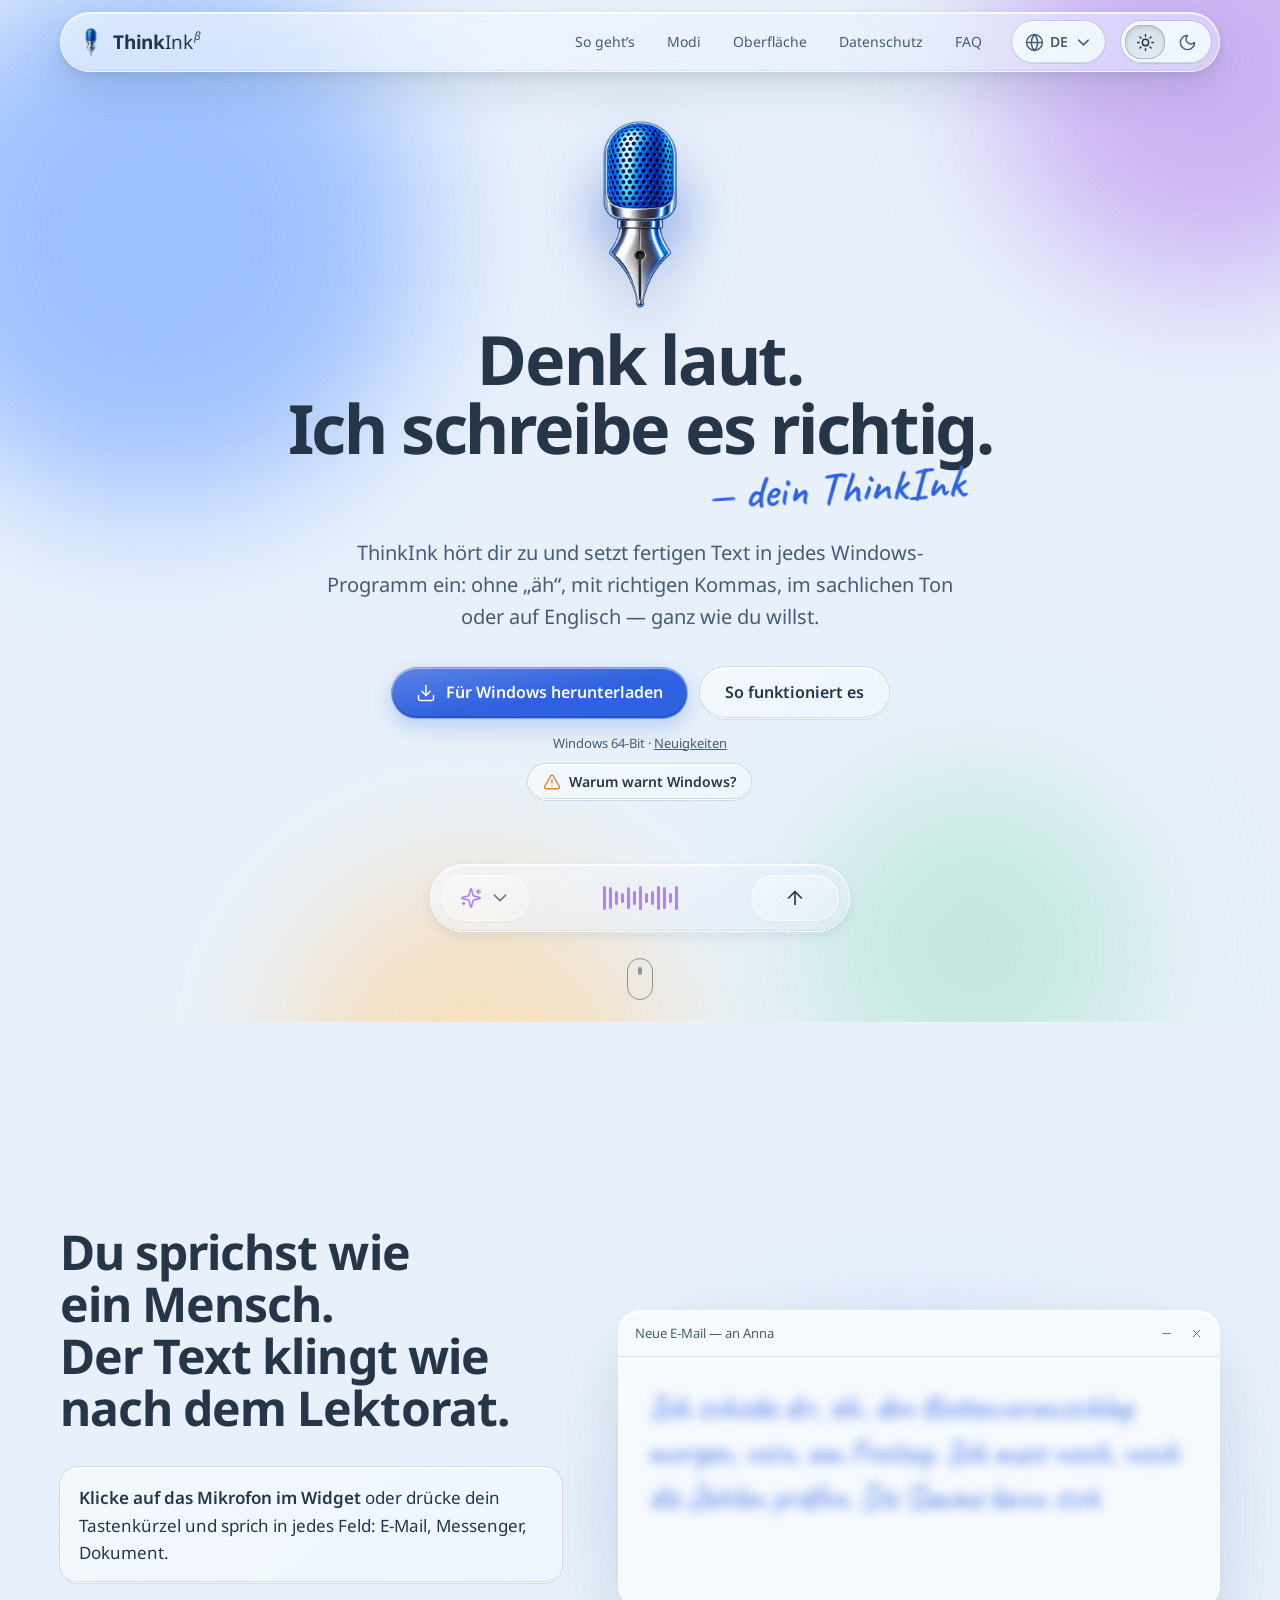
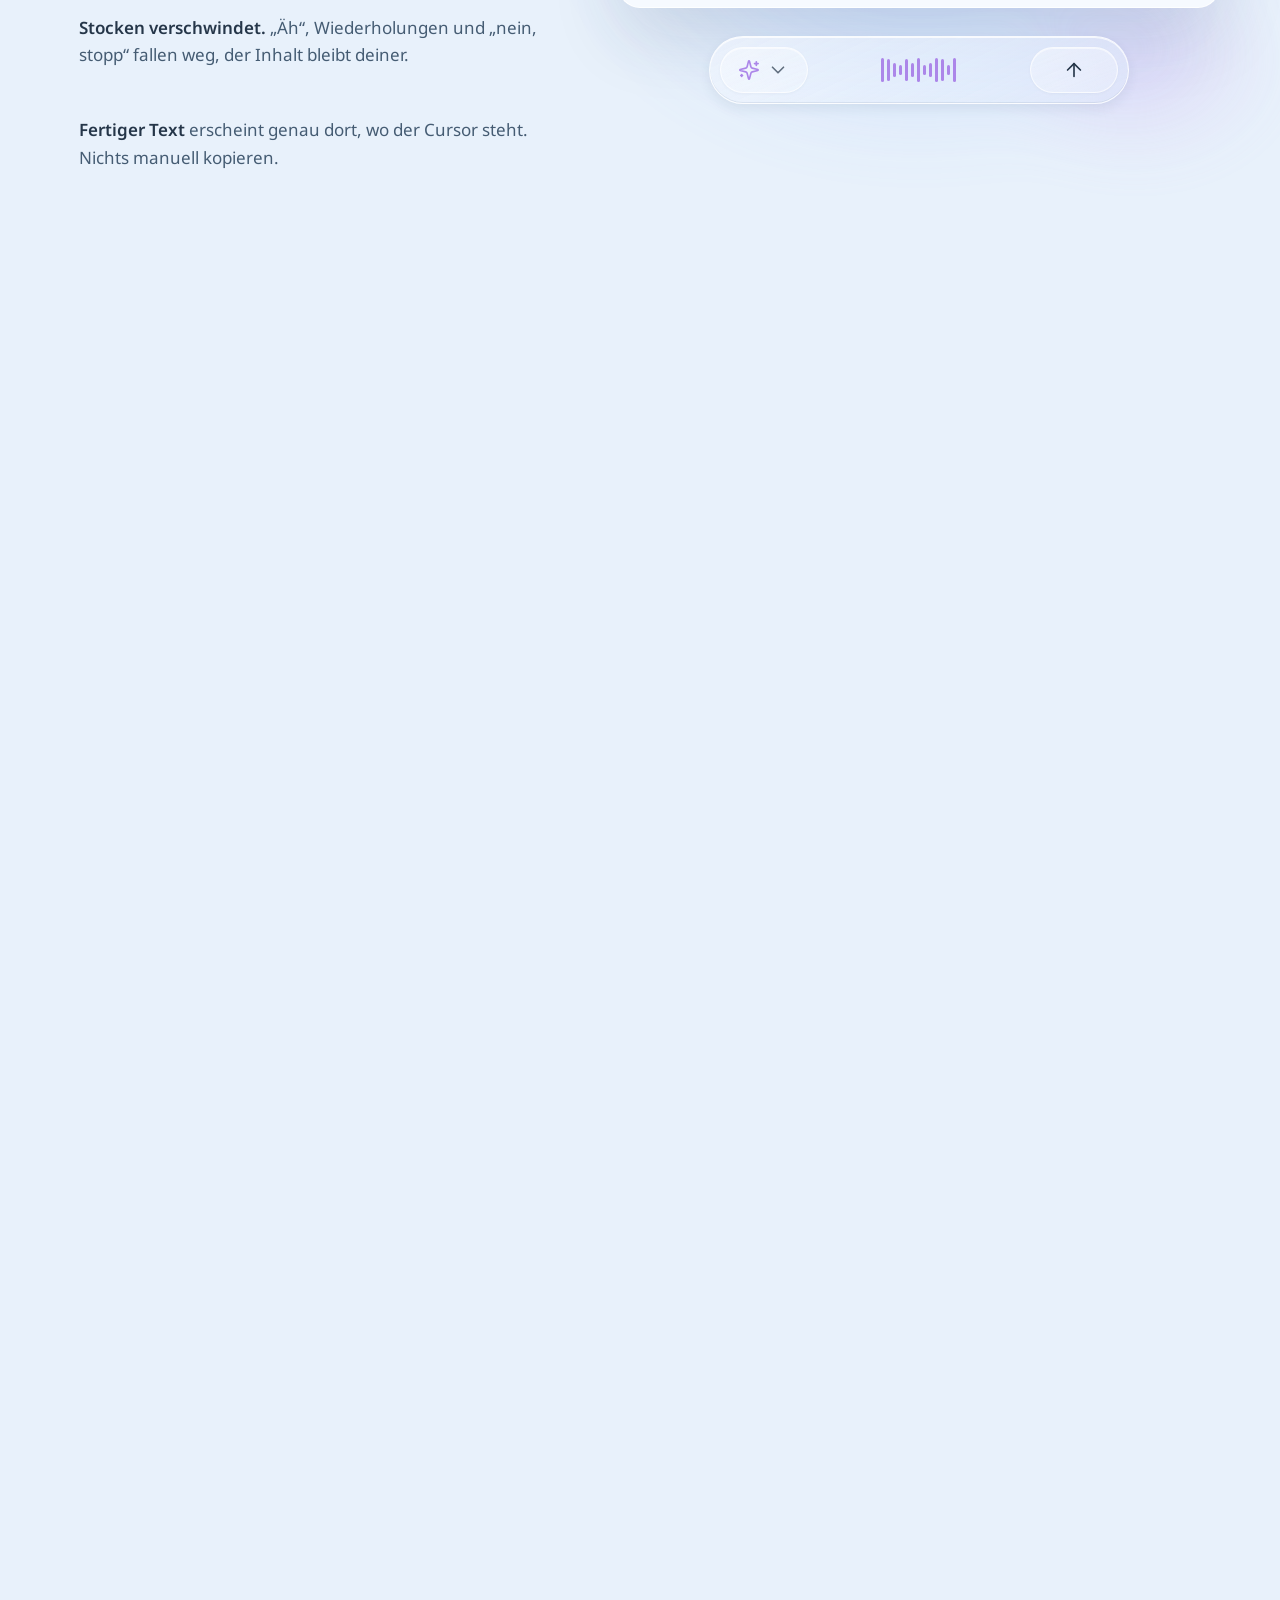
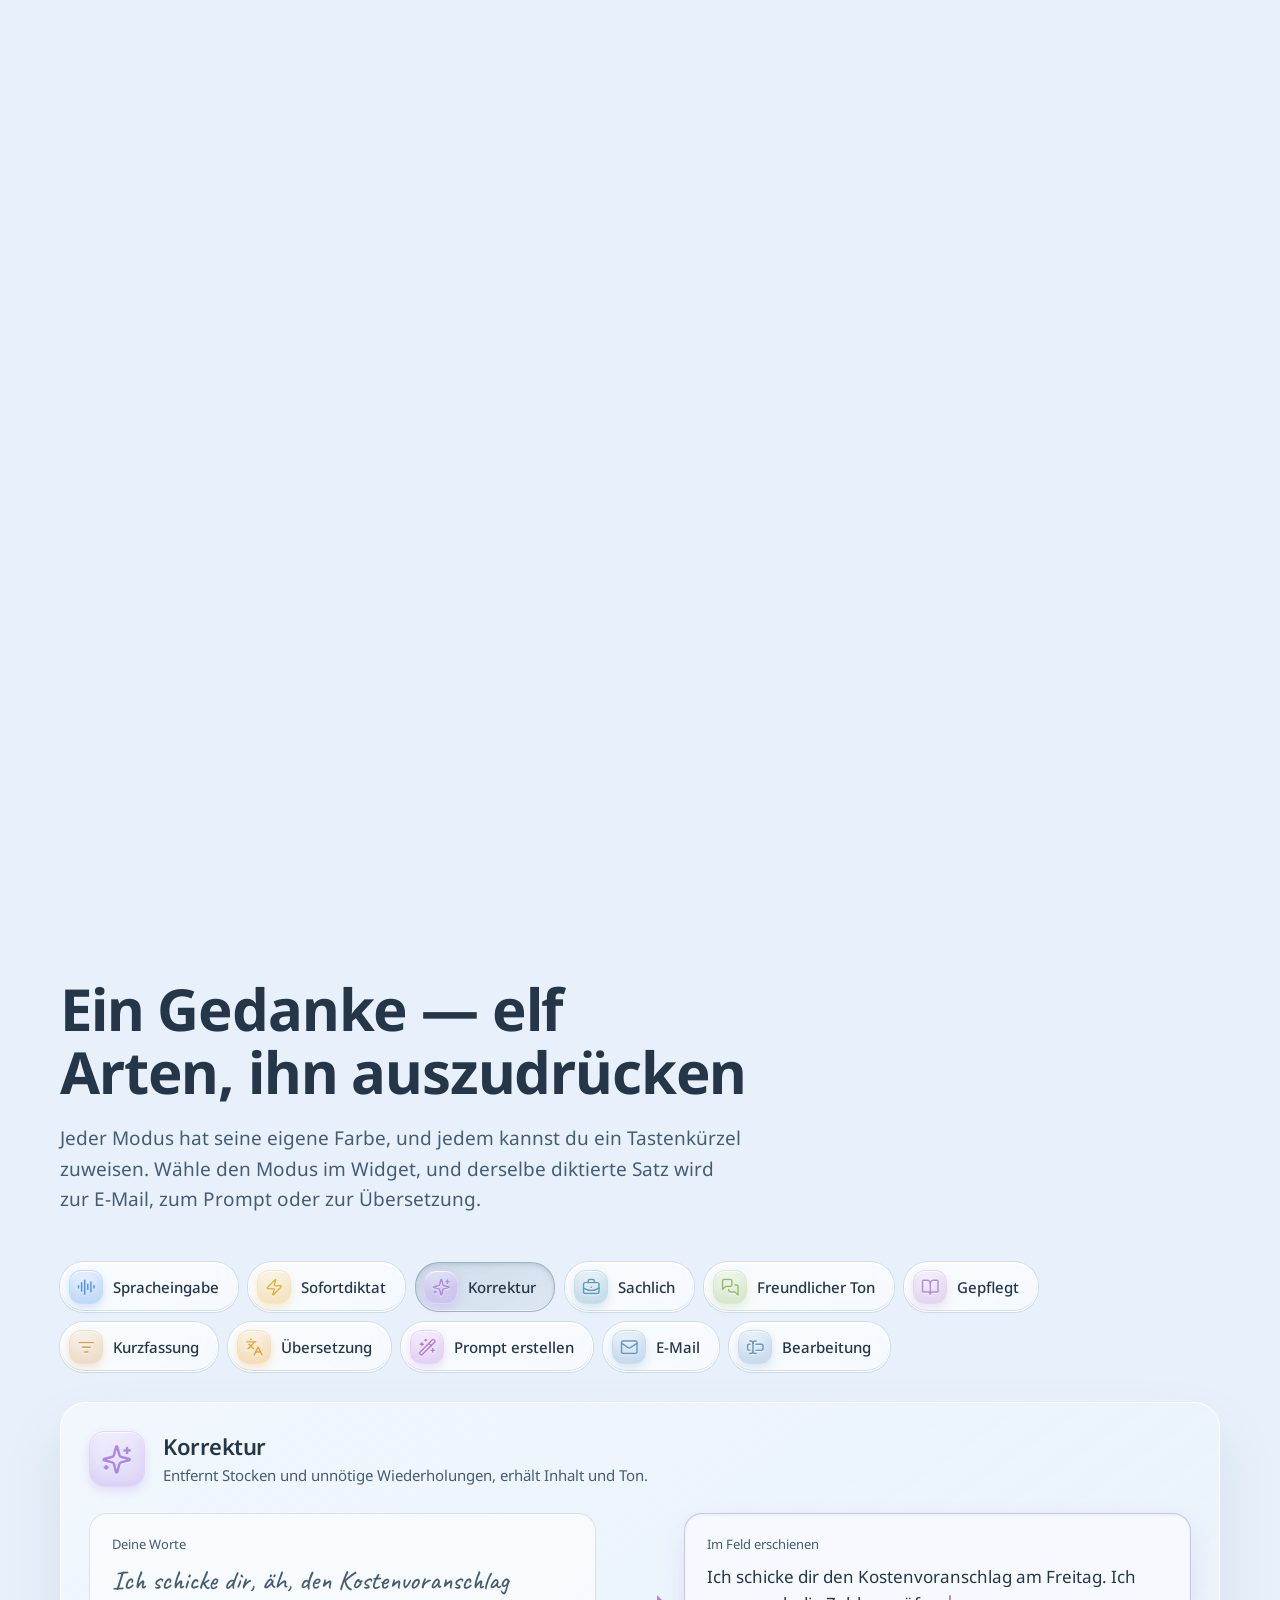
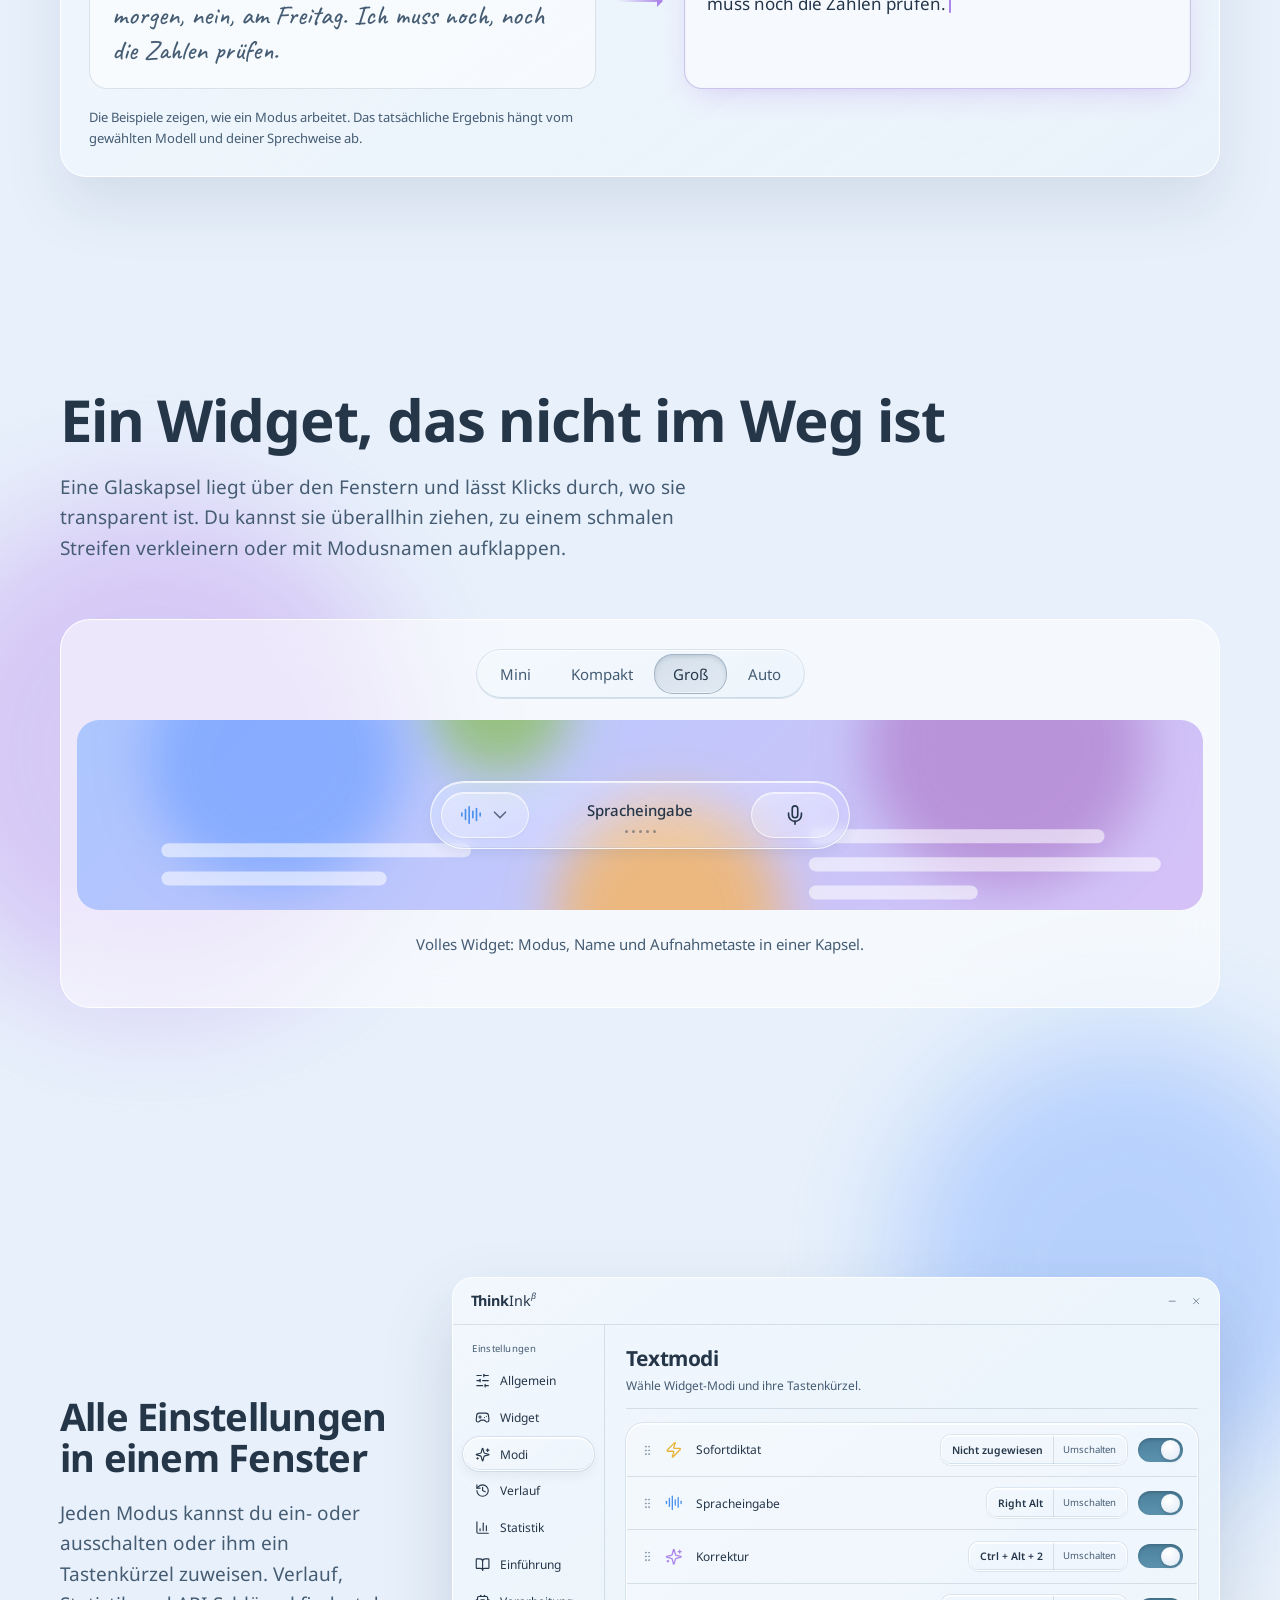
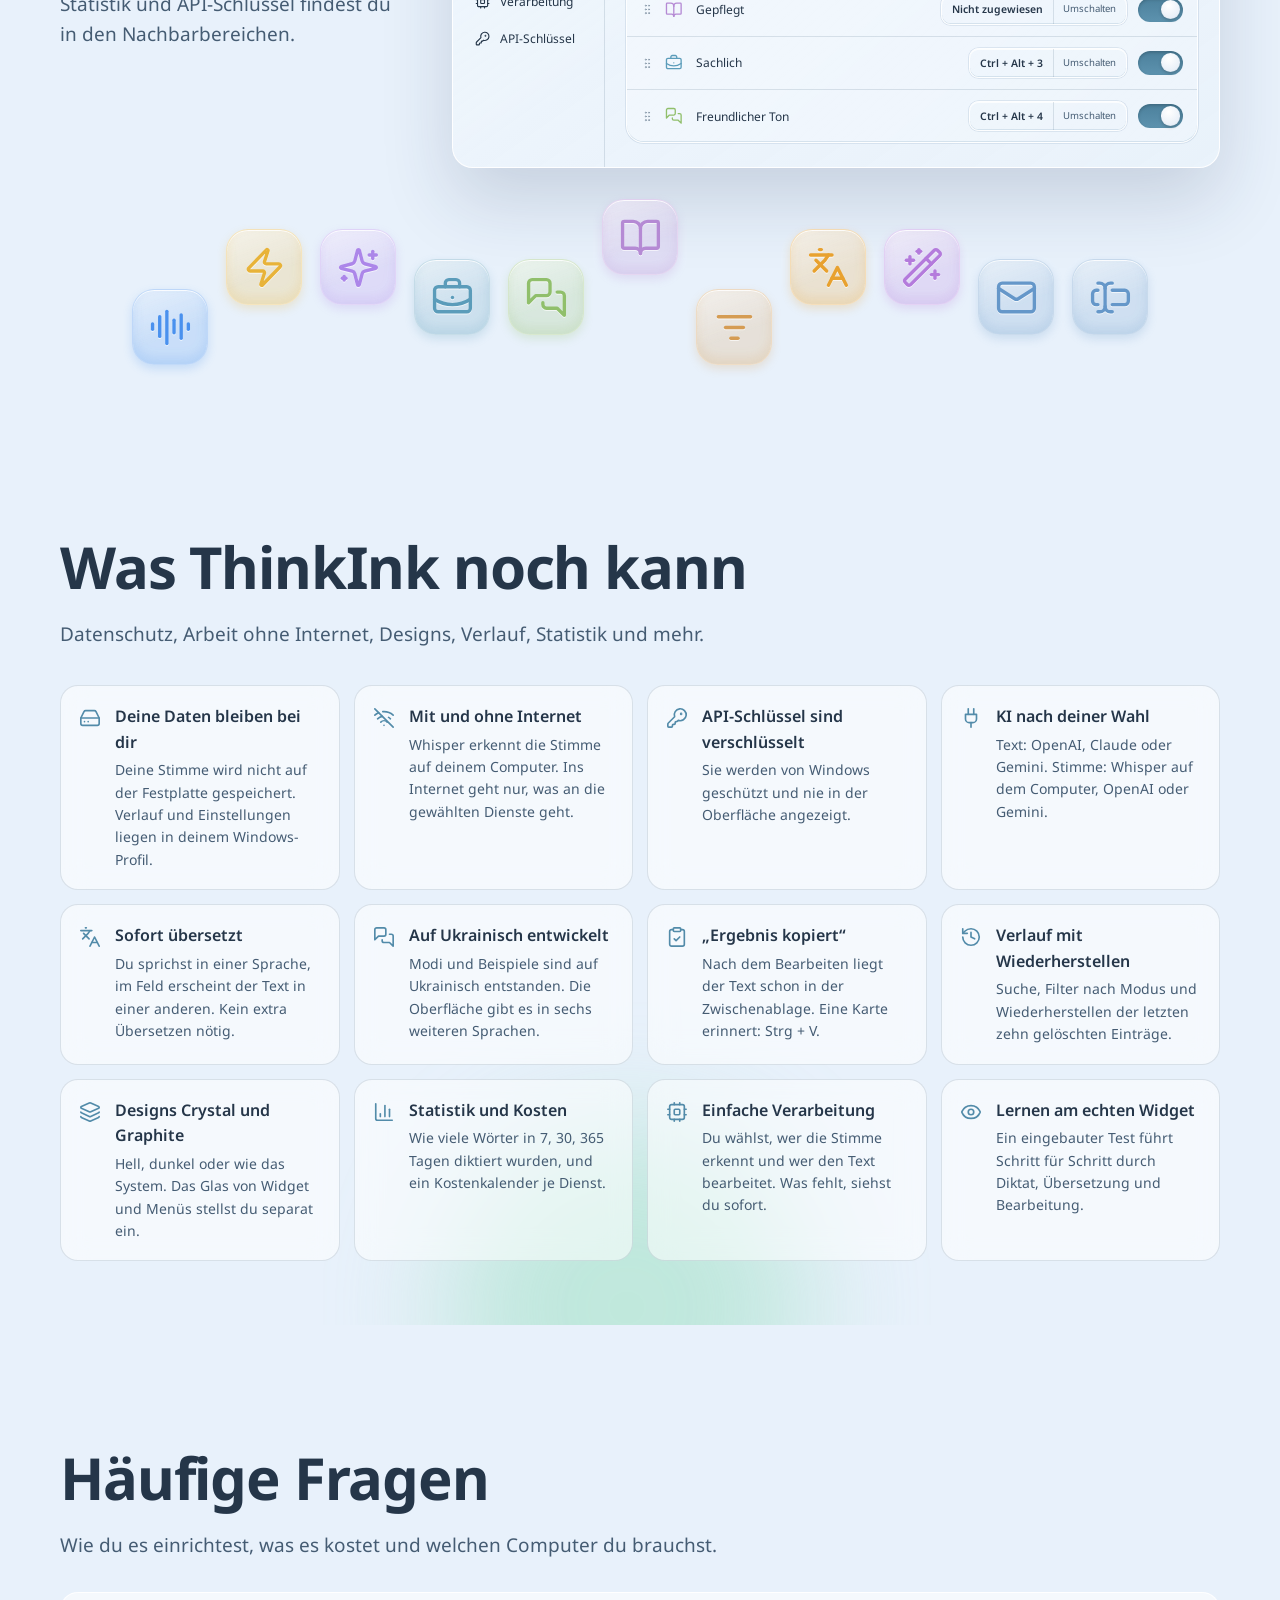
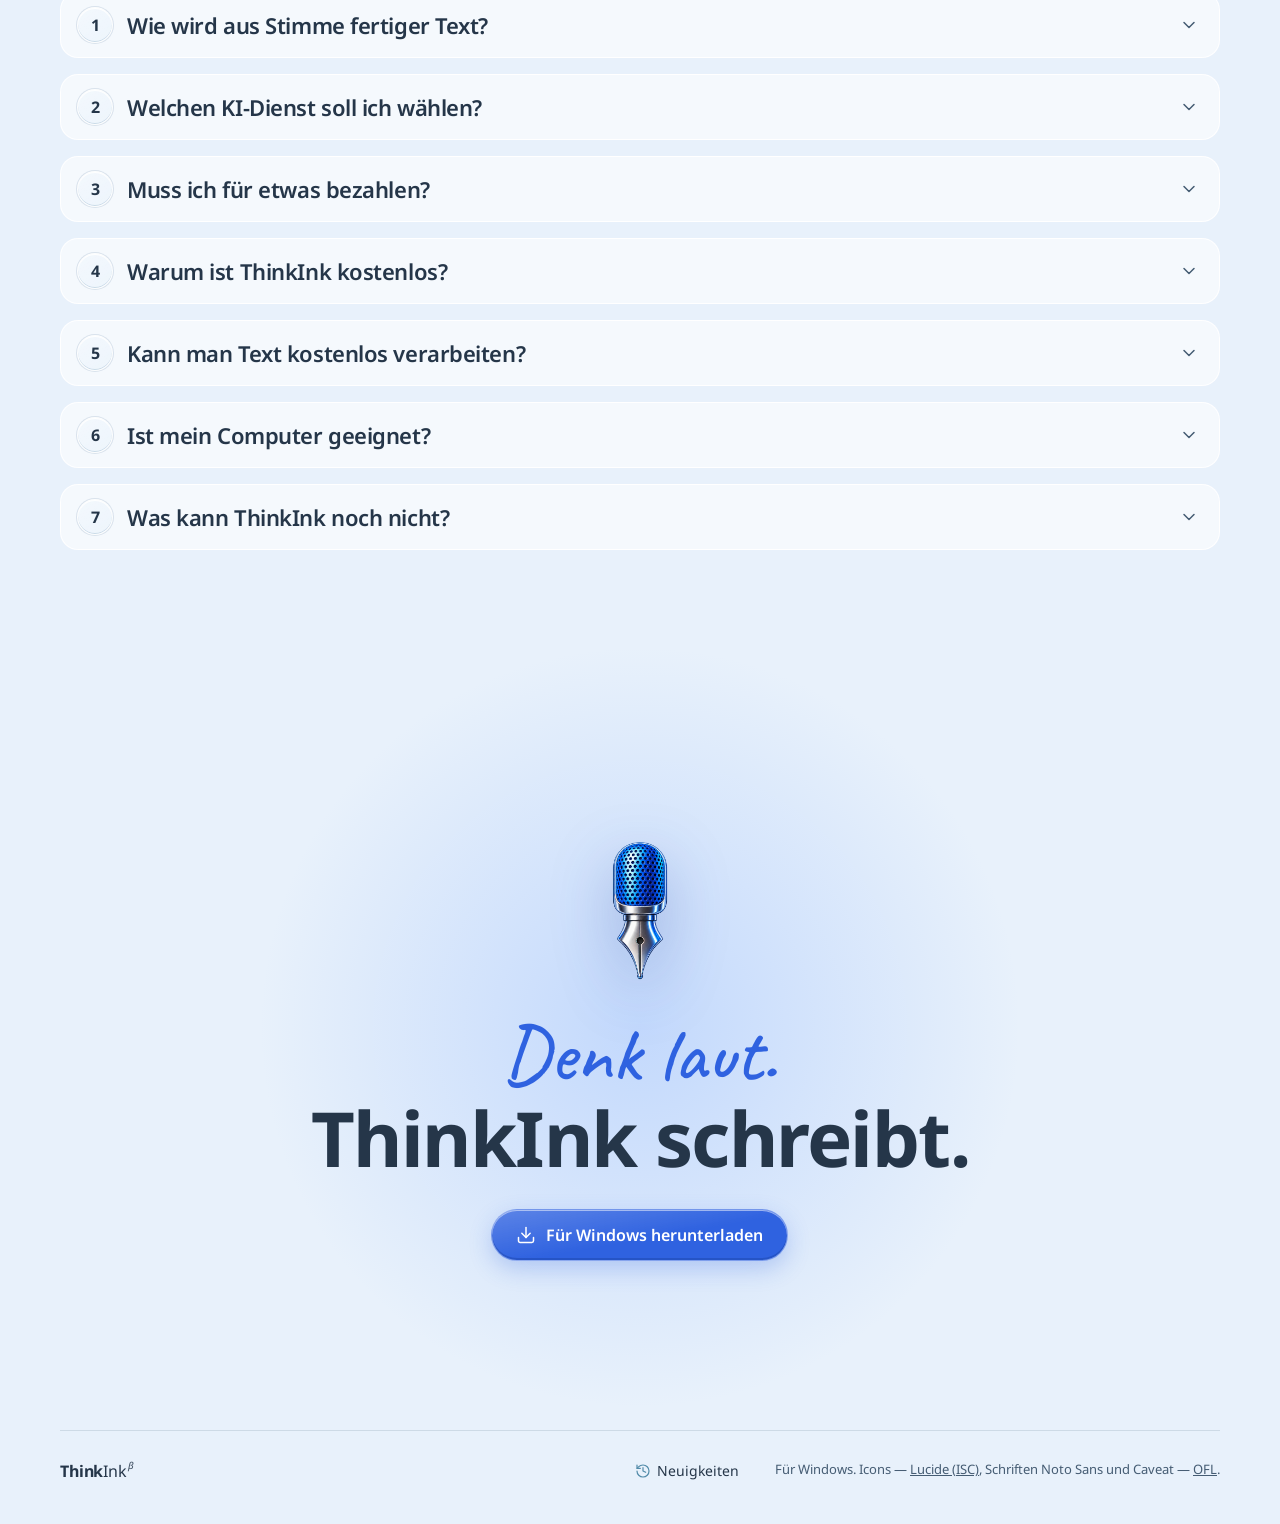
==== commit dc535b13: "Сайт: поекранна подача, нові екрани «Налаштування» і «Що ще є», приватність у картках, зрозуміліші п" ====
--- a/de/index.html
+++ b/de/index.html
@@ -193,9 +193,9 @@
       </div>
       <div class="edit-stage" id="edit-stage" aria-hidden="true">
         <div class="doc">
-          <p class="doc-line muted-line"></p>
+          <p class="doc-line" aria-hidden="true"><i style="--w:46"></i><i style="--w:14"></i><i style="--w:72"></i><i style="--w:30"></i><i style="--w:8"></i><i style="--w:58"></i><i style="--w:96"></i><i style="--w:22"></i><i style="--w:40"></i><i style="--w:64"></i><i style="--w:12"></i><i style="--w:52"></i><i style="--w:34"></i><i style="--w:80"></i><i style="--w:18"></i><i style="--w:44"></i><i style="--w:26"></i><i style="--w:70"></i><i style="--w:10"></i><i style="--w:48"></i><i style="--w:92"></i><i style="--w:16"></i><i style="--w:38"></i><i style="--w:60"></i><i style="--w:24"></i><i style="--w:84"></i><i style="--w:12"></i><i style="--w:50"></i><i style="--w:66"></i><i style="--w:20"></i><i style="--w:42"></i><i style="--w:8"></i><i style="--w:74"></i><i style="--w:32"></i></p>
           <p class="doc-text"><span class="sel" id="edit-before">Ich wollte nur sagen, dass ich es heute leider wirklich nicht schaffe, mir den Kostenvoranschlag ordentlich anzusehen, also, wenn es euch nichts ausmacht, verschieben wir die Besprechung vielleicht auf Freitag.</span><span class="sel-after" id="edit-after">Sorry, I won’t get to the estimate today. Can we discuss it on Friday?</span></p>
-          <p class="doc-line muted-line short"></p>
+          <p class="doc-line short" aria-hidden="true"><i style="--w:62"></i><i style="--w:20"></i><i style="--w:8"></i><i style="--w:88"></i><i style="--w:36"></i><i style="--w:54"></i><i style="--w:14"></i><i style="--w:30"></i></p>
         </div>
         <div class="voice-bubble"><svg data-icon="mic"></svg><span class="hand">Kürze es und übersetze ins Englische</span></div>
         <div class="copied-toast"><svg data-icon="clipboard-check"></svg><span><b>Ergebnis kopiert</b>Mit Ctrl&nbsp;+&nbsp;V einfügen</span></div>
@@ -209,6 +209,7 @@
 <section class="iface" id="interface" aria-labelledby="iface-title">
   <div class="glass-field" aria-hidden="true"><i></i><i></i><i></i></div>
   <div class="wrap">
+    <div class="screen">
     <h2 id="iface-title">Ein Widget, das nicht im Weg ist</h2>
     <p class="section-lead">Eine Glaskapsel liegt über den Fenstern und lässt Klicks durch, wo sie transparent ist. Du kannst sie überallhin ziehen, zu einem schmalen Streifen verkleinern oder mit Modusnamen aufklappen.</p>
 
@@ -229,6 +230,13 @@
       <p class="size-note" id="size-note" aria-live="polite">Volles Widget: Modus, Name und Aufnahmetaste in einer Kapsel.</p>
     </div>
 
+    </div>
+
+    <div class="screen split">
+    <div class="split-copy">
+      <h2>Alle Einstellungen in einem Fenster</h2>
+      <p class="section-lead">Jeden Modus kannst du ein- oder ausschalten oder ihm ein Tastenkürzel zuweisen. Verlauf, Statistik und API-Schlüssel findest du in den Nachbarbereichen.</p>
+    </div>
     <div class="app-shot" aria-hidden="true">
       <div class="as-title"><span class="wordmark"><b>Think</b>Ink<sup>β</sup></span><span class="win-ctl"><svg data-icon="minus"></svg><svg data-icon="x"></svg></span></div>
       <div class="as-body">
@@ -252,34 +260,30 @@
     </div>
 
     <div class="icon-glass" id="icon-glass" aria-hidden="true"></div>
-
+    </div>
+
+    <div class="screen" id="privacy">
+    <h2>Was ThinkInk noch kann</h2>
+    <p class="section-lead">Datenschutz, Arbeit ohne Internet, Designs, Verlauf, Statistik und mehr.</p>
     <ul class="details">
-      <li><svg data-icon="layers"></svg><div><b>Zwei Designs — Crystal und Graphite</b>Hell, dunkel oder wie im System. Das Glas von Widget und Menü stellst du separat ein.</div></li>
-      <li><svg data-icon="clipboard-check"></svg><div><b>„Ergebnis kopiert“</b>Nach dem Bearbeiten liegt der Text schon in der Zwischenablage, und eine kleine Karte erinnert dich: Ctrl&nbsp;+&nbsp;V.</div></li>
-      <li><svg data-icon="history"></svg><div><b>Verlauf mit Wiederherstellen</b>Suche, Filter nach Modus und Wiederherstellen der letzten zehn Löschungen.</div></li>
-      <li><svg data-icon="plug"></svg><div><b>KI nach deiner Wahl</b>Text: OpenAI, Claude oder Gemini, per Konto oder Schlüssel. Stimme: Whisper auf dem Computer, OpenAI oder Gemini.</div></li>
-      <li><svg data-icon="languages"></svg><div><b>Übersetzung beim Diktieren</b>Du sprichst eine Sprache — im Feld erscheint Text in einer anderen.</div></li>
-      <li><svg data-icon="messages-square"></svg><div><b>Sieben Sprachen</b>Die Oberfläche gibt es auf Deutsch, Englisch, Ukrainisch, Polnisch, Spanisch, Französisch und Portugiesisch.</div></li>
-      <li><svg data-icon="chart-column"></svg><div><b>Statistik und Kosten</b>Wie viele Wörter du in 7, 30 und 365 Tagen diktiert hast, dazu ein Kostenkalender für jeden Dienst.</div></li>
-      <li><svg data-icon="cpu"></svg><div><b>Verarbeitung ohne komplizierte Einstellungen</b>Du wählst, wer die Stimme erkennt und wer den Text bearbeitet. Was fehlt, siehst du sofort, und eine kurze Anleitung in sieben Schritten zeigt, was zu tun ist.</div></li>
-      <li><svg data-icon="eye"></svg><div><b>Einführung am echten Widget</b>Ein eingebauter Test führt dich Schritt für Schritt durch Diktat, Übersetzung und Bearbeitung.</div></li>
+      <li><svg data-icon="hard-drive"></svg><div><b>Deine Daten bleiben bei dir</b>Deine Stimme wird nicht auf der Festplatte gespeichert. Verlauf und Einstellungen liegen in deinem Windows-Profil.</div></li>
+      <li><svg data-icon="wifi-off"></svg><div><b>Mit und ohne Internet</b>Whisper erkennt die Stimme auf deinem Computer. Ins Internet geht nur, was an die gewählten Dienste geht.</div></li>
+      <li><svg data-icon="key-round"></svg><div><b>API-Schlüssel sind verschlüsselt</b>Sie werden von Windows geschützt und nie in der Oberfläche angezeigt.</div></li>
+      <li><svg data-icon="plug"></svg><div><b>KI nach deiner Wahl</b>Text: OpenAI, Claude oder Gemini. Stimme: Whisper auf dem Computer, OpenAI oder Gemini.</div></li>
+      <li><svg data-icon="languages"></svg><div><b>Sofort übersetzt</b>Du sprichst in einer Sprache, im Feld erscheint der Text in einer anderen. Kein extra Übersetzen nötig.</div></li>
+      <li><svg data-icon="messages-square"></svg><div><b>Auf Ukrainisch entwickelt</b>Modi und Beispiele sind auf Ukrainisch entstanden. Die Oberfläche gibt es in sechs weiteren Sprachen.</div></li>
+      <li><svg data-icon="clipboard-check"></svg><div><b>„Ergebnis kopiert“</b>Nach dem Bearbeiten liegt der Text schon in der Zwischenablage. Eine Karte erinnert: Strg + V.</div></li>
+      <li><svg data-icon="history"></svg><div><b>Verlauf mit Wiederherstellen</b>Suche, Filter nach Modus und Wiederherstellen der letzten zehn gelöschten Einträge.</div></li>
+      <li><svg data-icon="layers"></svg><div><b>Designs Crystal und Graphite</b>Hell, dunkel oder wie das System. Das Glas von Widget und Menüs stellst du separat ein.</div></li>
+      <li><svg data-icon="chart-column"></svg><div><b>Statistik und Kosten</b>Wie viele Wörter in 7, 30, 365 Tagen diktiert wurden, und ein Kostenkalender je Dienst.</div></li>
+      <li><svg data-icon="cpu"></svg><div><b>Einfache Verarbeitung</b>Du wählst, wer die Stimme erkennt und wer den Text bearbeitet. Was fehlt, siehst du sofort.</div></li>
+      <li><svg data-icon="eye"></svg><div><b>Lernen am echten Widget</b>Ein eingebauter Test führt Schritt für Schritt durch Diktat, Übersetzung und Bearbeitung.</div></li>
     </ul>
+    </div>
   </div>
 </section>
 
-<!-- ПРИВАТНІСТЬ -->
-<section class="privacy" id="privacy" aria-labelledby="privacy-title">
-  <div class="wrap privacy-grid">
-    <h2 id="privacy-title">Deine Daten, unter deiner Kontrolle</h2>
-    <div class="facts">
-      <p><svg data-icon="cpu"></svg><span><b>Deine Stimme wird nie auf der Festplatte gespeichert.</b> Audio existiert nur im Arbeitsspeicher, solange die Verarbeitung läuft.</span></p>
-      <p><svg data-icon="hard-drive"></svg><span><b>Verlauf und Einstellungen liegen in deinem Windows-Profil.</b> Es gibt keinen eigenen Server mit deinen Texten.</span></p>
-      <p><svg data-icon="key-round"></svg><span><b>API-Schlüssel sind verschlüsselt</b> mit Windows-Mitteln und werden in der Oberfläche nie angezeigt.</span></p>
-      <p><svg data-icon="wifi-off"></svg><span><b>Die Erkennung funktioniert auch ohne Internet.</b> Whisper läuft auf deinem Computer, mit oder ohne NVIDIA-Grafikkarte. Das Modell ist wählbar: vom schnellen Small bis zum genauen Large&nbsp;v3.</span></p>
-      <p><svg data-icon="cloud"></svg><span><b>Online nur dorthin, wo du es willst.</b> Wenn du OpenAI oder Gemini für die Stimme wählst, geht das Audio dorthin. Text bekommt nur der Dienst, den du für Text gewählt hast: OpenAI, Claude oder Gemini. Mit dem kostenlosen Gemini-Schlüssel kann Google die Texte zur Verbesserung des Dienstes nutzen.</span></p>
-    </div>
-  </div>
-</section>
+
 
 <!-- ЧАСТІ ПИТАННЯ -->
 <section class="faq" id="faq" aria-labelledby="faq-title">
@@ -289,7 +293,7 @@
 
     <!-- 1 -->
     <details class="faq-q" id="faq-q0">
-      <summary><h3><span class="faq-num">1</span>Wie funktioniert ThinkInk?</h3><svg class="faq-chev" data-icon="chevron-down"></svg></summary>
+      <summary><h3><span class="faq-num">1</span>Wie wird aus Stimme fertiger Text?</h3><svg class="faq-chev" data-icon="chevron-down"></svg></summary>
       <div class="faq-body">
       <p class="faq-q-lead">In zwei Schritten. Für jeden Schritt wählst du einen Dienst.</p>
       <div class="flow" aria-label="Stimme, dann Transkript, dann fertiger Text">
@@ -329,7 +333,7 @@
 
     <!-- 1 -->
     <details class="faq-q" id="faq-q1">
-      <summary><h3><span class="faq-num">2</span>Was soll ich wählen?</h3><svg class="faq-chev" data-icon="chevron-down"></svg></summary>
+      <summary><h3><span class="faq-num">2</span>Welchen KI-Dienst soll ich wählen?</h3><svg class="faq-chev" data-icon="chevron-down"></svg></summary>
       <div class="faq-body">
 
       <div class="faq-card faq-pick">
@@ -387,7 +391,7 @@
 
     <!-- 2 -->
     <details class="faq-q" id="faq-q2">
-      <summary><h3><span class="faq-num">3</span>Was kostet das?</h3><svg class="faq-chev" data-icon="chevron-down"></svg></summary>
+      <summary><h3><span class="faq-num">3</span>Muss ich für etwas bezahlen?</h3><svg class="faq-chev" data-icon="chevron-down"></svg></summary>
       <div class="faq-body">
       <p class="faq-q-lead">ThinkInk selbst ist kostenlos. Du zahlst nur dem KI-Dienst, und auch das nicht immer.</p>
       <div class="faq-cards cols-3">
@@ -440,7 +444,7 @@
 
     <!-- 3 -->
     <details class="faq-q" id="faq-q3">
-      <summary><h3><span class="faq-num">5</span>Wie nutze ich Gemini kostenlos?</h3><svg class="faq-chev" data-icon="chevron-down"></svg></summary>
+      <summary><h3><span class="faq-num">5</span>Kann man Text kostenlos verarbeiten?</h3><svg class="faq-chev" data-icon="chevron-down"></svg></summary>
       <div class="faq-body">
       <p class="faq-q-lead">Du brauchst nur einen kostenlosen Gemini-Schlüssel. Ein Google-AI-Abo funktioniert nicht: Google erlaubt es nicht in anderen Programmen.</p>
       <ol class="faq-steps">
@@ -459,7 +463,7 @@
 
     <!-- 4 -->
     <details class="faq-q" id="faq-q4">
-      <summary><h3><span class="faq-num">6</span>Welchen Computer brauche ich?</h3><svg class="faq-chev" data-icon="chevron-down"></svg></summary>
+      <summary><h3><span class="faq-num">6</span>Ist mein Computer geeignet?</h3><svg class="faq-chev" data-icon="chevron-down"></svg></summary>
       <div class="faq-body">
       <div class="faq-cards cols-2">
         <div class="faq-card">
@@ -492,7 +496,7 @@
 
     <!-- 7: обмеження -->
     <details class="faq-q" id="faq-limits">
-      <summary><h3><span class="faq-num">7</span>Welche Einschränkungen gibt es?</h3><svg class="faq-chev" data-icon="chevron-down"></svg></summary>
+      <summary><h3><span class="faq-num">7</span>Was kann ThinkInk noch nicht?</h3><svg class="faq-chev" data-icon="chevron-down"></svg></summary>
       <div class="faq-body">
       <ul class="faq-facts">
         <li><svg data-icon="badge-check"></svg><span>Dies ist eine Testversion (β) — nur für Windows 64-Bit.</span></li>
--- a/styles.css
+++ b/styles.css
@@ -107,6 +107,7 @@
 .btn-primary{color:#fff;background:linear-gradient(170deg,#ffffff38,#ffffff00 55%),var(--brand);border-color:#ffffff55;box-shadow:inset 0 1px 0 #ffffff80,inset 0 -2px 0 #0a2a7a40,0 8px 22px #2f62e040}
 .btn-primary.is-soon{cursor:default}
 .btn-primary.is-soon:hover{background:linear-gradient(170deg,#ffffff38,#ffffff00 55%),var(--brand)}
+.btn-primary:hover{background:linear-gradient(#ffffff1f,#ffffff1f),linear-gradient(170deg,#ffffff38,#ffffff00 55%),var(--brand)}
 
 /* ——— Скляний віджет (копія пропорцій реального) ——— */
 .widget{--w-accent:#ac86e9;position:relative;display:grid;grid-template-columns:88px minmax(0,1fr) 88px;align-items:center;gap:10px;width:420px;max-width:100%;height:68px;padding:10px;border-radius:var(--radius-capsule);background:var(--glass-bg);border:1px solid var(--w-edge);box-shadow:var(--w-shadow);backdrop-filter:blur(16px) saturate(1.18);-webkit-backdrop-filter:blur(16px) saturate(1.18)}
@@ -585,3 +586,62 @@
   .mode-panel .voice-bubble .hand{font-size:20px}
 }
 @media (max-width:600px){.mode-panel .doc{padding:22px}.mode-panel .doc-text{font-size:16px;line-height:1.55}}
+
+/* ——— Поекранна подача (широкий екран): один блок = один екран, м’яке прилипання ——— */
+@media (min-width:900px) and (min-height:640px){
+  html{scroll-snap-type:y proximity}
+  .hero,.scene,.modes,.privacy,.faq,.iface .screen{scroll-snap-align:start}
+  .modes,.privacy,.faq,.iface .screen{min-height:100svh;display:flex;flex-direction:column;justify-content:center;padding:96px 0 48px}
+  .modes>.wrap,.privacy>.wrap,.faq>.wrap{width:min(1160px,100% - 32px)}
+  .iface{padding:0}
+  .iface .screen>:first-child{margin-top:0}
+  .final{min-height:calc(100svh - 95px);display:flex;align-items:center;justify-content:center;padding:96px 16px 48px}
+}
+
+/* Рядки довкола абзацу — імітація слів різної довжини (Андрій, 02.11) */
+.doc-line{display:flex;flex-wrap:wrap;gap:7px;height:10px;margin:6px 0;overflow:hidden;background:none;border-radius:0}
+.doc-line i{flex:none;width:calc(var(--w) * 1px);height:10px;border-radius:5px;background:var(--rule)}
+.doc-line.short{width:auto}
+/* Значки режимів — під вікном налаштувань, в один ряд */
+@media (min-width:900px) and (min-height:640px){
+  .iface .screen .icon-glass{margin-top:32px;gap:14px;max-width:none}
+  .iface .screen .icon-glass .gi{width:56px;height:56px;border-radius:16px;transform:none}
+  .iface .screen .details{margin-top:0}
+}
+/* Екран «Налаштування»: текст і значки ліворуч, вікно праворуч; «Що ще є»: картки (02.11) */
+@media (min-width:900px) and (min-height:640px){
+  .iface .screen.split{display:grid;grid-template-columns:minmax(0,4fr) minmax(0,7fr);gap:56px;align-items:center;align-content:center}
+  .split-copy h2{font-size:clamp(30px,3.4vw,44px)}
+  .iface .screen.split .app-shot{margin:0;max-width:none}
+  .iface .screen .icon-glass{justify-content:flex-start;margin:34px 0 0;gap:12px;max-width:380px}
+  .iface .screen .icon-glass .gi{width:52px;height:52px;border-radius:15px;transform:none}
+  .iface .screen .details{margin-top:44px;gap:16px}
+  .iface .screen .details li{padding:20px 22px;border-radius:var(--radius-card);background:var(--card);border:1px solid var(--rule);backdrop-filter:blur(14px);-webkit-backdrop-filter:blur(14px)}
+}
+@media (min-width:900px) and (min-height:640px){
+  .iface .screen.split{grid-template-columns:1fr}
+  .iface .screen.split .app-shot{max-width:960px;margin:40px auto 0}
+}
+@media (min-width:1200px) and (min-height:640px){
+  .iface .screen.split{grid-template-columns:300px minmax(0,1fr);gap:44px}
+  .iface .screen.split .app-shot{width:960px;zoom:.85;margin:0;justify-self:end}
+}
+@media (min-width:1200px) and (min-height:640px){
+  .iface .screen.split{grid-template-columns:340px minmax(0,1fr);gap:40px}
+  .iface .screen.split .app-shot{zoom:.8}
+  .split-copy h2{font-size:38px}
+  .iface .screen .icon-glass{gap:10px;max-width:340px}
+  .iface .screen .icon-glass .gi{width:46px;height:46px;border-radius:14px}
+}
+
+/* Підпис під кнопками з’являється після кнопок, а не раніше (02.11) */
+.dl-meta,.dl-warn{animation:typed 1.2s var(--ease) 2.4s both}
+/* 02.11 v3: великі «гойдалки» значків під вікном на всю ширину; «Що ще є» — 4×3 разом із приватністю */
+@media (min-width:900px) and (min-height:640px){
+  .iface .screen.split .icon-glass{grid-column:1/-1;justify-content:center;max-width:none;margin:36px 0 0;gap:18px}
+  .iface .screen.split .icon-glass .gi{width:76px;height:76px;border-radius:22px;transform:translateY(calc((var(--p,0) - .5) * var(--par,40px)))}
+  .iface .screen .details{grid-template-columns:repeat(4,minmax(0,1fr));gap:14px;margin-top:36px}
+  .iface .screen .details li{padding:18px 18px;font-size:14px}
+  .iface .screen .details b{font-size:16px}
+}
+@media (min-width:900px) and (max-width:1199px){.iface .screen .details{grid-template-columns:repeat(2,minmax(0,1fr))}}
